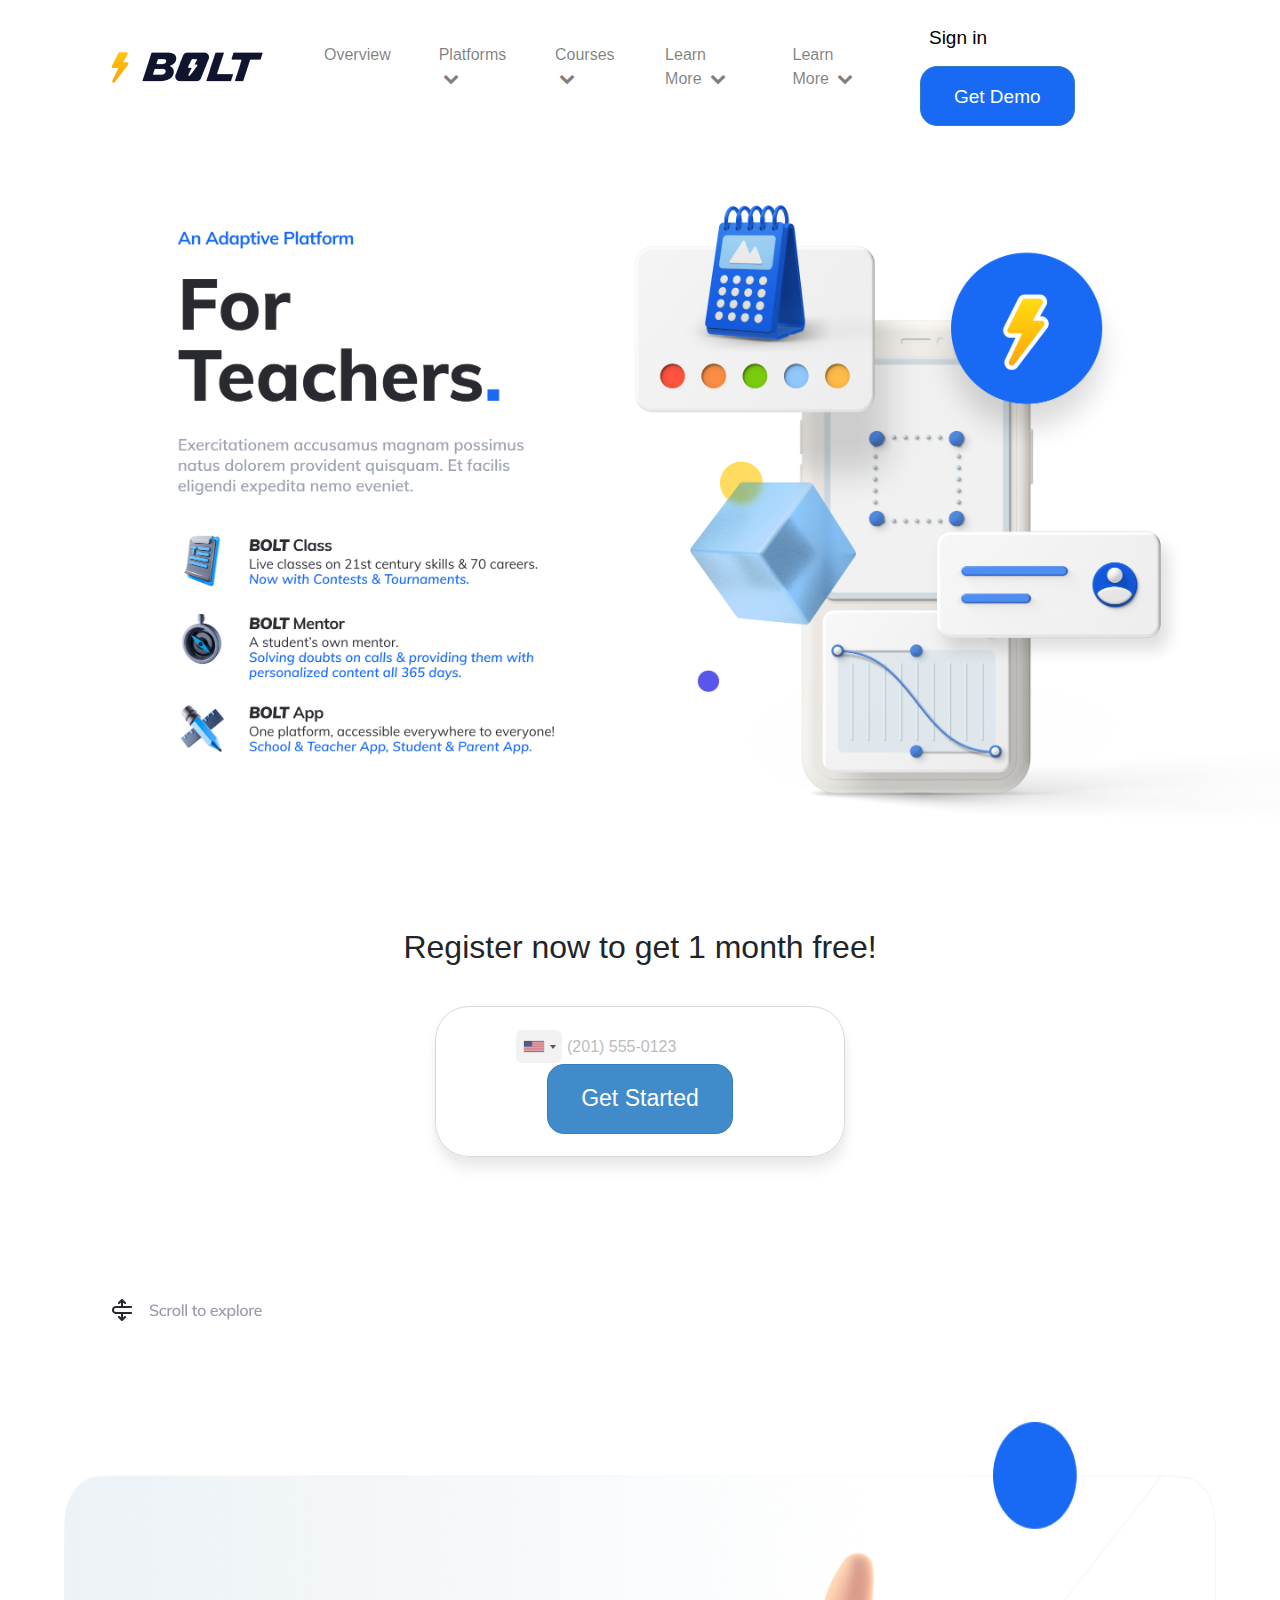
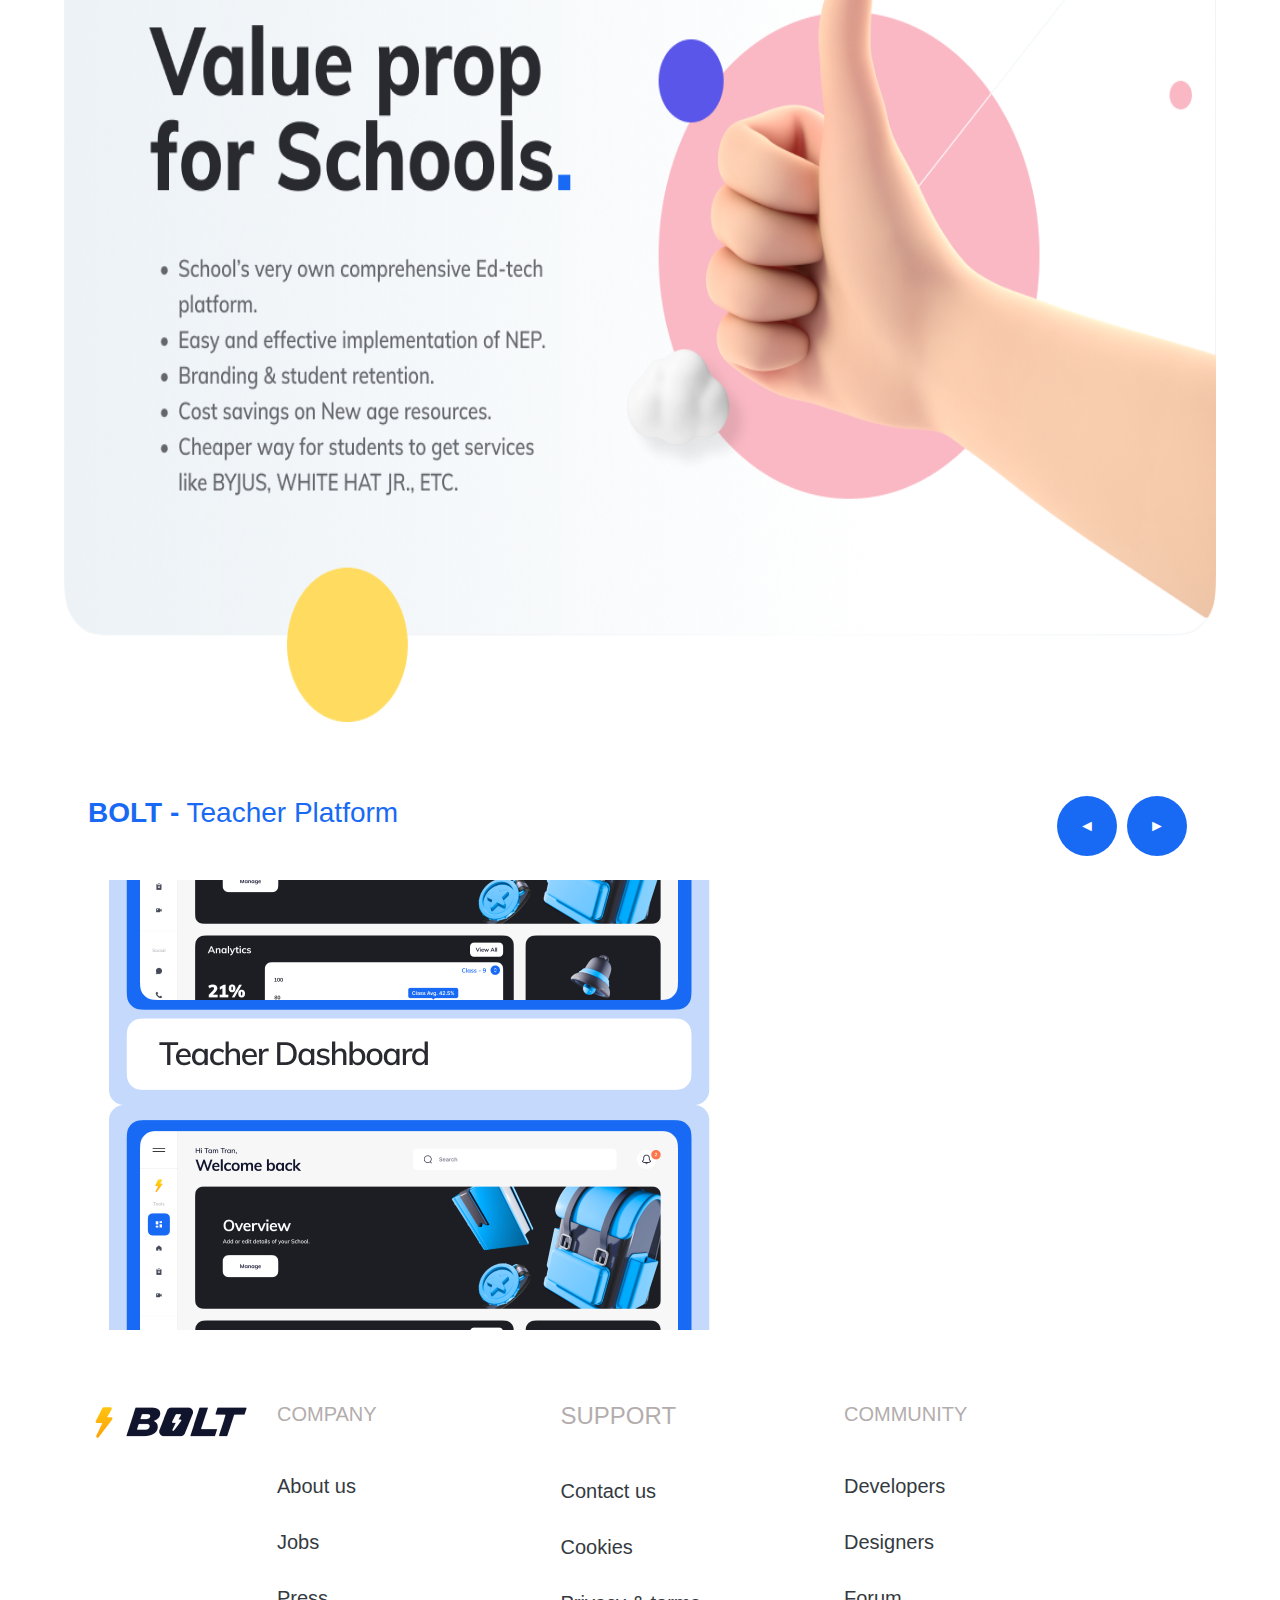
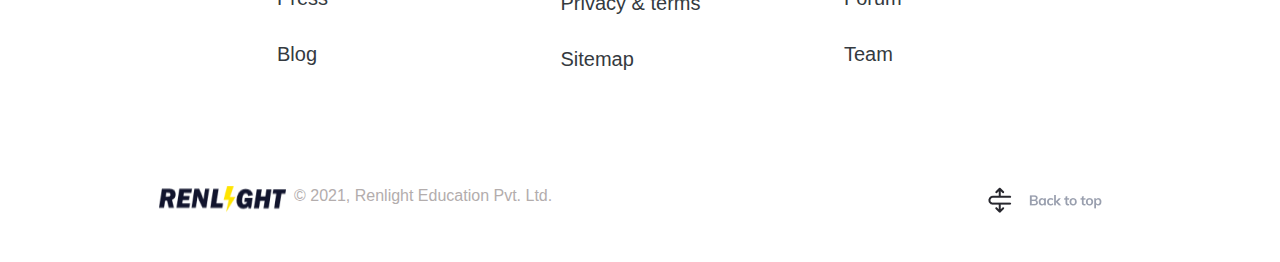
==== student.html @ 437db3bc "Intial commmit" ====
<!DOCTYPE html>
<html lang="en">
<head>
    <meta charset="UTF-8">
    <meta http-equiv="X-UA-Compatible" content="IE=edge">
    <meta name="viewport" content="width=device-width, initial-scale=1.0">
    <link rel="stylesheet" href="css/intlTelInput.css">
 
    <link rel="stylesheet" href="css/style.css">
    <link rel="stylesheet" href="css/style1.scss">
    <link rel="stylesheet" href="https://cdnjs.cloudflare.com/ajax/libs/font-awesome/4.7.0/css/font-awesome.min.css">

	<script src="js/custom.js"></script>
    <link rel="stylesheet" href="https://stackpath.bootstrapcdn.com/bootstrap/4.4.1/css/bootstrap.min.css" integrity="sha384-Vkoo8x4CGsO3+Hhxv8T/Q5PaXtkKtu6ug5TOeNV6gBiFeWPGFN9MuhOf23Q9Ifjh" crossorigin="anonymous">
    <title>Bolt</title>
</head>
<body>

    <div class="custom-container ">
    <nav class="navbar navbar-expand-lg mr-4 ml-4 navbar-light">
        <a class="navbar-brand" href="#"><img src="img/logo.png" alt=""></a>
        <div class="collapse navbar-collapse" id="navbarTogglerDemo01">
         
          <ul class="navbar-nav mx-auto mt-2 mt-lg-0">
            <li class="nav-item activde mr-3 m-3">
              <a class="nav-link" href="#">Overview <span class="sr-only">(current)</span></a>
            </li>
            
         
         
            <li class="nav-item dropdown mr-1 m-3 ">
              <a class="nav-link dropdown-togglse" href="#" id="navbarDropdownMenuLink" data-toggle="dropdown" aria-haspopup="true" aria-expanded="false">
                Platforms <i class="fa fa-chevron-down ml-1" aria-hidden="true"></i>
              </a>
              <div class="dropdown-menu" aria-labelledby="navbarDropdownMenuLink">
                <a class="dropdown-item" href="#">Action</a>
                <a class="dropdown-item" href="#">Anodion</a>
                <a class="dropdown-item" href="#">Sdre</a>
              </div>
            </li>
         
            <li class="nav-item dropdown mr-1 m-3">
              <a class="nav-link dropdown-togglse" href="#" id="navbarDropdownMenuLink" data-toggle="dropdown" aria-haspopup="true" aria-expanded="false">
                Courses <i class="fa fa-chevron-down ml-1" aria-hidden="true"></i>
              </a>
              <div class="dropdown-menu" aria-labelledby="navbarDropdownMenuLink">
                <a class="dropdown-item" href="#">Action</a>
                <a class="dropdown-item" href="#">Another action</a>
                <a class="dropdown-item" href="#">Sod here</a>
              </div>
            </li>
            <li class="nav-item dropdown mr-1 m-3">
              <a class="nav-link dropdown-togglse" href="#" id="navbarDropdownMenuLink" data-toggle="dropdown" aria-haspopup="true" aria-expanded="false">
                Learn More <i class="fa fa-chevron-down ml-1" aria-hidden="true"></i>
              </a>
              <div class="dropdown-menu" aria-labelledby="navbarDropdownMenuLink">
                <a class="dropdown-item" href="#">Action</a>
                <a class="dropdown-item" href="#">Anotherd</a>
                <a class="dropdown-item" href="#">Somdere</a>
              </div>
            </li>
            <li class="nav-item dropdown mr-1 m-3">
              <a class="nav-link dropdown-togglde" href="#" id="navbarDropdownMenuLink" data-toggle="dropdown" aria-haspopup="true" aria-expanded="false">
                Learn More <i class="fa fa-chevron-down ml-1" aria-hidden="true"></i>
              </a>
              <div class="dropdown-menu" aria-labelledby="navbarDropdownMenuLink">
                <a class="dropdown-item" href="#">Action</a>
                <a class="dropdown-item" href="#">d action</a>
                <a class="dropdown-item" href="#">d here</a>
              </div>
            </li>
          </ul>
          <form class="form-inline my-2 my-lg-0">
      
            <button class=" btn-sign s mr-4 my-sm-0" type="submit">Sign in</button>
            <button class=" btn-demo s my-2 ml-4 my-sm-0 " type="submit">Get Demo</button>
          </form>
        </div>
      </nav>


    </div>

<section>
    <img class="img-fluid" src="img/FEATURE LIST.png" alt="">
</section>
<section class="text-center">
       <h2>Register now to get 1 month free!</h3>

      

<div class="input-number">
  <input id="phone" type="tel">
  <span id="valid-msg" class="hide">Valid</span>
  <span id="error-msg" class="hide">Invalid number</span>
  <button class="started-btn">Get Started</button>
</div>

</section>
<section class="custom-container">
     

        <img class="ml-5" src="img/Scroll down button1.png" alt="">
</section>
<section class="custom-container ">
     

        <img class="image-container" src="img/PROTOTYPE.png" alt="">
</section>


<div class="custom-container">
<div class="slide-header d-flex justify-content-between p-4"> 
  <h3><span>BOLT -</span> Teacher Platform</h3>
  <div class="controls">
  <div class="control prev-slide">&#9668;</div>
  <div class="control next-slide">&#9658;</div>
</div></div>
<div class="carousel">
  <div class="slides">
    <div class="slider1 slide">

      <img src="img/Feature Card 1.png"  >
      <img src="img/Feature Card 1.png"  >
    </div>
    <div class="slider1 slide">

      <img src="img/Feature Card 1.png"  >
      <img src="img/Feature Card 1.png"  >
    </div>
    <div class="slider1 slide">

      <img src="img/Feature Card 1.png"  >
      <img src="img/Feature Card 1.png"  >
    </div>
 
  </div>

</div>
</div>

<footer class="  text-lg-start pt-5">
  <!-- Grid container -->
  <div class="custom-container p-4">
    <!--Grid row-->
    <div class="row">
      <!--Grid column-->
      <div class="col-lg-2 col-md-6 mb-4 mb-md-0">
      <img src="img/logo.png" alt="">

       
      </div>
      <!--Grid column-->

      <!--Grid column-->
      <div class="col-lg-3 col-md-6 mb-4 mb-md-0">
        <h5 class="text-uppercase mb-0 footer-headings">Company</h5>
      
        
        
        
        <ul class="list-unstyled mt-5">
          <li class="pb-4">
            <h5 href="#!" class="text-dark">  About us</h5>
          </li>
          <li class="pb-4">
            <h5 href="#!" class="text-dark">Jobs</h5>
          </li>
          <li class="pb-4">
            <h5 href="#!" class="text-dark">Press</h5>
          </li>
          <li class="pb-4">
            <h5 href="#!" class="text-dark">Blog</h5>
          </li>
        </ul>
      </div>
      <!--Grid column-->

      <!--Grid column-->
      <div class="col-lg-3 col-md-6 mb-4 mb-md-0">
        <h4 class="text-uppercase footer-headings">Support</h4>
        
        
       
        
        <ul class="list-unstyled mb-0 mt-5">
          <li class="pb-4">
            <h5 href="#!" class="text-dark">Contact us</h5>
          </li>
          <li class="pb-4" >
            <h5 href="#!" class="text-dark">Cookies</h5>
          </li>
          <li class="pb-4">
            <h5 href="#!" class="text-dark"> Privacy & terms</h5>
          </li>
          <li class="pb-4">
            <h5 href="#!" class="text-dark">Sitemap</h5>
          </li>
        </ul>
      </div>
      <!--Grid column-->

      <!--Grid column-->
      <div class="col-lg-3 col-md-6 mb-4 mb-md-0">
        <h5 class="text-uppercase mb-0 footer-headings">Community</h5>
        
        
        
        
        <ul class="list-unstyled mt-5">
          <li class="pb-4">
            <h5 href="#!" class="text-dark ">Developers</h5>
          </li>
          <li class="pb-4">
            <h5 href="#!" class="text-dark">Designers</h5>
          </li>
          <li class="pb-4">
            <h5 href="#!" class="text-dark">Forum</h5>
          </li>
          <li class="pb-4">
            <h5 href="#!" class="text-dark">Team</h5>
          </li>
        </ul>
      </div>
      <!--Grid column-->
    </div>
    <!--Grid row-->
  </div>
  <!-- Grid container -->

  <!-- Copyright -->
  <div class="d-flex justify-content-between  custom-container mr-4 ml-4 p-5 " >
<div class="col-6">
  <div class="footer-content d-flex ">
    <img  class="ml-4 pl-5 pr-2" src="img/renlight.png" alt=""> <h6 class="footer-headings">© 2021, Renlight Education Pvt. Ltd.</h6>
  </div>
</div>
<div class="col-6 d-flex flex-row-reverse">
  <img src="img/Scroll down button.png" alt="">
</div>
   
  
  </div>
  <!-- Copyright -->
</footer>

<script src="js/intlTelInput.js"></script>
<script>
  var input = document.querySelector("#phone");
  window.intlTelInput(input, {
    utilsScript: "js/utils.js",
  });


  const delay = 3000; //ms

const slides = document.querySelector(".slides");
const slidesCount = slides.childElementCount;
const maxLeft = (slidesCount - 1) * 100 * -1;

let current = 0;

function changeSlide(next = true) {
  if (next) {
    current += current > maxLeft ? -100 : current * -1;
  } else {
    current = current < 0 ? current + 100 : maxLeft;
  }

  slides.style.left = current + "%";
}

let autoChange = setInterval(changeSlide, delay);
const restart = function() {
  clearInterval(autoChange);
  autoChange = setInterval(changeSlide, delay);
};

// Controls
document.querySelector(".next-slide").addEventListener("click", function() {
  changeSlide();
  restart();
});

document.querySelector(".prev-slide").addEventListener("click", function() {
  changeSlide(false);
  restart();
});

</script>
    <script src="https://code.jquery.com/jquery-3.4.1.slim.min.js" integrity="sha384-J6qa4849blE2+poT4WnyKhv5vZF5SrPo0iEjwBvKU7imGFAV0wwj1yYfoRSJoZ+n" crossorigin="anonymous"></script>
<script src="https://cdn.jsdelivr.net/npm/popper.js@1.16.0/dist/umd/popper.min.js" integrity="sha384-Q6E9RHvbIyZFJoft+2mJbHaEWldlvI9IOYy5n3zV9zzTtmI3UksdQRVvoxMfooAo" crossorigin="anonymous"></script>
<script src="https://stackpath.bootstrapcdn.com/bootstrap/4.4.1/js/bootstrap.min.js" integrity="sha384-wfSDF2E50Y2D1uUdj0O3uMBJnjuUD4Ih7YwaYd1iqfktj0Uod8GCExl3Og8ifwB6" crossorigin="anonymous"></script>
</body>
</html>
---- css/intlTelInput.css ----
.iti {
  position: relative;
  display: inline-block; }
  .iti * {
    box-sizing: border-box;
    -moz-box-sizing: border-box; }
  .iti__hide {
    display: none; }
  .iti__v-hide {
    visibility: hidden; }
  .iti input, .iti input[type=text], .iti input[type=tel] {
    position: relative;
    z-index: 0;
    margin-top: 0 !important;
    margin-bottom: 0 !important;
    padding-right: 36px;
    margin-right: 0; }
  .iti__flag-container {
    position: absolute;
    top: 0;
    bottom: 0;
    right: 0;
    padding: 1px; }
  .iti__selected-flag {
    z-index: 1;
    position: relative;
    display: flex;
    align-items: center;
    height: 100%;
    padding: 0 6px 0 8px; }
  .iti__arrow {
    margin-left: 6px;
    width: 0;
    height: 0;
    border-left: 3px solid transparent;
    border-right: 3px solid transparent;
    border-top: 4px solid #555; }
    .iti__arrow--up {
      border-top: none;
      border-bottom: 4px solid #555; }
  .iti__country-list {
    position: absolute;
    z-index: 2;
    list-style: none;
    text-align: left;
    padding: 0;
    margin: 0 0 0 -1px;
    box-shadow: 1px 1px 4px rgba(0, 0, 0, 0.2);
    background-color: white;
    border: 1px solid #CCC;
    white-space: nowrap;
    max-height: 200px;
    overflow-y: scroll;
    -webkit-overflow-scrolling: touch; }
    .iti__country-list--dropup {
      bottom: 100%;
      margin-bottom: -1px; }
    @media (max-width: 500px) {
      .iti__country-list {
        white-space: normal; } }
  .iti__flag-box {
    display: inline-block;
    width: 20px; }
  .iti__divider {
    padding-bottom: 5px;
    margin-bottom: 5px;
    border-bottom: 1px solid #CCC; }
  .iti__country {
    padding: 5px 10px;
    outline: none; }
  .iti__dial-code {
    color: #999; }
  .iti__country.iti__highlight {
    background-color: rgba(0, 0, 0, 0.05); }
  .iti__flag-box, .iti__country-name, .iti__dial-code {
    vertical-align: middle; }
  .iti__flag-box, .iti__country-name {
    margin-right: 6px; }
  .iti--allow-dropdown input, .iti--allow-dropdown input[type=text], .iti--allow-dropdown input[type=tel], .iti--separate-dial-code input, .iti--separate-dial-code input[type=text], .iti--separate-dial-code input[type=tel] {
    padding-right: 6px;
    padding-left: 52px;
    margin-left: 0; }
  .iti--allow-dropdown .iti__flag-container, .iti--separate-dial-code .iti__flag-container {
    right: auto;
    left: 0; }
  .iti--allow-dropdown .iti__flag-container:hover {
    cursor: pointer; }
    .iti--allow-dropdown .iti__flag-container:hover .iti__selected-flag {
      background-color: rgba(0, 0, 0, 0.05); }
  .iti--allow-dropdown input[disabled] + .iti__flag-container:hover,
  .iti--allow-dropdown input[readonly] + .iti__flag-container:hover {
    cursor: default; }
    .iti--allow-dropdown input[disabled] + .iti__flag-container:hover .iti__selected-flag,
    .iti--allow-dropdown input[readonly] + .iti__flag-container:hover .iti__selected-flag {
      background-color: transparent; }
  .iti--separate-dial-code .iti__selected-flag {
    background-color: rgba(0, 0, 0, 0.05); }
  .iti--separate-dial-code .iti__selected-dial-code {
    margin-left: 6px; }
  .iti--container {
    position: absolute;
    top: -1000px;
    left: -1000px;
    z-index: 1060;
    padding: 1px; }
    .iti--container:hover {
      cursor: pointer; }

.iti-mobile .iti--container {
  top: 30px;
  bottom: 30px;
  left: 30px;
  right: 30px;
  position: fixed; }

.iti-mobile .iti__country-list {
  max-height: 100%;
  width: 100%; }

.iti-mobile .iti__country {
  padding: 10px 10px;
  line-height: 1.5em; }

.iti__flag {
  width: 20px; }
  .iti__flag.iti__be {
    width: 18px; }
  .iti__flag.iti__ch {
    width: 15px; }
  .iti__flag.iti__mc {
    width: 19px; }
  .iti__flag.iti__ne {
    width: 18px; }
  .iti__flag.iti__np {
    width: 13px; }
  .iti__flag.iti__va {
    width: 15px; }
  @media (-webkit-min-device-pixel-ratio: 2), (min-resolution: 192dpi) {
    .iti__flag {
      background-size: 5652px 15px; } }
  .iti__flag.iti__ac {
    height: 10px;
    background-position: 0px 0px; }
  .iti__flag.iti__ad {
    height: 14px;
    background-position: -22px 0px; }
  .iti__flag.iti__ae {
    height: 10px;
    background-position: -44px 0px; }
  .iti__flag.iti__af {
    height: 14px;
    background-position: -66px 0px; }
  .iti__flag.iti__ag {
    height: 14px;
    background-position: -88px 0px; }
  .iti__flag.iti__ai {
    height: 10px;
    background-position: -110px 0px; }
  .iti__flag.iti__al {
    height: 15px;
    background-position: -132px 0px; }
  .iti__flag.iti__am {
    height: 10px;
    background-position: -154px 0px; }
  .iti__flag.iti__ao {
    height: 14px;
    background-position: -176px 0px; }
  .iti__flag.iti__aq {
    height: 14px;
    background-position: -198px 0px; }
  .iti__flag.iti__ar {
    height: 13px;
    background-position: -220px 0px; }
  .iti__flag.iti__as {
    height: 10px;
    background-position: -242px 0px; }
  .iti__flag.iti__at {
    height: 14px;
    background-position: -264px 0px; }
  .iti__flag.iti__au {
    height: 10px;
    background-position: -286px 0px; }
  .iti__flag.iti__aw {
    height: 14px;
    background-position: -308px 0px; }
  .iti__flag.iti__ax {
    height: 13px;
    background-position: -330px 0px; }
  .iti__flag.iti__az {
    height: 10px;
    background-position: -352px 0px; }
  .iti__flag.iti__ba {
    height: 10px;
    background-position: -374px 0px; }
  .iti__flag.iti__bb {
    height: 14px;
    background-position: -396px 0px; }
  .iti__flag.iti__bd {
    height: 12px;
    background-position: -418px 0px; }
  .iti__flag.iti__be {
    height: 15px;
    background-position: -440px 0px; }
  .iti__flag.iti__bf {
    height: 14px;
    background-position: -460px 0px; }
  .iti__flag.iti__bg {
    height: 12px;
    background-position: -482px 0px; }
  .iti__flag.iti__bh {
    height: 12px;
    background-position: -504px 0px; }
  .iti__flag.iti__bi {
    height: 12px;
    background-position: -526px 0px; }
  .iti__flag.iti__bj {
    height: 14px;
    background-position: -548px 0px; }
  .iti__flag.iti__bl {
    height: 14px;
    background-position: -570px 0px; }
  .iti__flag.iti__bm {
    height: 10px;
    background-position: -592px 0px; }
  .iti__flag.iti__bn {
    height: 10px;
    background-position: -614px 0px; }
  .iti__flag.iti__bo {
    height: 14px;
    background-position: -636px 0px; }
  .iti__flag.iti__bq {
    height: 14px;
    background-position: -658px 0px; }
  .iti__flag.iti__br {
    height: 14px;
    background-position: -680px 0px; }
  .iti__flag.iti__bs {
    height: 10px;
    background-position: -702px 0px; }
  .iti__flag.iti__bt {
    height: 14px;
    background-position: -724px 0px; }
  .iti__flag.iti__bv {
    height: 15px;
    background-position: -746px 0px; }
  .iti__flag.iti__bw {
    height: 14px;
    background-position: -768px 0px; }
  .iti__flag.iti__by {
    height: 10px;
    background-position: -790px 0px; }
  .iti__flag.iti__bz {
    height: 14px;
    background-position: -812px 0px; }
  .iti__flag.iti__ca {
    height: 10px;
    background-position: -834px 0px; }
  .iti__flag.iti__cc {
    height: 10px;
    background-position: -856px 0px; }
  .iti__flag.iti__cd {
    height: 15px;
    background-position: -878px 0px; }
  .iti__flag.iti__cf {
    height: 14px;
    background-position: -900px 0px; }
  .iti__flag.iti__cg {
    height: 14px;
    background-position: -922px 0px; }
  .iti__flag.iti__ch {
    height: 15px;
    background-position: -944px 0px; }
  .iti__flag.iti__ci {
    height: 14px;
    background-position: -961px 0px; }
  .iti__flag.iti__ck {
    height: 10px;
    background-position: -983px 0px; }
  .iti__flag.iti__cl {
    height: 14px;
    background-position: -1005px 0px; }
  .iti__flag.iti__cm {
    height: 14px;
    background-position: -1027px 0px; }
  .iti__flag.iti__cn {
    height: 14px;
    background-position: -1049px 0px; }
  .iti__flag.iti__co {
    height: 14px;
    background-position: -1071px 0px; }
  .iti__flag.iti__cp {
    height: 14px;
    background-position: -1093px 0px; }
  .iti__flag.iti__cr {
    height: 12px;
    background-position: -1115px 0px; }
  .iti__flag.iti__cu {
    height: 10px;
    background-position: -1137px 0px; }
  .iti__flag.iti__cv {
    height: 12px;
    background-position: -1159px 0px; }
  .iti__flag.iti__cw {
    height: 14px;
    background-position: -1181px 0px; }
  .iti__flag.iti__cx {
    height: 10px;
    background-position: -1203px 0px; }
  .iti__flag.iti__cy {
    height: 14px;
    background-position: -1225px 0px; }
  .iti__flag.iti__cz {
    height: 14px;
    background-position: -1247px 0px; }
  .iti__flag.iti__de {
    height: 12px;
    background-position: -1269px 0px; }
  .iti__flag.iti__dg {
    height: 10px;
    background-position: -1291px 0px; }
  .iti__flag.iti__dj {
    height: 14px;
    background-position: -1313px 0px; }
  .iti__flag.iti__dk {
    height: 15px;
    background-position: -1335px 0px; }
  .iti__flag.iti__dm {
    height: 10px;
    background-position: -1357px 0px; }
  .iti__flag.iti__do {
    height: 14px;
    background-position: -1379px 0px; }
  .iti__flag.iti__dz {
    height: 14px;
    background-position: -1401px 0px; }
  .iti__flag.iti__ea {
    height: 14px;
    background-position: -1423px 0px; }
  .iti__flag.iti__ec {
    height: 14px;
    background-position: -1445px 0px; }
  .iti__flag.iti__ee {
    height: 13px;
    background-position: -1467px 0px; }
  .iti__flag.iti__eg {
    height: 14px;
    background-position: -1489px 0px; }
  .iti__flag.iti__eh {
    height: 10px;
    background-position: -1511px 0px; }
  .iti__flag.iti__er {
    height: 10px;
    background-position: -1533px 0px; }
  .iti__flag.iti__es {
    height: 14px;
    background-position: -1555px 0px; }
  .iti__flag.iti__et {
    height: 10px;
    background-position: -1577px 0px; }
  .iti__flag.iti__eu {
    height: 14px;
    background-position: -1599px 0px; }
  .iti__flag.iti__fi {
    height: 12px;
    background-position: -1621px 0px; }
  .iti__flag.iti__fj {
    height: 10px;
    background-position: -1643px 0px; }
  .iti__flag.iti__fk {
    height: 10px;
    background-position: -1665px 0px; }
  .iti__flag.iti__fm {
    height: 11px;
    background-position: -1687px 0px; }
  .iti__flag.iti__fo {
    height: 15px;
    background-position: -1709px 0px; }
  .iti__flag.iti__fr {
    height: 14px;
    background-position: -1731px 0px; }
  .iti__flag.iti__ga {
    height: 15px;
    background-position: -1753px 0px; }
  .iti__flag.iti__gb {
    height: 10px;
    background-position: -1775px 0px; }
  .iti__flag.iti__gd {
    height: 12px;
    background-position: -1797px 0px; }
  .iti__flag.iti__ge {
    height: 14px;
    background-position: -1819px 0px; }
  .iti__flag.iti__gf {
    height: 14px;
    background-position: -1841px 0px; }
  .iti__flag.iti__gg {
    height: 14px;
    background-position: -1863px 0px; }
  .iti__flag.iti__gh {
    height: 14px;
    background-position: -1885px 0px; }
  .iti__flag.iti__gi {
    height: 10px;
    background-position: -1907px 0px; }
  .iti__flag.iti__gl {
    height: 14px;
    background-position: -1929px 0px; }
  .iti__flag.iti__gm {
    height: 14px;
    background-position: -1951px 0px; }
  .iti__flag.iti__gn {
    height: 14px;
    background-position: -1973px 0px; }
  .iti__flag.iti__gp {
    height: 14px;
    background-position: -1995px 0px; }
  .iti__flag.iti__gq {
    height: 14px;
    background-position: -2017px 0px; }
  .iti__flag.iti__gr {
    height: 14px;
    background-position: -2039px 0px; }
  .iti__flag.iti__gs {
    height: 10px;
    background-position: -2061px 0px; }
  .iti__flag.iti__gt {
    height: 13px;
    background-position: -2083px 0px; }
  .iti__flag.iti__gu {
    height: 11px;
    background-position: -2105px 0px; }
  .iti__flag.iti__gw {
    height: 10px;
    background-position: -2127px 0px; }
  .iti__flag.iti__gy {
    height: 12px;
    background-position: -2149px 0px; }
  .iti__flag.iti__hk {
    height: 14px;
    background-position: -2171px 0px; }
  .iti__flag.iti__hm {
    height: 10px;
    background-position: -2193px 0px; }
  .iti__flag.iti__hn {
    height: 10px;
    background-position: -2215px 0px; }
  .iti__flag.iti__hr {
    height: 10px;
    background-position: -2237px 0px; }
  .iti__flag.iti__ht {
    height: 12px;
    background-position: -2259px 0px; }
  .iti__flag.iti__hu {
    height: 10px;
    background-position: -2281px 0px; }
  .iti__flag.iti__ic {
    height: 14px;
    background-position: -2303px 0px; }
  .iti__flag.iti__id {
    height: 14px;
    background-position: -2325px 0px; }
  .iti__flag.iti__ie {
    height: 10px;
    background-position: -2347px 0px; }
  .iti__flag.iti__il {
    height: 15px;
    background-position: -2369px 0px; }
  .iti__flag.iti__im {
    height: 10px;
    background-position: -2391px 0px; }
  .iti__flag.iti__in {
    height: 14px;
    background-position: -2413px 0px; }
  .iti__flag.iti__io {
    height: 10px;
    background-position: -2435px 0px; }
  .iti__flag.iti__iq {
    height: 14px;
    background-position: -2457px 0px; }
  .iti__flag.iti__ir {
    height: 12px;
    background-position: -2479px 0px; }
  .iti__flag.iti__is {
    height: 15px;
    background-position: -2501px 0px; }
  .iti__flag.iti__it {
    height: 14px;
    background-position: -2523px 0px; }
  .iti__flag.iti__je {
    height: 12px;
    background-position: -2545px 0px; }
  .iti__flag.iti__jm {
    height: 10px;
    background-position: -2567px 0px; }
  .iti__flag.iti__jo {
    height: 10px;
    background-position: -2589px 0px; }
  .iti__flag.iti__jp {
    height: 14px;
    background-position: -2611px 0px; }
  .iti__flag.iti__ke {
    height: 14px;
    background-position: -2633px 0px; }
  .iti__flag.iti__kg {
    height: 12px;
    background-position: -2655px 0px; }
  .iti__flag.iti__kh {
    height: 13px;
    background-position: -2677px 0px; }
  .iti__flag.iti__ki {
    height: 10px;
    background-position: -2699px 0px; }
  .iti__flag.iti__km {
    height: 12px;
    background-position: -2721px 0px; }
  .iti__flag.iti__kn {
    height: 14px;
    background-position: -2743px 0px; }
  .iti__flag.iti__kp {
    height: 10px;
    background-position: -2765px 0px; }
  .iti__flag.iti__kr {
    height: 14px;
    background-position: -2787px 0px; }
  .iti__flag.iti__kw {
    height: 10px;
    background-position: -2809px 0px; }
  .iti__flag.iti__ky {
    height: 10px;
    background-position: -2831px 0px; }
  .iti__flag.iti__kz {
    height: 10px;
    background-position: -2853px 0px; }
  .iti__flag.iti__la {
    height: 14px;
    background-position: -2875px 0px; }
  .iti__flag.iti__lb {
    height: 14px;
    background-position: -2897px 0px; }
  .iti__flag.iti__lc {
    height: 10px;
    background-position: -2919px 0px; }
  .iti__flag.iti__li {
    height: 12px;
    background-position: -2941px 0px; }
  .iti__flag.iti__lk {
    height: 10px;
    background-position: -2963px 0px; }
  .iti__flag.iti__lr {
    height: 11px;
    background-position: -2985px 0px; }
  .iti__flag.iti__ls {
    height: 14px;
    background-position: -3007px 0px; }
  .iti__flag.iti__lt {
    height: 12px;
    background-position: -3029px 0px; }
  .iti__flag.iti__lu {
    height: 12px;
    background-position: -3051px 0px; }
  .iti__flag.iti__lv {
    height: 10px;
    background-position: -3073px 0px; }
  .iti__flag.iti__ly {
    height: 10px;
    background-position: -3095px 0px; }
  .iti__flag.iti__ma {
    height: 14px;
    background-position: -3117px 0px; }
  .iti__flag.iti__mc {
    height: 15px;
    background-position: -3139px 0px; }
  .iti__flag.iti__md {
    height: 10px;
    background-position: -3160px 0px; }
  .iti__flag.iti__me {
    height: 10px;
    background-position: -3182px 0px; }
  .iti__flag.iti__mf {
    height: 14px;
    background-position: -3204px 0px; }
  .iti__flag.iti__mg {
    height: 14px;
    background-position: -3226px 0px; }
  .iti__flag.iti__mh {
    height: 11px;
    background-position: -3248px 0px; }
  .iti__flag.iti__mk {
    height: 10px;
    background-position: -3270px 0px; }
  .iti__flag.iti__ml {
    height: 14px;
    background-position: -3292px 0px; }
  .iti__flag.iti__mm {
    height: 14px;
    background-position: -3314px 0px; }
  .iti__flag.iti__mn {
    height: 10px;
    background-position: -3336px 0px; }
  .iti__flag.iti__mo {
    height: 14px;
    background-position: -3358px 0px; }
  .iti__flag.iti__mp {
    height: 10px;
    background-position: -3380px 0px; }
  .iti__flag.iti__mq {
    height: 14px;
    background-position: -3402px 0px; }
  .iti__flag.iti__mr {
    height: 14px;
    background-position: -3424px 0px; }
  .iti__flag.iti__ms {
    height: 10px;
    background-position: -3446px 0px; }
  .iti__flag.iti__mt {
    height: 14px;
    background-position: -3468px 0px; }
  .iti__flag.iti__mu {
    height: 14px;
    background-position: -3490px 0px; }
  .iti__flag.iti__mv {
    height: 14px;
    background-position: -3512px 0px; }
  .iti__flag.iti__mw {
    height: 14px;
    background-position: -3534px 0px; }
  .iti__flag.iti__mx {
    height: 12px;
    background-position: -3556px 0px; }
  .iti__flag.iti__my {
    height: 10px;
    background-position: -3578px 0px; }
  .iti__flag.iti__mz {
    height: 14px;
    background-position: -3600px 0px; }
  .iti__flag.iti__na {
    height: 14px;
    background-position: -3622px 0px; }
  .iti__flag.iti__nc {
    height: 10px;
    background-position: -3644px 0px; }
  .iti__flag.iti__ne {
    height: 15px;
    background-position: -3666px 0px; }
  .iti__flag.iti__nf {
    height: 10px;
    background-position: -3686px 0px; }
  .iti__flag.iti__ng {
    height: 10px;
    background-position: -3708px 0px; }
  .iti__flag.iti__ni {
    height: 12px;
    background-position: -3730px 0px; }
  .iti__flag.iti__nl {
    height: 14px;
    background-position: -3752px 0px; }
  .iti__flag.iti__no {
    height: 15px;
    background-position: -3774px 0px; }
  .iti__flag.iti__np {
    height: 15px;
    background-position: -3796px 0px; }
  .iti__flag.iti__nr {
    height: 10px;
    background-position: -3811px 0px; }
  .iti__flag.iti__nu {
    height: 10px;
    background-position: -3833px 0px; }
  .iti__flag.iti__nz {
    height: 10px;
    background-position: -3855px 0px; }
  .iti__flag.iti__om {
    height: 10px;
    background-position: -3877px 0px; }
  .iti__flag.iti__pa {
    height: 14px;
    background-position: -3899px 0px; }
  .iti__flag.iti__pe {
    height: 14px;
    background-position: -3921px 0px; }
  .iti__flag.iti__pf {
    height: 14px;
    background-position: -3943px 0px; }
  .iti__flag.iti__pg {
    height: 15px;
    background-position: -3965px 0px; }
  .iti__flag.iti__ph {
    height: 10px;
    background-position: -3987px 0px; }
  .iti__flag.iti__pk {
    height: 14px;
    background-position: -4009px 0px; }
  .iti__flag.iti__pl {
    height: 13px;
    background-position: -4031px 0px; }
  .iti__flag.iti__pm {
    height: 14px;
    background-position: -4053px 0px; }
  .iti__flag.iti__pn {
    height: 10px;
    background-position: -4075px 0px; }
  .iti__flag.iti__pr {
    height: 14px;
    background-position: -4097px 0px; }
  .iti__flag.iti__ps {
    height: 10px;
    background-position: -4119px 0px; }
  .iti__flag.iti__pt {
    height: 14px;
    background-position: -4141px 0px; }
  .iti__flag.iti__pw {
    height: 13px;
    background-position: -4163px 0px; }
  .iti__flag.iti__py {
    height: 11px;
    background-position: -4185px 0px; }
  .iti__flag.iti__qa {
    height: 8px;
    background-position: -4207px 0px; }
  .iti__flag.iti__re {
    height: 14px;
    background-position: -4229px 0px; }
  .iti__flag.iti__ro {
    height: 14px;
    background-position: -4251px 0px; }
  .iti__flag.iti__rs {
    height: 14px;
    background-position: -4273px 0px; }
  .iti__flag.iti__ru {
    height: 14px;
    background-position: -4295px 0px; }
  .iti__flag.iti__rw {
    height: 14px;
    background-position: -4317px 0px; }
  .iti__flag.iti__sa {
    height: 14px;
    background-position: -4339px 0px; }
  .iti__flag.iti__sb {
    height: 10px;
    background-position: -4361px 0px; }
  .iti__flag.iti__sc {
    height: 10px;
    background-position: -4383px 0px; }
  .iti__flag.iti__sd {
    height: 10px;
    background-position: -4405px 0px; }
  .iti__flag.iti__se {
    height: 13px;
    background-position: -4427px 0px; }
  .iti__flag.iti__sg {
    height: 14px;
    background-position: -4449px 0px; }
  .iti__flag.iti__sh {
    height: 10px;
    background-position: -4471px 0px; }
  .iti__flag.iti__si {
    height: 10px;
    background-position: -4493px 0px; }
  .iti__flag.iti__sj {
    height: 15px;
    background-position: -4515px 0px; }
  .iti__flag.iti__sk {
    height: 14px;
    background-position: -4537px 0px; }
  .iti__flag.iti__sl {
    height: 14px;
    background-position: -4559px 0px; }
  .iti__flag.iti__sm {
    height: 15px;
    background-position: -4581px 0px; }
  .iti__flag.iti__sn {
    height: 14px;
    background-position: -4603px 0px; }
  .iti__flag.iti__so {
    height: 14px;
    background-position: -4625px 0px; }
  .iti__flag.iti__sr {
    height: 14px;
    background-position: -4647px 0px; }
  .iti__flag.iti__ss {
    height: 10px;
    background-position: -4669px 0px; }
  .iti__flag.iti__st {
    height: 10px;
    background-position: -4691px 0px; }
  .iti__flag.iti__sv {
    height: 12px;
    background-position: -4713px 0px; }
  .iti__flag.iti__sx {
    height: 14px;
    background-position: -4735px 0px; }
  .iti__flag.iti__sy {
    height: 14px;
    background-position: -4757px 0px; }
  .iti__flag.iti__sz {
    height: 14px;
    background-position: -4779px 0px; }
  .iti__flag.iti__ta {
    height: 10px;
    background-position: -4801px 0px; }
  .iti__flag.iti__tc {
    height: 10px;
    background-position: -4823px 0px; }
  .iti__flag.iti__td {
    height: 14px;
    background-position: -4845px 0px; }
  .iti__flag.iti__tf {
    height: 14px;
    background-position: -4867px 0px; }
  .iti__flag.iti__tg {
    height: 13px;
    background-position: -4889px 0px; }
  .iti__flag.iti__th {
    height: 14px;
    background-position: -4911px 0px; }
  .iti__flag.iti__tj {
    height: 10px;
    background-position: -4933px 0px; }
  .iti__flag.iti__tk {
    height: 10px;
    background-position: -4955px 0px; }
  .iti__flag.iti__tl {
    height: 10px;
    background-position: -4977px 0px; }
  .iti__flag.iti__tm {
    height: 14px;
    background-position: -4999px 0px; }
  .iti__flag.iti__tn {
    height: 14px;
    background-position: -5021px 0px; }
  .iti__flag.iti__to {
    height: 10px;
    background-position: -5043px 0px; }
  .iti__flag.iti__tr {
    height: 14px;
    background-position: -5065px 0px; }
  .iti__flag.iti__tt {
    height: 12px;
    background-position: -5087px 0px; }
  .iti__flag.iti__tv {
    height: 10px;
    background-position: -5109px 0px; }
  .iti__flag.iti__tw {
    height: 14px;
    background-position: -5131px 0px; }
  .iti__flag.iti__tz {
    height: 14px;
    background-position: -5153px 0px; }
  .iti__flag.iti__ua {
    height: 14px;
    background-position: -5175px 0px; }
  .iti__flag.iti__ug {
    height: 14px;
    background-position: -5197px 0px; }
  .iti__flag.iti__um {
    height: 11px;
    background-position: -5219px 0px; }
  .iti__flag.iti__un {
    height: 14px;
    background-position: -5241px 0px; }
  .iti__flag.iti__us {
    height: 11px;
    background-position: -5263px 0px; }
  .iti__flag.iti__uy {
    height: 14px;
    background-position: -5285px 0px; }
  .iti__flag.iti__uz {
    height: 10px;
    background-position: -5307px 0px; }
  .iti__flag.iti__va {
    height: 15px;
    background-position: -5329px 0px; }
  .iti__flag.iti__vc {
    height: 14px;
    background-position: -5346px 0px; }
  .iti__flag.iti__ve {
    height: 14px;
    background-position: -5368px 0px; }
  .iti__flag.iti__vg {
    height: 10px;
    background-position: -5390px 0px; }
  .iti__flag.iti__vi {
    height: 14px;
    background-position: -5412px 0px; }
  .iti__flag.iti__vn {
    height: 14px;
    background-position: -5434px 0px; }
  .iti__flag.iti__vu {
    height: 12px;
    background-position: -5456px 0px; }
  .iti__flag.iti__wf {
    height: 14px;
    background-position: -5478px 0px; }
  .iti__flag.iti__ws {
    height: 10px;
    background-position: -5500px 0px; }
  .iti__flag.iti__xk {
    height: 15px;
    background-position: -5522px 0px; }
  .iti__flag.iti__ye {
    height: 14px;
    background-position: -5544px 0px; }
  .iti__flag.iti__yt {
    height: 14px;
    background-position: -5566px 0px; }
  .iti__flag.iti__za {
    height: 14px;
    background-position: -5588px 0px; }
  .iti__flag.iti__zm {
    height: 14px;
    background-position: -5610px 0px; }
  .iti__flag.iti__zw {
    height: 10px;
    background-position: -5632px 0px; }

.iti__flag {
  height: 15px;
  box-shadow: 0px 0px 1px 0px #888;
  background-image: url("../img/flags.png");
  background-repeat: no-repeat;
  background-color: #DBDBDB;
  background-position: 20px 0; }
  @media (-webkit-min-device-pixel-ratio: 2), (min-resolution: 192dpi) {
    .iti__flag {
      background-image: url("../img/flags@2x.png"); } }

.iti__flag.iti__np {
  background-color: transparent; }
---- css/style.css ----
.custom-container{

    width: 90%;
   margin-left: auto;
   margin-right: auto;
  }
  section {
      
 
      padding-top:50px;
      padding-bottom:50px;
  }

  .footer-headings {
    color: rgb(179, 173, 173);
  }
  .parallax-bg-1 {
      background: no-repeat top center fixed;
      color:#fff;
      background-size:cover;
  }
 .custom-container{
    padding-right: 0;
    padding-left: 0;
    width: 100%,
  }
  .container {
    padding-right: 15px;
    padding-left: 15px;
    margin-right: auto;
    margin-left: auto;
  }
.image-container {
  width: 100%;
  height: 900px;
}



.input-number {
  border: 1px solid rgb(221, 217, 217);
  border-radius: 34px;
  display: block;
  width: 32%;
  margin:  40px auto;
  padding: 22px;
  box-shadow: 0 3px 6px rgba(197, 197, 197, 0.16), 1px 13px 12px rgba(184, 182, 182, 0.23);
  
}



.iti--allow-dropdown .iti__flag-container .iti__selected-flag {
    background-color: rgba(0, 0, 0, 0.05);
    border-radius: 6px;
  
    margin-right: 12px;
}


.started-btn {
  padding: 3px 33px;
  border-radius: 17px;
  padding-top: 16px;
  padding-bottom: 52px;
  font-size: 23px;
  font-weight: 500;
}

.btn-demo {
  padding: 3px 33px;
  border-radius: 17px;
  padding-top: 16px;
  padding-bottom: 42px;
  font-size: 19px;
  font-weight: 500;
  background-color: #186af4;
}
.btn-sign  {
  padding: 3px 33px;
  border-radius: 17px;
  padding-top: 16px;
  padding-bottom: 42px;
  border: none;
  font-size: 19px;
  color: black;
  font-weight: 500;
  background-color: #ffffff;
}
.btn-sign:hover  {
  padding: 3px 33px;
  border-radius: 17px;
  padding-top: 16px;
  padding-bottom: 42px;
  border: none;
  font-size: 19px;
  color: black;
  font-weight: 500;
  background-color: #ffffff;
}

.navbar-light .navbar-nav .active>.nav-link, .navbar-light .navbar-nav .nav-link.active, .navbar-light .navbar-nav .nav-link.show, .navbar-light .navbar-nav .show>.nav-link {
  color: rgba(255, 255, 255, 0.9) !important;
 
  border-radius: 12px;
  padding-top: 7px;
  padding-bottom: 12px;
  font-size: 19px;
  font-weight: 500;
  color: white !important;
  background-color: #186af4; }




.carousel {
  width: 100%;
  height: 450px;
  border-radius: 3px;
  overflow: hidden;
  position: relative;

}
.tatam-content  {
  width: 70%;
margin: auto;
margin-bottom: -154px;
}
.tatam-content h2 {

text-align: center;
}
.tatam-content h2 {
font-size: 110px;
color: #186af4;;
}
.tatam-content p {
font-size: 30px;
color: #4d4f52;;
}
.totam-section {
  background-image: url("../img/bg12.png"); /* The image used */
 
  height: 1200px; /* You must set a specified height */
  background-position: center; /* Center the image */
  background-repeat: no-repeat; /* Do not repeat the image */
  background-size: cover; /* Resize the background image to cover the entire container */
}
.carousel .controls {

  display: flex;
  position: absolute;
  top: 50%;
  left: 0;
  justify-content: space-between;
  width: 100%;
  z-index: 99999;
  transition: all ease 0.5s;
}
 .controls  {
display: flex;
margin-left: auto;

 }

 .slide-header h3 span {
   font-weight: bolder;
   color: #186af4;
 }

 .slide-header h3  {
   
   color: #186af4;
 }
 .controls .control {
  margin: 0 5px;
  display: flex;
  align-items: center;
  justify-content: center;
  height: 60px;
  width: 60px;
  border-radius: 50%;
  background-color: #186af4;
  color: white;

  transition: ease 0.3s;
  cursor: pointer;
}
 .controls .control:hover {

  background-color: #a0a2a7;
  
}

.carousel .slides {
  position: absolute;
  top: 50%;
  left: 0;
  transform: translateY(-50%);
  display: flex;
  width: 100%;
  transition: 1s ease-in-out all;
}
.carousel .slides .slide img {
 margin-left: 33px;
 margin-right: 33px;
}
.carousel .slides .slide {
  min-width: 100%;
  min-height: 250px;
  height: auto;
  margin-left: 1%;
  margin-right: 1%;
}

.btn-video .fa-caret-right {
font-size: 22px;
}

.btn-video {
  cursor: pointer;
  border: 1px solid rgb(221, 217, 217);
  border-radius: 14px;
  display: block;
  font-weight: 500;
  color: #186af4;
  width: fit-content;
  margin: 40px auto;
  padding: 18px 33px;
  box-shadow: 0 13px 16px rgb(197 197 197 / 36%), 1px 23px 22px rgb(184 182 182 / 33%);
}

.tatam-content .btn-video:hover {
  font-weight: 800;
  font-size: 18px;
  border: 1px solid rgb(22, 84, 255);
}


  @media (min-width: 1600px) {
      .container {
          max-width: 1600px;
      }
  }
  @media (min-width: 1900px) {
      .container {
          max-width: 1900px;
      }
  }
  @media (min-width: 768px) {
    .container {
      width: 750px;
    }
  }
  @media (min-width: 992px) {
    .container {
      width: 970px;
    }
  }
  @media (min-width: 1200px) {
    .container {
      width: 1180px;
    }
  }
  .container-fluid {
    padding-right: 15px;
    padding-left: 15px;
    width: 100%;
    margin-right: auto;
    margin-left: auto;
  }












  
.intl-tel-input {
  position: relative;
  display: inline-block;
}

.intl-tel-input * {
  box-sizing: border-box;
  -moz-box-sizing: border-box;
}

.intl-tel-input .hide {
  display: none;
}

.intl-tel-input .v-hide {
  visibility: hidden;
}

.intl-tel-input input,
.intl-tel-input input[type=text],
.intl-tel-input input[type=tel] {
  position: relative;
  z-index: 0;
  margin-top: 0 !important;
  margin-bottom: 0 !important;
  padding-right: 36px;
  margin-right: 0;
}

.intl-tel-input .flag-container {
  position: absolute;
  top: 0;
  bottom: 0;
  right: 0;
  padding: 1px;
}

.intl-tel-input .selected-flag {
  z-index: 1;
  position: relative;
  width: 36px;
  height: 100%;
  padding: 0 0 0 8px;
}

.intl-tel-input .selected-flag .iti-flag {
  position: absolute;
  top: 0;
  bottom: 0;
  margin: auto;
}

.intl-tel-input .selected-flag .iti-arrow {
  position: absolute;
  top: 50%;
  margin-top: -2px;
  right: 6px;
  width: 0;
  height: 0;
  border-left: 3px solid transparent;
  border-right: 3px solid transparent;
  border-top: 4px solid #555;
}

.intl-tel-input .selected-flag .iti-arrow.up {
  border-top: none;
  border-bottom: 4px solid #555;
}

.intl-tel-input .country-list {
  position: absolute;
  z-index: 2;
  list-style: none;
  text-align: left;
  padding: 0;
  margin: 0 0 0 -1px;
  box-shadow: 1px 1px 4px rgba(0, 0, 0, 0.2);
  background-color: white;
  border: 1px solid #CCC;
  white-space: nowrap;
  max-height: 200px;
  overflow-y: scroll;
}

.intl-tel-input .country-list.dropup {
  bottom: 100%;
  margin-bottom: -1px;
}

.intl-tel-input .country-list .flag-box {
  display: inline-block;
  width: 20px;
}

@media (max-width: 500px) {
  .intl-tel-input .country-list {
    white-space: normal;
  }
}

.intl-tel-input .country-list .divider {
  padding-bottom: 5px;
  margin-bottom: 5px;
  border-bottom: 1px solid #CCC;
}

.intl-tel-input .country-list .country {
  padding: 5px 10px;
}

.intl-tel-input .country-list .country .dial-code {
  color: #999;
}

.intl-tel-input .country-list .country.highlight {
  background-color: rgba(0, 0, 0, 0.05);
}

.intl-tel-input .country-list .flag-box,
.intl-tel-input .country-list .country-name,
.intl-tel-input .country-list .dial-code {
  vertical-align: middle;
}

.intl-tel-input .country-list .flag-box,
.intl-tel-input .country-list .country-name {
  margin-right: 6px;
}

.intl-tel-input.allow-dropdown input,
.intl-tel-input.allow-dropdown input[type=text],
.intl-tel-input.allow-dropdown input[type=tel],
.intl-tel-input.separate-dial-code input,
.intl-tel-input.separate-dial-code input[type=text],
.intl-tel-input.separate-dial-code input[type=tel] {
  padding-right: 6px;
  padding-left: 52px;
  margin-left: 0;
}

.intl-tel-input.allow-dropdown .flag-container,
.intl-tel-input.separate-dial-code .flag-container {
  right: auto;
  left: 0;
}

.intl-tel-input.allow-dropdown .selected-flag,
.intl-tel-input.separate-dial-code .selected-flag {
  width: 46px;
}

.intl-tel-input.allow-dropdown .flag-container:hover {
  cursor: pointer;
}

.intl-tel-input.allow-dropdown .flag-container:hover .selected-flag {
  background-color: rgba(0, 0, 0, 0.05);
}

.intl-tel-input.allow-dropdown input[disabled] + .flag-container:hover,
.intl-tel-input.allow-dropdown input[readonly] + .flag-container:hover {
  cursor: default;
}

.intl-tel-input.allow-dropdown input[disabled] + .flag-container:hover .selected-flag,
.intl-tel-input.allow-dropdown input[readonly] + .flag-container:hover .selected-flag {
  background-color: transparent;
}

.intl-tel-input.separate-dial-code .selected-flag {
  background-color: rgba(0, 0, 0, 0.05);
  display: table;
}

.intl-tel-input.separate-dial-code .selected-dial-code {
  display: table-cell;
  vertical-align: middle;
  padding-left: 28px;
}

.intl-tel-input.separate-dial-code.iti-sdc-2 input,
.intl-tel-input.separate-dial-code.iti-sdc-2 input[type=text],
.intl-tel-input.separate-dial-code.iti-sdc-2 input[type=tel] {
  padding-left: 66px;
}

.intl-tel-input.separate-dial-code.iti-sdc-2 .selected-flag {
  width: 60px;
}

.intl-tel-input.separate-dial-code.allow-dropdown.iti-sdc-2 input,
.intl-tel-input.separate-dial-code.allow-dropdown.iti-sdc-2 input[type=text],
.intl-tel-input.separate-dial-code.allow-dropdown.iti-sdc-2 input[type=tel] {
  padding-left: 76px;
}

.intl-tel-input.separate-dial-code.allow-dropdown.iti-sdc-2 .selected-flag {
  width: 70px;
}

.intl-tel-input.separate-dial-code.iti-sdc-3 input,
.intl-tel-input.separate-dial-code.iti-sdc-3 input[type=text],
.intl-tel-input.separate-dial-code.iti-sdc-3 input[type=tel] {
  padding-left: 74px;
}

.intl-tel-input.separate-dial-code.iti-sdc-3 .selected-flag {
  width: 68px;
}

.intl-tel-input.separate-dial-code.allow-dropdown.iti-sdc-3 input,
.intl-tel-input.separate-dial-code.allow-dropdown.iti-sdc-3 input[type=text],
.intl-tel-input.separate-dial-code.allow-dropdown.iti-sdc-3 input[type=tel] {
  padding-left: 84px;
}

.intl-tel-input.separate-dial-code.allow-dropdown.iti-sdc-3 .selected-flag {
  width: 78px;
}

.intl-tel-input.separate-dial-code.iti-sdc-4 input,
.intl-tel-input.separate-dial-code.iti-sdc-4 input[type=text],
.intl-tel-input.separate-dial-code.iti-sdc-4 input[type=tel] {
  padding-left: 82px;
}

.intl-tel-input.separate-dial-code.iti-sdc-4 .selected-flag {
  width: 76px;
}

.intl-tel-input.separate-dial-code.allow-dropdown.iti-sdc-4 input,
.intl-tel-input.separate-dial-code.allow-dropdown.iti-sdc-4 input[type=text],
.intl-tel-input.separate-dial-code.allow-dropdown.iti-sdc-4 input[type=tel] {
  padding-left: 92px;
}

.intl-tel-input.separate-dial-code.allow-dropdown.iti-sdc-4 .selected-flag {
  width: 86px;
}

.intl-tel-input.separate-dial-code.iti-sdc-5 input,
.intl-tel-input.separate-dial-code.iti-sdc-5 input[type=text],
.intl-tel-input.separate-dial-code.iti-sdc-5 input[type=tel] {
  padding-left: 90px;
}

.intl-tel-input.separate-dial-code.iti-sdc-5 .selected-flag {
  width: 84px;
}

.intl-tel-input.separate-dial-code.allow-dropdown.iti-sdc-5 input,
.intl-tel-input.separate-dial-code.allow-dropdown.iti-sdc-5 input[type=text],
.intl-tel-input.separate-dial-code.allow-dropdown.iti-sdc-5 input[type=tel] {
  padding-left: 100px;
}

.intl-tel-input.separate-dial-code.allow-dropdown.iti-sdc-5 .selected-flag {
  width: 94px;
}

.intl-tel-input.iti-container {
  position: absolute;
  top: -1000px;
  left: -1000px;
  z-index: 1060;
  padding: 1px;
}

.intl-tel-input.iti-container:hover {
  cursor: pointer;
}

.iti-mobile .intl-tel-input.iti-container {
  top: 30px;
  bottom: 30px;
  left: 30px;
  right: 30px;
  position: fixed;
}

.iti-mobile .intl-tel-input .country-list {
  max-height: 100%;
  width: 100%;
}

.iti-mobile .intl-tel-input .country-list .country {
  padding: 10px 10px;
  line-height: 1.5em;
}

.iti-flag {
  width: 20px;
}

.iti-flag.be {
  width: 18px;
}

.iti-flag.ch {
  width: 15px;
}

.iti-flag.mc {
  width: 19px;
}

.iti-flag.ne {
  width: 18px;
}

.iti-flag.np {
  width: 13px;
}

.iti-flag.va {
  width: 15px;
}

@media only screen and (-webkit-min-device-pixel-ratio: 2),
only screen and (min--moz-device-pixel-ratio: 2),
only screen and (-o-min-device-pixel-ratio: 2 / 1),
only screen and (min-device-pixel-ratio: 2),
only screen and (min-resolution: 192dpi),
only screen and (min-resolution: 2dppx) {
  .iti-flag {
    background-size: 5630px 15px;
  }
}

.iti-flag.ac {
  height: 10px;
  background-position: 0px 0px;
}

.iti-flag.ad {
  height: 14px;
  background-position: -22px 0px;
}

.iti-flag.ae {
  height: 10px;
  background-position: -44px 0px;
}

.iti-flag.af {
  height: 14px;
  background-position: -66px 0px;
}

.iti-flag.ag {
  height: 14px;
  background-position: -88px 0px;
}

.iti-flag.ai {
  height: 10px;
  background-position: -110px 0px;
}

.iti-flag.al {
  height: 15px;
  background-position: -132px 0px;
}

.iti-flag.am {
  height: 10px;
  background-position: -154px 0px;
}

.iti-flag.ao {
  height: 14px;
  background-position: -176px 0px;
}

.iti-flag.aq {
  height: 14px;
  background-position: -198px 0px;
}

.iti-flag.ar {
  height: 13px;
  background-position: -220px 0px;
}

.iti-flag.as {
  height: 10px;
  background-position: -242px 0px;
}

.iti-flag.at {
  height: 14px;
  background-position: -264px 0px;
}

.iti-flag.au {
  height: 10px;
  background-position: -286px 0px;
}

.iti-flag.aw {
  height: 14px;
  background-position: -308px 0px;
}

.iti-flag.ax {
  height: 13px;
  background-position: -330px 0px;
}

.iti-flag.az {
  height: 10px;
  background-position: -352px 0px;
}

.iti-flag.ba {
  height: 10px;
  background-position: -374px 0px;
}

.iti-flag.bb {
  height: 14px;
  background-position: -396px 0px;
}

.iti-flag.bd {
  height: 12px;
  background-position: -418px 0px;
}

.iti-flag.be {
  height: 15px;
  background-position: -440px 0px;
}

.iti-flag.bf {
  height: 14px;
  background-position: -460px 0px;
}

.iti-flag.bg {
  height: 12px;
  background-position: -482px 0px;
}

.iti-flag.bh {
  height: 12px;
  background-position: -504px 0px;
}

.iti-flag.bi {
  height: 12px;
  background-position: -526px 0px;
}

.iti-flag.bj {
  height: 14px;
  background-position: -548px 0px;
}

.iti-flag.bl {
  height: 14px;
  background-position: -570px 0px;
}

.iti-flag.bm {
  height: 10px;
  background-position: -592px 0px;
}

.iti-flag.bn {
  height: 10px;
  background-position: -614px 0px;
}

.iti-flag.bo {
  height: 14px;
  background-position: -636px 0px;
}

.iti-flag.bq {
  height: 14px;
  background-position: -658px 0px;
}

.iti-flag.br {
  height: 14px;
  background-position: -680px 0px;
}

.iti-flag.bs {
  height: 10px;
  background-position: -702px 0px;
}

.iti-flag.bt {
  height: 14px;
  background-position: -724px 0px;
}

.iti-flag.bv {
  height: 15px;
  background-position: -746px 0px;
}

.iti-flag.bw {
  height: 14px;
  background-position: -768px 0px;
}

.iti-flag.by {
  height: 10px;
  background-position: -790px 0px;
}

.iti-flag.bz {
  height: 14px;
  background-position: -812px 0px;
}

.iti-flag.ca {
  height: 10px;
  background-position: -834px 0px;
}

.iti-flag.cc {
  height: 10px;
  background-position: -856px 0px;
}

.iti-flag.cd {
  height: 15px;
  background-position: -878px 0px;
}

.iti-flag.cf {
  height: 14px;
  background-position: -900px 0px;
}

.iti-flag.cg {
  height: 14px;
  background-position: -922px 0px;
}

.iti-flag.ch {
  height: 15px;
  background-position: -944px 0px;
}

.iti-flag.ci {
  height: 14px;
  background-position: -961px 0px;
}

.iti-flag.ck {
  height: 10px;
  background-position: -983px 0px;
}

.iti-flag.cl {
  height: 14px;
  background-position: -1005px 0px;
}

.iti-flag.cm {
  height: 14px;
  background-position: -1027px 0px;
}

.iti-flag.cn {
  height: 14px;
  background-position: -1049px 0px;
}

.iti-flag.co {
  height: 14px;
  background-position: -1071px 0px;
}

.iti-flag.cp {
  height: 14px;
  background-position: -1093px 0px;
}

.iti-flag.cr {
  height: 12px;
  background-position: -1115px 0px;
}

.iti-flag.cu {
  height: 10px;
  background-position: -1137px 0px;
}

.iti-flag.cv {
  height: 12px;
  background-position: -1159px 0px;
}

.iti-flag.cw {
  height: 14px;
  background-position: -1181px 0px;
}

.iti-flag.cx {
  height: 10px;
  background-position: -1203px 0px;
}

.iti-flag.cy {
  height: 13px;
  background-position: -1225px 0px;
}

.iti-flag.cz {
  height: 14px;
  background-position: -1247px 0px;
}

.iti-flag.de {
  height: 12px;
  background-position: -1269px 0px;
}

.iti-flag.dg {
  height: 10px;
  background-position: -1291px 0px;
}

.iti-flag.dj {
  height: 14px;
  background-position: -1313px 0px;
}

.iti-flag.dk {
  height: 15px;
  background-position: -1335px 0px;
}

.iti-flag.dm {
  height: 10px;
  background-position: -1357px 0px;
}

.iti-flag.do {
  height: 13px;
  background-position: -1379px 0px;
}

.iti-flag.dz {
  height: 14px;
  background-position: -1401px 0px;
}

.iti-flag.ea {
  height: 14px;
  background-position: -1423px 0px;
}

.iti-flag.ec {
  height: 14px;
  background-position: -1445px 0px;
}

.iti-flag.ee {
  height: 13px;
  background-position: -1467px 0px;
}

.iti-flag.eg {
  height: 14px;
  background-position: -1489px 0px;
}

.iti-flag.eh {
  height: 10px;
  background-position: -1511px 0px;
}

.iti-flag.er {
  height: 10px;
  background-position: -1533px 0px;
}

.iti-flag.es {
  height: 14px;
  background-position: -1555px 0px;
}

.iti-flag.et {
  height: 10px;
  background-position: -1577px 0px;
}

.iti-flag.eu {
  height: 14px;
  background-position: -1599px 0px;
}

.iti-flag.fi {
  height: 12px;
  background-position: -1621px 0px;
}

.iti-flag.fj {
  height: 10px;
  background-position: -1643px 0px;
}

.iti-flag.fk {
  height: 10px;
  background-position: -1665px 0px;
}

.iti-flag.fm {
  height: 11px;
  background-position: -1687px 0px;
}

.iti-flag.fo {
  height: 15px;
  background-position: -1709px 0px;
}

.iti-flag.fr {
  height: 14px;
  background-position: -1731px 0px;
}

.iti-flag.ga {
  height: 15px;
  background-position: -1753px 0px;
}

.iti-flag.gb {
  height: 10px;
  background-position: -1775px 0px;
}

.iti-flag.gd {
  height: 12px;
  background-position: -1797px 0px;
}

.iti-flag.ge {
  height: 14px;
  background-position: -1819px 0px;
}

.iti-flag.gf {
  height: 14px;
  background-position: -1841px 0px;
}

.iti-flag.gg {
  height: 14px;
  background-position: -1863px 0px;
}

.iti-flag.gh {
  height: 14px;
  background-position: -1885px 0px;
}

.iti-flag.gi {
  height: 10px;
  background-position: -1907px 0px;
}

.iti-flag.gl {
  height: 14px;
  background-position: -1929px 0px;
}

.iti-flag.gm {
  height: 14px;
  background-position: -1951px 0px;
}

.iti-flag.gn {
  height: 14px;
  background-position: -1973px 0px;
}

.iti-flag.gp {
  height: 14px;
  background-position: -1995px 0px;
}

.iti-flag.gq {
  height: 14px;
  background-position: -2017px 0px;
}

.iti-flag.gr {
  height: 14px;
  background-position: -2039px 0px;
}

.iti-flag.gs {
  height: 10px;
  background-position: -2061px 0px;
}

.iti-flag.gt {
  height: 13px;
  background-position: -2083px 0px;
}

.iti-flag.gu {
  height: 11px;
  background-position: -2105px 0px;
}

.iti-flag.gw {
  height: 10px;
  background-position: -2127px 0px;
}

.iti-flag.gy {
  height: 12px;
  background-position: -2149px 0px;
}

.iti-flag.hk {
  height: 14px;
  background-position: -2171px 0px;
}

.iti-flag.hm {
  height: 10px;
  background-position: -2193px 0px;
}

.iti-flag.hn {
  height: 10px;
  background-position: -2215px 0px;
}

.iti-flag.hr {
  height: 10px;
  background-position: -2237px 0px;
}

.iti-flag.ht {
  height: 12px;
  background-position: -2259px 0px;
}

.iti-flag.hu {
  height: 10px;
  background-position: -2281px 0px;
}

.iti-flag.ic {
  height: 14px;
  background-position: -2303px 0px;
}

.iti-flag.id {
  height: 14px;
  background-position: -2325px 0px;
}

.iti-flag.ie {
  height: 10px;
  background-position: -2347px 0px;
}

.iti-flag.il {
  height: 15px;
  background-position: -2369px 0px;
}

.iti-flag.im {
  height: 10px;
  background-position: -2391px 0px;
}

.iti-flag.in {
  height: 14px;
  background-position: -2413px 0px;
}

.iti-flag.io {
  height: 10px;
  background-position: -2435px 0px;
}

.iti-flag.iq {
  height: 14px;
  background-position: -2457px 0px;
}

.iti-flag.ir {
  height: 12px;
  background-position: -2479px 0px;
}

.iti-flag.is {
  height: 15px;
  background-position: -2501px 0px;
}

.iti-flag.it {
  height: 14px;
  background-position: -2523px 0px;
}

.iti-flag.je {
  height: 12px;
  background-position: -2545px 0px;
}

.iti-flag.jm {
  height: 10px;
  background-position: -2567px 0px;
}

.iti-flag.jo {
  height: 10px;
  background-position: -2589px 0px;
}

.iti-flag.jp {
  height: 14px;
  background-position: -2611px 0px;
}

.iti-flag.ke {
  height: 14px;
  background-position: -2633px 0px;
}

.iti-flag.kg {
  height: 12px;
  background-position: -2655px 0px;
}

.iti-flag.kh {
  height: 13px;
  background-position: -2677px 0px;
}

.iti-flag.ki {
  height: 10px;
  background-position: -2699px 0px;
}

.iti-flag.km {
  height: 12px;
  background-position: -2721px 0px;
}

.iti-flag.kn {
  height: 14px;
  background-position: -2743px 0px;
}

.iti-flag.kp {
  height: 10px;
  background-position: -2765px 0px;
}

.iti-flag.kr {
  height: 14px;
  background-position: -2787px 0px;
}

.iti-flag.kw {
  height: 10px;
  background-position: -2809px 0px;
}

.iti-flag.ky {
  height: 10px;
  background-position: -2831px 0px;
}

.iti-flag.kz {
  height: 10px;
  background-position: -2853px 0px;
}

.iti-flag.la {
  height: 14px;
  background-position: -2875px 0px;
}

.iti-flag.lb {
  height: 14px;
  background-position: -2897px 0px;
}

.iti-flag.lc {
  height: 10px;
  background-position: -2919px 0px;
}

.iti-flag.li {
  height: 12px;
  background-position: -2941px 0px;
}

.iti-flag.lk {
  height: 10px;
  background-position: -2963px 0px;
}

.iti-flag.lr {
  height: 11px;
  background-position: -2985px 0px;
}

.iti-flag.ls {
  height: 14px;
  background-position: -3007px 0px;
}

.iti-flag.lt {
  height: 12px;
  background-position: -3029px 0px;
}

.iti-flag.lu {
  height: 12px;
  background-position: -3051px 0px;
}

.iti-flag.lv {
  height: 10px;
  background-position: -3073px 0px;
}

.iti-flag.ly {
  height: 10px;
  background-position: -3095px 0px;
}

.iti-flag.ma {
  height: 14px;
  background-position: -3117px 0px;
}

.iti-flag.mc {
  height: 15px;
  background-position: -3139px 0px;
}

.iti-flag.md {
  height: 10px;
  background-position: -3160px 0px;
}

.iti-flag.me {
  height: 10px;
  background-position: -3182px 0px;
}

.iti-flag.mf {
  height: 14px;
  background-position: -3204px 0px;
}

.iti-flag.mg {
  height: 14px;
  background-position: -3226px 0px;
}

.iti-flag.mh {
  height: 11px;
  background-position: -3248px 0px;
}

.iti-flag.mk {
  height: 10px;
  background-position: -3270px 0px;
}

.iti-flag.ml {
  height: 14px;
  background-position: -3292px 0px;
}

.iti-flag.mm {
  height: 14px;
  background-position: -3314px 0px;
}

.iti-flag.mn {
  height: 10px;
  background-position: -3336px 0px;
}

.iti-flag.mo {
  height: 14px;
  background-position: -3358px 0px;
}

.iti-flag.mp {
  height: 10px;
  background-position: -3380px 0px;
}

.iti-flag.mq {
  height: 14px;
  background-position: -3402px 0px;
}

.iti-flag.mr {
  height: 14px;
  background-position: -3424px 0px;
}

.iti-flag.ms {
  height: 10px;
  background-position: -3446px 0px;
}

.iti-flag.mt {
  height: 14px;
  background-position: -3468px 0px;
}

.iti-flag.mu {
  height: 14px;
  background-position: -3490px 0px;
}

.iti-flag.mv {
  height: 14px;
  background-position: -3512px 0px;
}

.iti-flag.mw {
  height: 14px;
  background-position: -3534px 0px;
}

.iti-flag.mx {
  height: 12px;
  background-position: -3556px 0px;
}

.iti-flag.my {
  height: 10px;
  background-position: -3578px 0px;
}

.iti-flag.mz {
  height: 14px;
  background-position: -3600px 0px;
}

.iti-flag.na {
  height: 14px;
  background-position: -3622px 0px;
}

.iti-flag.nc {
  height: 10px;
  background-position: -3644px 0px;
}

.iti-flag.ne {
  height: 15px;
  background-position: -3666px 0px;
}

.iti-flag.nf {
  height: 10px;
  background-position: -3686px 0px;
}

.iti-flag.ng {
  height: 10px;
  background-position: -3708px 0px;
}

.iti-flag.ni {
  height: 12px;
  background-position: -3730px 0px;
}

.iti-flag.nl {
  height: 14px;
  background-position: -3752px 0px;
}

.iti-flag.no {
  height: 15px;
  background-position: -3774px 0px;
}

.iti-flag.np {
  height: 15px;
  background-position: -3796px 0px;
}

.iti-flag.nr {
  height: 10px;
  background-position: -3811px 0px;
}

.iti-flag.nu {
  height: 10px;
  background-position: -3833px 0px;
}

.iti-flag.nz {
  height: 10px;
  background-position: -3855px 0px;
}

.iti-flag.om {
  height: 10px;
  background-position: -3877px 0px;
}

.iti-flag.pa {
  height: 14px;
  background-position: -3899px 0px;
}

.iti-flag.pe {
  height: 14px;
  background-position: -3921px 0px;
}

.iti-flag.pf {
  height: 14px;
  background-position: -3943px 0px;
}

.iti-flag.pg {
  height: 15px;
  background-position: -3965px 0px;
}

.iti-flag.ph {
  height: 10px;
  background-position: -3987px 0px;
}

.iti-flag.pk {
  height: 14px;
  background-position: -4009px 0px;
}

.iti-flag.pl {
  height: 13px;
  background-position: -4031px 0px;
}

.iti-flag.pm {
  height: 14px;
  background-position: -4053px 0px;
}

.iti-flag.pn {
  height: 10px;
  background-position: -4075px 0px;
}

.iti-flag.pr {
  height: 14px;
  background-position: -4097px 0px;
}

.iti-flag.ps {
  height: 10px;
  background-position: -4119px 0px;
}

.iti-flag.pt {
  height: 14px;
  background-position: -4141px 0px;
}

.iti-flag.pw {
  height: 13px;
  background-position: -4163px 0px;
}

.iti-flag.py {
  height: 11px;
  background-position: -4185px 0px;
}

.iti-flag.qa {
  height: 8px;
  background-position: -4207px 0px;
}

.iti-flag.re {
  height: 14px;
  background-position: -4229px 0px;
}

.iti-flag.ro {
  height: 14px;
  background-position: -4251px 0px;
}

.iti-flag.rs {
  height: 14px;
  background-position: -4273px 0px;
}

.iti-flag.ru {
  height: 14px;
  background-position: -4295px 0px;
}

.iti-flag.rw {
  height: 14px;
  background-position: -4317px 0px;
}

.iti-flag.sa {
  height: 14px;
  background-position: -4339px 0px;
}

.iti-flag.sb {
  height: 10px;
  background-position: -4361px 0px;
}

.iti-flag.sc {
  height: 10px;
  background-position: -4383px 0px;
}

.iti-flag.sd {
  height: 10px;
  background-position: -4405px 0px;
}

.iti-flag.se {
  height: 13px;
  background-position: -4427px 0px;
}

.iti-flag.sg {
  height: 14px;
  background-position: -4449px 0px;
}

.iti-flag.sh {
  height: 10px;
  background-position: -4471px 0px;
}

.iti-flag.si {
  height: 10px;
  background-position: -4493px 0px;
}

.iti-flag.sj {
  height: 15px;
  background-position: -4515px 0px;
}

.iti-flag.sk {
  height: 14px;
  background-position: -4537px 0px;
}

.iti-flag.sl {
  height: 14px;
  background-position: -4559px 0px;
}

.iti-flag.sm {
  height: 15px;
  background-position: -4581px 0px;
}

.iti-flag.sn {
  height: 14px;
  background-position: -4603px 0px;
}

.iti-flag.so {
  height: 14px;
  background-position: -4625px 0px;
}

.iti-flag.sr {
  height: 14px;
  background-position: -4647px 0px;
}

.iti-flag.ss {
  height: 10px;
  background-position: -4669px 0px;
}

.iti-flag.st {
  height: 10px;
  background-position: -4691px 0px;
}

.iti-flag.sv {
  height: 12px;
  background-position: -4713px 0px;
}

.iti-flag.sx {
  height: 14px;
  background-position: -4735px 0px;
}

.iti-flag.sy {
  height: 14px;
  background-position: -4757px 0px;
}

.iti-flag.sz {
  height: 14px;
  background-position: -4779px 0px;
}

.iti-flag.ta {
  height: 10px;
  background-position: -4801px 0px;
}

.iti-flag.tc {
  height: 10px;
  background-position: -4823px 0px;
}

.iti-flag.td {
  height: 14px;
  background-position: -4845px 0px;
}

.iti-flag.tf {
  height: 14px;
  background-position: -4867px 0px;
}

.iti-flag.tg {
  height: 13px;
  background-position: -4889px 0px;
}

.iti-flag.th {
  height: 14px;
  background-position: -4911px 0px;
}

.iti-flag.tj {
  height: 10px;
  background-position: -4933px 0px;
}

.iti-flag.tk {
  height: 10px;
  background-position: -4955px 0px;
}

.iti-flag.tl {
  height: 10px;
  background-position: -4977px 0px;
}

.iti-flag.tm {
  height: 14px;
  background-position: -4999px 0px;
}

.iti-flag.tn {
  height: 14px;
  background-position: -5021px 0px;
}

.iti-flag.to {
  height: 10px;
  background-position: -5043px 0px;
}

.iti-flag.tr {
  height: 14px;
  background-position: -5065px 0px;
}

.iti-flag.tt {
  height: 12px;
  background-position: -5087px 0px;
}

.iti-flag.tv {
  height: 10px;
  background-position: -5109px 0px;
}

.iti-flag.tw {
  height: 14px;
  background-position: -5131px 0px;
}

.iti-flag.tz {
  height: 14px;
  background-position: -5153px 0px;
}

.iti-flag.ua {
  height: 14px;
  background-position: -5175px 0px;
}

.iti-flag.ug {
  height: 14px;
  background-position: -5197px 0px;
}

.iti-flag.um {
  height: 11px;
  background-position: -5219px 0px;
}

.iti-flag.us {
  height: 11px;
  background-position: -5241px 0px;
}

.iti-flag.uy {
  height: 14px;
  background-position: -5263px 0px;
}

.iti-flag.uz {
  height: 10px;
  background-position: -5285px 0px;
}

.iti-flag.va {
  height: 15px;
  background-position: -5307px 0px;
}

.iti-flag.vc {
  height: 14px;
  background-position: -5324px 0px;
}

.iti-flag.ve {
  height: 14px;
  background-position: -5346px 0px;
}

.iti-flag.vg {
  height: 10px;
  background-position: -5368px 0px;
}

.iti-flag.vi {
  height: 14px;
  background-position: -5390px 0px;
}

.iti-flag.vn {
  height: 14px;
  background-position: -5412px 0px;
}

.iti-flag.vu {
  height: 12px;
  background-position: -5434px 0px;
}

.iti-flag.wf {
  height: 14px;
  background-position: -5456px 0px;
}

.iti-flag.ws {
  height: 10px;
  background-position: -5478px 0px;
}

.iti-flag.xk {
  height: 15px;
  background-position: -5500px 0px;
}

.iti-flag.ye {
  height: 14px;
  background-position: -5522px 0px;
}

.iti-flag.yt {
  height: 14px;
  background-position: -5544px 0px;
}

.iti-flag.za {
  height: 14px;
  background-position: -5566px 0px;
}

.iti-flag.zm {
  height: 14px;
  background-position: -5588px 0px;
}

.iti-flag.zw {
  height: 10px;
  background-position: -5610px 0px;
}

.iti-flag {
  width: 20px;
  height: 15px;
  box-shadow: 0px 0px 1px 0px #888;
  background-image: url("https://cdnjs.cloudflare.com/ajax/libs/intl-tel-input/11.0.9/img/flags.png");
  background-repeat: no-repeat;
  background-color: #DBDBDB;
  background-position: 20px 0;
}

@media only screen and (-webkit-min-device-pixel-ratio: 2),
only screen and (min--moz-device-pixel-ratio: 2),
only screen and (-o-min-device-pixel-ratio: 2 / 1),
only screen and (min-device-pixel-ratio: 2),
only screen and (min-resolution: 192dpi),
only screen and (min-resolution: 2dppx) {
  .iti-flag {
    background-image: url("https://cdnjs.cloudflare.com/ajax/libs/intl-tel-input/11.0.9/img/flags@2x.png");
  }
}

.iti-flag.np {
  background-color: transparent;
}

* {
  box-sizing: border-box;
  -moz-box-sizing: border-box;
}

body {
  margin: 20px;
  font-size: 14px;
  font-family: "Helvetica Neue", Helvetica, Arial, sans-serif;
  color: #555;
}

.hide {
  display: none;
}

pre {
  margin: 0 !important;
  display: inline-block;
}

.token.operator,
.token.entity,
.token.url,
.language-css .token.string,
.style .token.string,
.token.variable {
  background: none;
}

input,
button {
  height: 35px;
  margin: 0;
  padding: 6px 12px;
  border-radius: 2px;
  font-family: inherit;
  font-size: 100%;
  color: inherit;
}

input[disabled],
button[disabled] {
  background-color: #eee;
}

input,
select {
  border: none;
  width: 250px;
}

::-webkit-input-placeholder {
  color: #BBB;
}

::-moz-placeholder {
  /* Firefox 19+ */
  color: #BBB;
  opacity: 1;
}

:-ms-input-placeholder {
  color: #BBB;
}

button {
  color: #FFF;
  background-color: #428BCA;
  border: 1px solid #357EBD;
}

button:hover {
  background-color: #3276B1;
  border-color: #285E8E;
  cursor: pointer;
}

#result {
  margin-bottom: 100px;
}
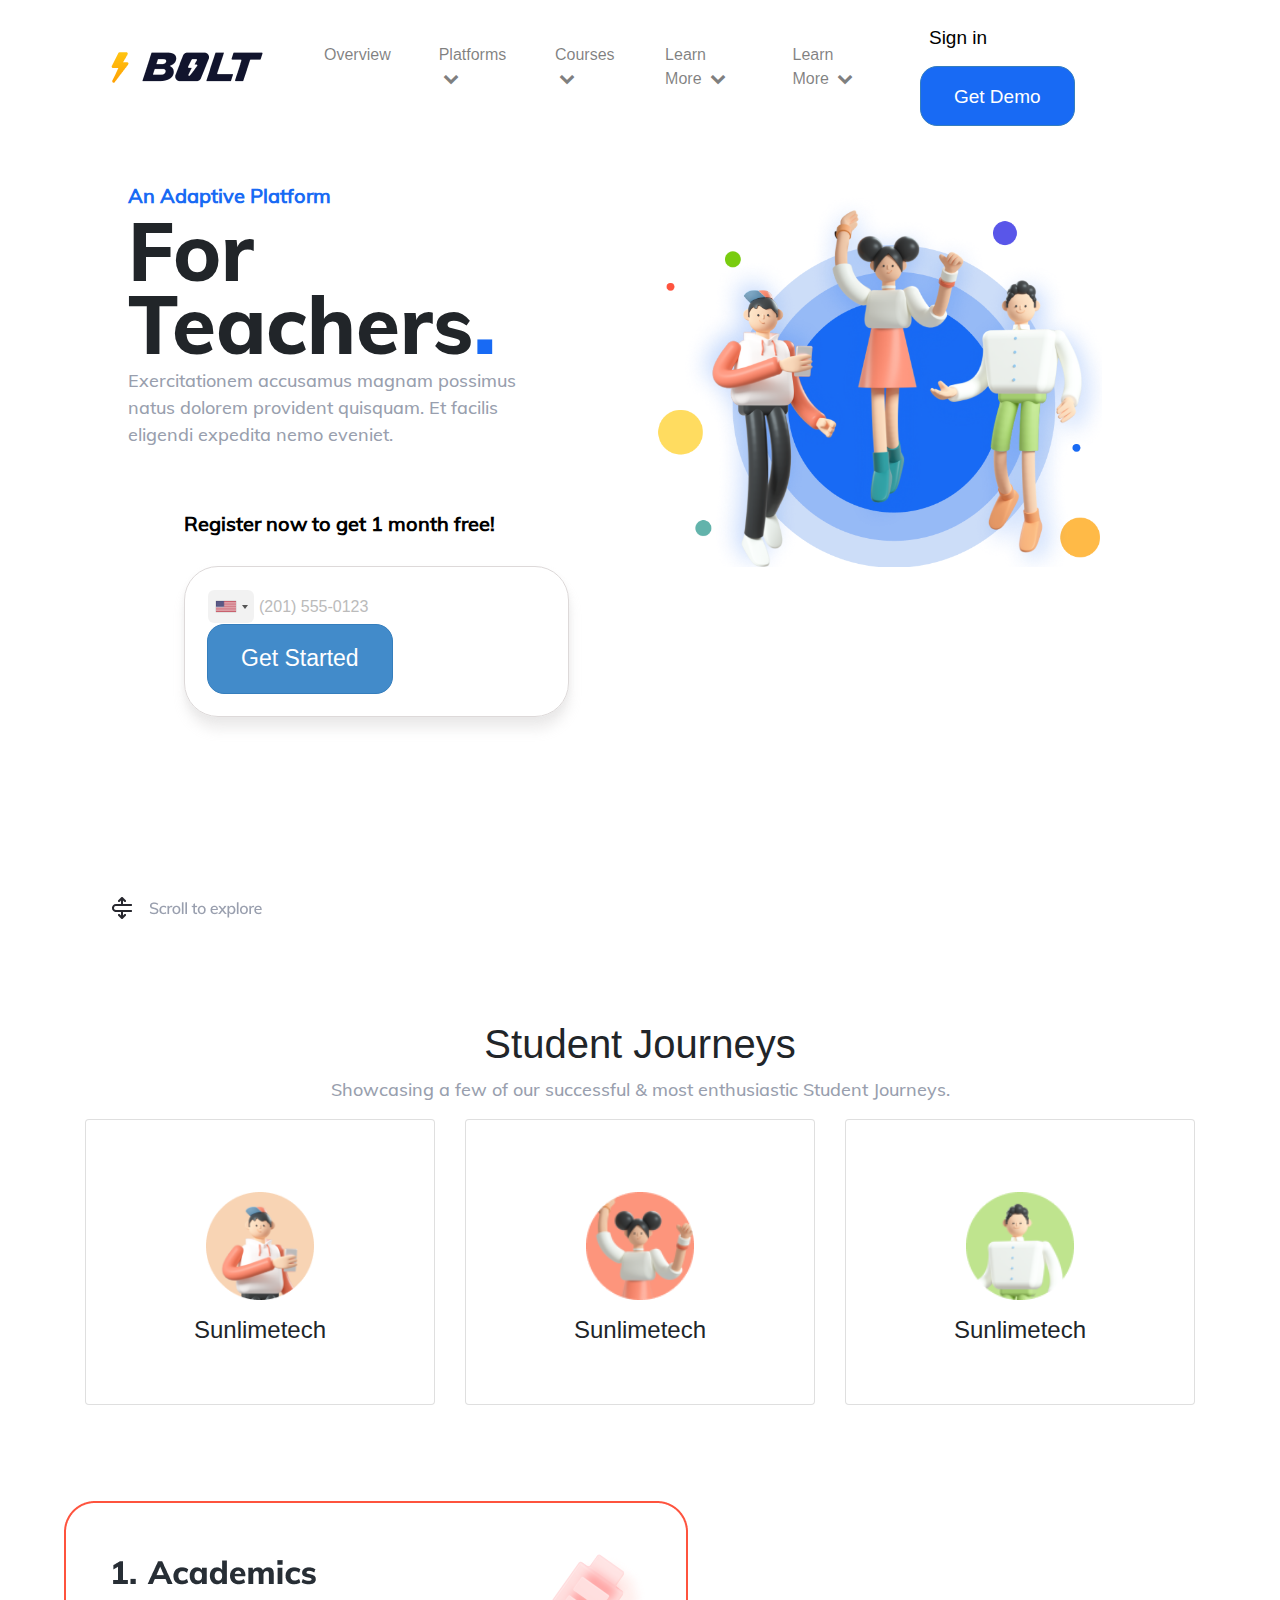
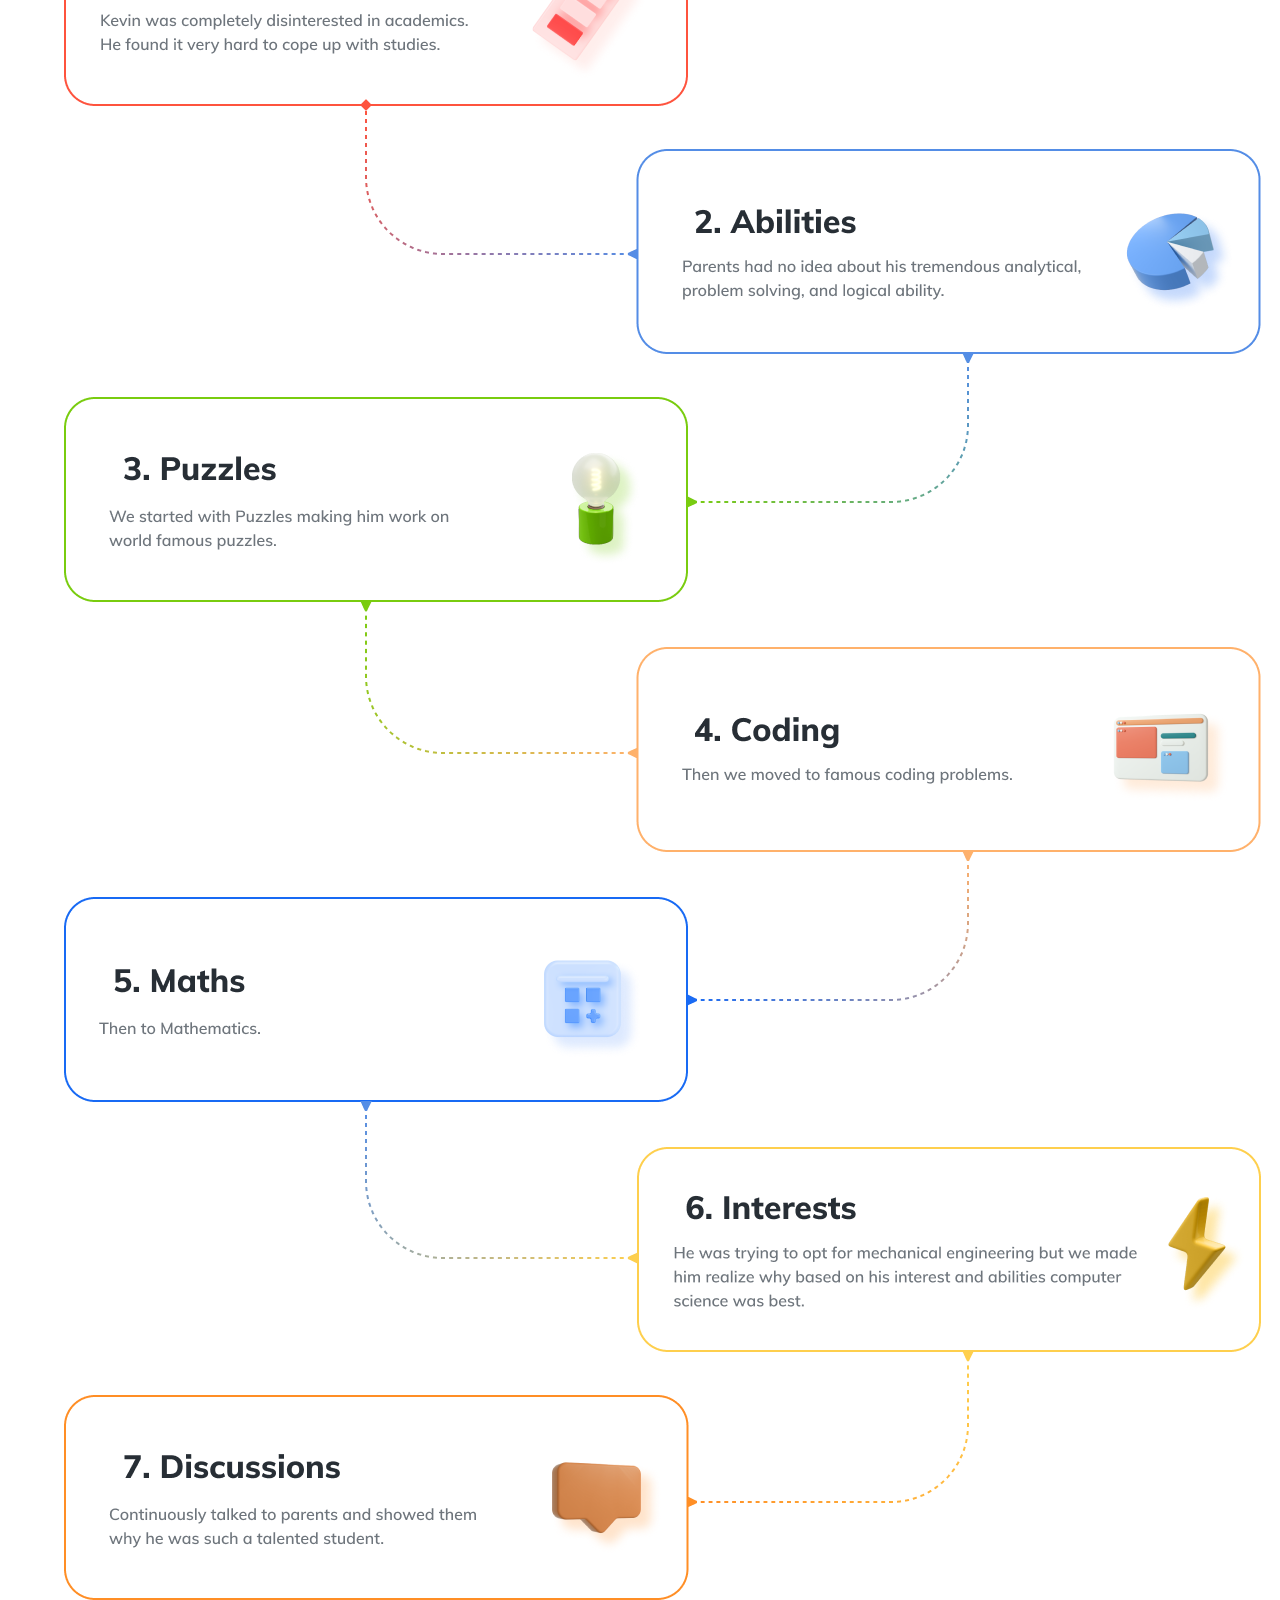
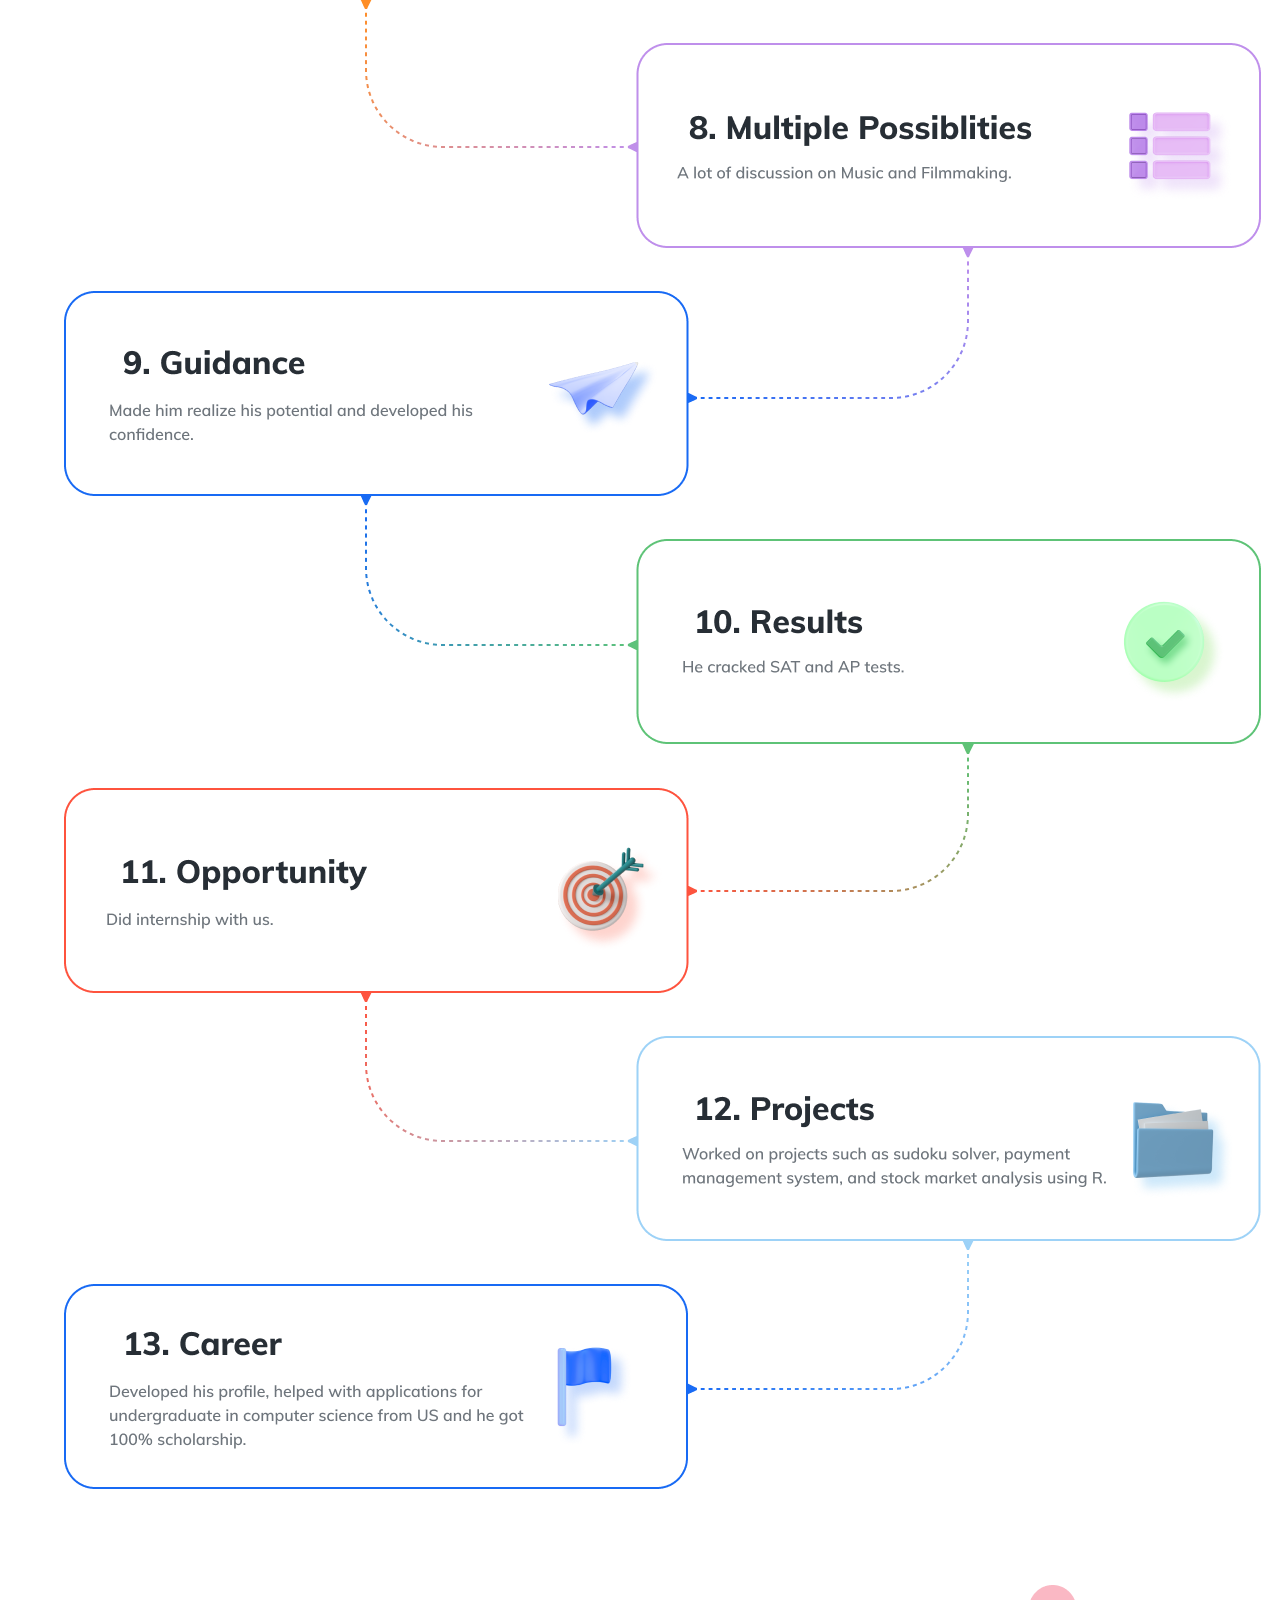
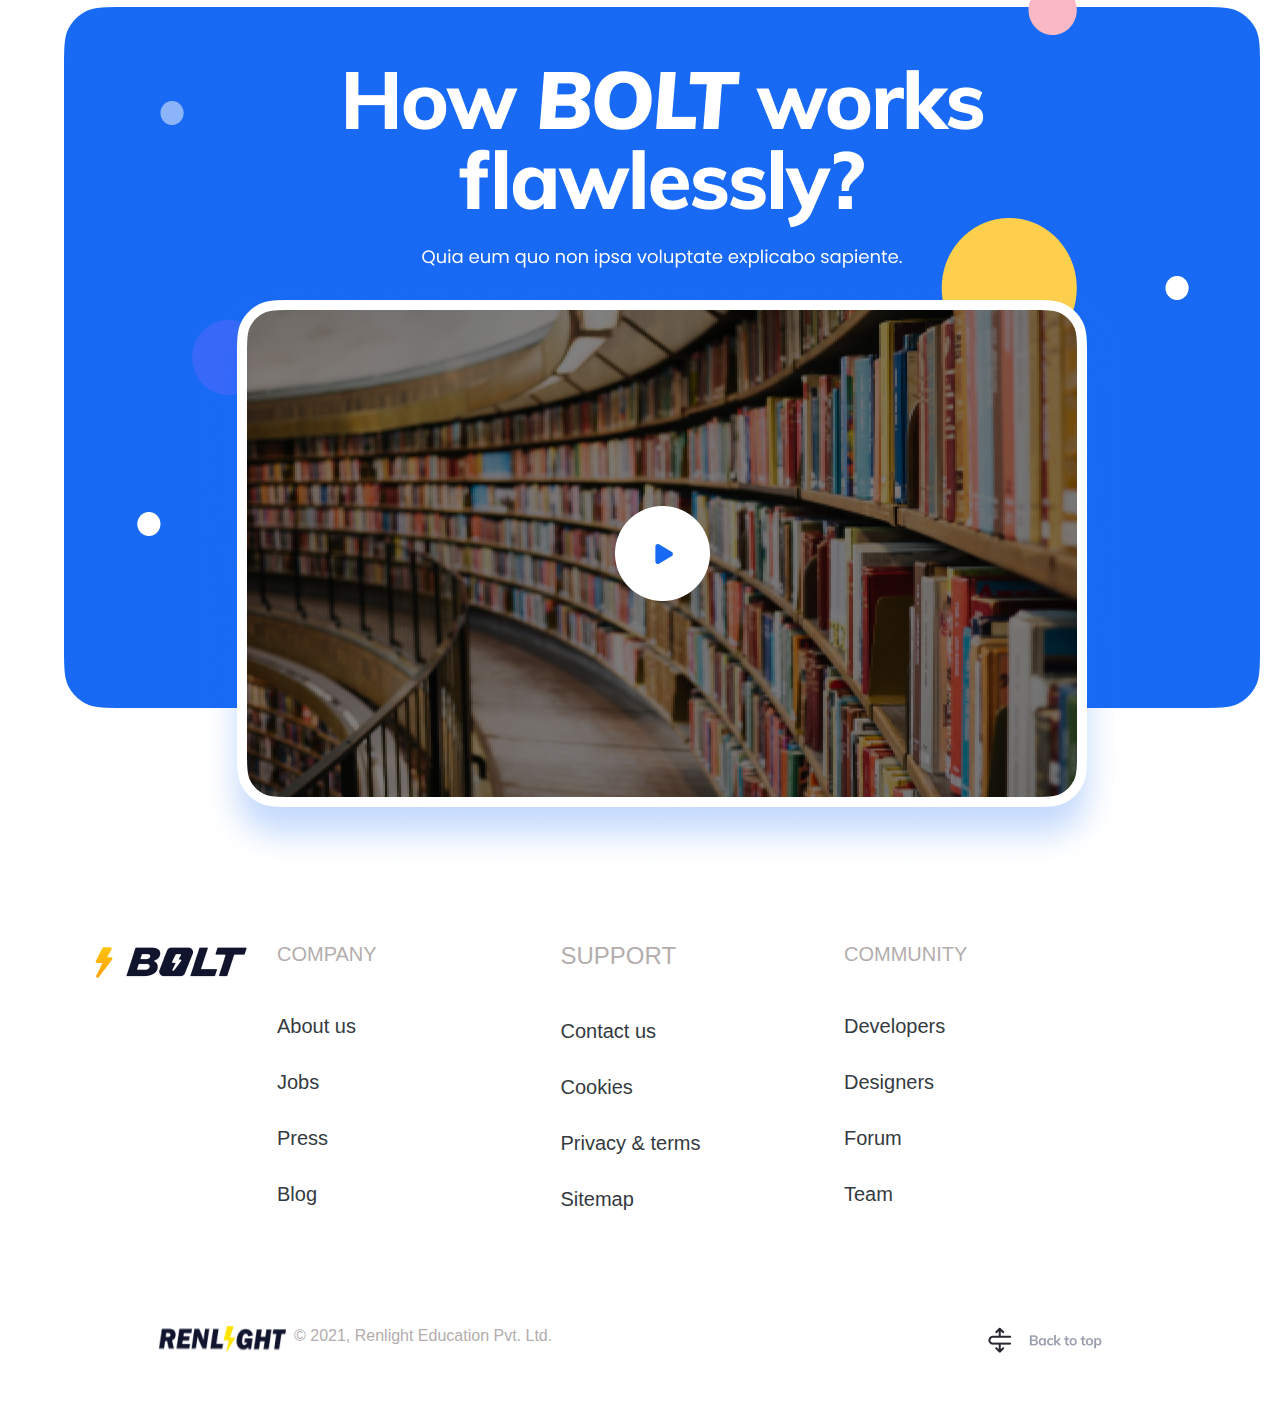
==== commit d793fe57: "Student page commit" ====
--- a/student.html
+++ b/student.html
@@ -9,14 +9,13 @@
     <link rel="stylesheet" href="css/style.css">
     <link rel="stylesheet" href="css/style1.scss">
     <link rel="stylesheet" href="https://cdnjs.cloudflare.com/ajax/libs/font-awesome/4.7.0/css/font-awesome.min.css">
-
+    <link rel="icon" href="img/logo-tab.png" type="image/gif" sizes="16x16">
 	<script src="js/custom.js"></script>
     <link rel="stylesheet" href="https://stackpath.bootstrapcdn.com/bootstrap/4.4.1/css/bootstrap.min.css" integrity="sha384-Vkoo8x4CGsO3+Hhxv8T/Q5PaXtkKtu6ug5TOeNV6gBiFeWPGFN9MuhOf23Q9Ifjh" crossorigin="anonymous">
     <title>Bolt</title>
 </head>
 <body>
-
-    <div class="custom-container ">
+  <div class="custom-container ">
     <nav class="navbar navbar-expand-lg mr-4 ml-4 navbar-light">
         <a class="navbar-brand" href="#"><img src="img/logo.png" alt=""></a>
         <div class="collapse navbar-collapse" id="navbarTogglerDemo01">
@@ -81,62 +80,128 @@
 
     </div>
 
-<section>
-    <img class="img-fluid" src="img/FEATURE LIST.png" alt="">
-</section>
-<section class="text-center">
-       <h2>Register now to get 1 month free!</h3>
-
-      
-
-<div class="input-number">
-  <input id="phone" type="tel">
-  <span id="valid-msg" class="hide">Valid</span>
-  <span id="error-msg" class="hide">Invalid number</span>
-  <button class="started-btn">Get Started</button>
-</div>
-
+<section class="banner-container">
+  
+
+    <div class="row ">
+      <div class="col-md-6">
+
+<div class="banner-text">
+  <h2>An Adaptive Platform</h2>
+  <h1>For<br>
+    Teachers<span>.</span></h1>
+    <p class="inner-text">Exercitationem accusamus magnam possimus natus dolorem provident quisquam. Et facilis eligendi expedita nemo eveniet.</p>
+   <div class="banner-input p-5">
+
+    <h2 class="ml-2">Register now to get 1 month free!</h3>
+
+      
+
+      <div class="banner-input-number">
+        <input id="phone" type="tel">
+        <span id="valid-msg" class="hide">Valid</span>
+        <span id="error-msg" class="hide">Invalid number</span>
+        <button class="started-btn">Get Started</button>
+      </div>
+
+
+   </div>
+
+  </div>
+
+      </div>
+      <div class="col-md-6">
+        <img class="img-fluid banner-right" src="img/studentbanner.png" alt="">
+      </div>
+    </div>
 </section>
 <section class="custom-container">
      
 
-        <img class="ml-5" src="img/Scroll down button1.png" alt="">
+  <img class="ml-5" src="img/Scroll down button1.png" alt="">
 </section>
-<section class="custom-container ">
-     
-
-        <img class="image-container" src="img/PROTOTYPE.png" alt="">
+<!-- Team -->
+<section id="team" class="pb-5 mb-5">
+  <div class="container student-headings text-center">
+    <h1>Student Journeys</h1>
+      <p>Showcasing a few of our successful & most enthusiastic Student Journeys.</p>
+      <div class="row">
+          <!-- Team member -->
+          <div class="col-xs-12 col-sm-6 col-md-4">
+              <div class="image-flip" ontouchstart="this.classList.toggle('hover');">
+                  <div class="mainflip">
+                      <div class="frontside">
+                          <div class="card pt-5">
+                              <div class="card-body text-center pt-4 pb-5">
+                                  <p>
+                                    <img class="img-fluid"  width="35%" src="img/Ellipse1.png" alt=""> </p>
+                                  <h4 class="card-title">Sunlimetech</h4>
+                             </div>
+                          </div>
+                      </div>
+                      
+                  </div>
+              </div>
+          </div>
+          <!-- ./Team member -->
+          <!-- Team member -->
+          <div class="col-xs-12 col-sm-6 col-md-4">
+              <div class="image-flip" ontouchstart="this.classList.toggle('hover');">
+                  <div class="mainflip">
+                      <div class="frontside">
+                          <div class="card pt-5">
+                              <div class="card-body text-center pt-4 pb-5">
+   <p>
+                                    <img class="img-fluid" width="35%" src="img/Ellipse2.png" alt="">
+                                  </p>
+                                  <h4 class="card-title">Sunlimetech</h4>
+                            </div>
+                          </div>
+                      </div>
+                     
+                  </div>
+              </div>
+          </div>
+          <!-- ./Team member -->
+          <!-- Team member -->
+          <div class="col-xs-12 col-sm-6 col-md-4">
+              <div class="image-flip" ontouchstart="this.classList.toggle('hover');">
+                  <div class="mainflip">
+                      <div class="frontside">
+                          <div class="card pt-5">
+                              <div class="card-body text-center pt-4 pb-5">
+                                  <p>
+                                    <img class="img-fluid"  width="35%" src="img/Ellipse3.png" alt="">
+                                  
+                                  </p>
+                                  <h4 class="card-title">Sunlimetech</h4>
+                             </div>
+                          </div>
+                      </div>
+                    
+                  </div>
+              </div>
+          </div>
+          <!-- ./Team member -->
+      
+       
+      
+
+      </div>
+  </div>
 </section>
 
 
-<div class="custom-container">
-<div class="slide-header d-flex justify-content-between p-4"> 
-  <h3><span>BOLT -</span> Teacher Platform</h3>
-  <div class="controls">
-  <div class="control prev-slide">&#9668;</div>
-  <div class="control next-slide">&#9658;</div>
-</div></div>
-<div class="carousel">
-  <div class="slides">
-    <div class="slider1 slide">
-
-      <img src="img/Feature Card 1.png"  >
-      <img src="img/Feature Card 1.png"  >
-    </div>
-    <div class="slider1 slide">
-
-      <img src="img/Feature Card 1.png"  >
-      <img src="img/Feature Card 1.png"  >
-    </div>
-    <div class="slider1 slide">
-
-      <img src="img/Feature Card 1.png"  >
-      <img src="img/Feature Card 1.png"  >
-    </div>
- 
-  </div>
-
+
+
+
+
+<div class="custom-container text-center mt-5 mb-5">
+<img src="img/bgcards.png" alt="">
 </div>
+
+<div class="custom-container mt-5 pt-5 text-center">
+<img src="img/video.png" alt="">
 </div>
 
 <footer class="  text-lg-start pt-5">
@@ -227,7 +292,7 @@
     <!--Grid row-->
   </div>
   <!-- Grid container -->
-
+  
   <!-- Copyright -->
   <div class="d-flex justify-content-between  custom-container mr-4 ml-4 p-5 " >
 <div class="col-6">
@@ -235,7 +300,7 @@
     <img  class="ml-4 pl-5 pr-2" src="img/renlight.png" alt=""> <h6 class="footer-headings">© 2021, Renlight Education Pvt. Ltd.</h6>
   </div>
 </div>
-<div class="col-6 d-flex flex-row-reverse">
+<div onclick="topFunction()" class="col-6 d-flex  back-top flex-row-reverse">
   <img src="img/Scroll down button.png" alt="">
 </div>
    
@@ -286,7 +351,25 @@
   changeSlide(false);
   restart();
 });
-
+//Get the button
+var mybutton = document.getElementById("myBtn");
+
+// When the user scrolls down 20px from the top of the document, show the button
+window.onscroll = function() {scrollFunction()};
+
+function scrollFunction() {
+  if (document.body.scrollTop > 20 || document.documentElement.scrollTop > 20) {
+    mybutton.style.display = "block";
+  } else {
+    mybutton.style.display = "none";
+  }
+}
+
+// When the user clicks on the button, scroll to the top of the document
+function topFunction() {
+  document.body.scrollTop = 0;
+  document.documentElement.scrollTop = 0;
+}
 </script>
     <script src="https://code.jquery.com/jquery-3.4.1.slim.min.js" integrity="sha384-J6qa4849blE2+poT4WnyKhv5vZF5SrPo0iEjwBvKU7imGFAV0wwj1yYfoRSJoZ+n" crossorigin="anonymous"></script>
 <script src="https://cdn.jsdelivr.net/npm/popper.js@1.16.0/dist/umd/popper.min.js" integrity="sha384-Q6E9RHvbIyZFJoft+2mJbHaEWldlvI9IOYy5n3zV9zzTtmI3UksdQRVvoxMfooAo" crossorigin="anonymous"></script>
--- a/css/style.css
+++ b/css/style.css
@@ -1,3 +1,76 @@
+@font-face {
+  font-family: Mulish-Medium;
+  src: url(fonts/Mulish-Medium.ttf);
+}
+@font-face {
+  font-family: Mulish-ExtraBold;
+  src: url(fonts/Mulish-ExtraBold.ttf);
+}
+@font-face {
+  font-family: Mulish-Regular;
+  src: url(fonts/Mulish-Regular.ttf);
+}
+@font-face {
+  font-family: Mulish-ExtraLight;
+  src: url(fonts/Mulish-ExtraLight.ttf);
+}
+@font-face {
+  font-family: Mulish-Italic;
+  src: url(fonts/Mulish-Italic.ttf);
+}
+
+.object-img {
+width: 75px;
+padding: 10px;
+}
+
+.media-body p {
+width: 410px;
+}
+.media-body p {
+  font-family: Mulish-Italic;
+  font-size: 14px;
+  font-weight: 400;
+  color: #565657;
+}
+
+.media-body h5 span {
+  font-family: Mulish-Italic;
+  font-size: 20px;
+  font-weight: 800;
+  color: #000000;
+}
+.banner-text h2 {
+  font-family: Mulish-Medium;
+  font-weight: 700;
+  font-size: 20px;
+  color: #186AF4;
+}
+.banner-text h1 span {
+  font-size: 90px;
+  color: #186AF4;
+}
+.banner-text h1 {
+  font-family: Mulish-ExtraBold;
+  font-weight: 800;
+  font-size: 80px;
+  line-height: 70px;
+}
+.banner-text .inner-text {
+  font-family: Mulish-Medium;
+  font-weight: 500;
+  font-size: 18px;
+  color: #999FAE;
+  width: 408px;
+}
+
+
+.banner-container{
+
+    width: 80%;
+   margin-left: auto;
+   margin-right: auto;
+  }
 .custom-container{
 
     width: 90%;
@@ -202,8 +275,15 @@
   transition: 1s ease-in-out all;
 }
 .carousel .slides .slide img {
- margin-left: 33px;
- margin-right: 33px;
+  margin-left: 13px;
+  width: 40%;
+  margin-right: 13px;
+}
+.back-top :hover {
+  
+  width: 140px;
+  border-radius: 10%;
+  padding: 3px;
 }
 .carousel .slides .slide {
   min-width: 100%;
@@ -235,8 +315,33 @@
   font-size: 18px;
   border: 1px solid rgb(22, 84, 255);
 }
-
-
+.banner-right {
+  width: 90%;
+}
+.banner-input h2 {
+ color: #000000;
+ font-weight: 800;
+ font-family: Mulish-Medium;
+ 
+}
+.student-headings  p {
+ color: #999FAE;
+ font-size: 18px;
+ font-weight: 400;
+ font-family: Mulish-Medium;
+ 
+}
+.banner-input-number {
+  border: 1px solid rgb(221, 217, 217);
+  border-radius: 34px;
+width: fit-content;
+  margin: 30px 8px;
+  padding: 22px;
+  box-shadow: 0 3px 6px rgb(197 197 197 / 16%), 1px 13px 12px rgb(184 182 182 / 23%);
+}
+.student-headings h2 {
+  color: #000000;
+}
   @media (min-width: 1600px) {
       .container {
           max-width: 1600px;
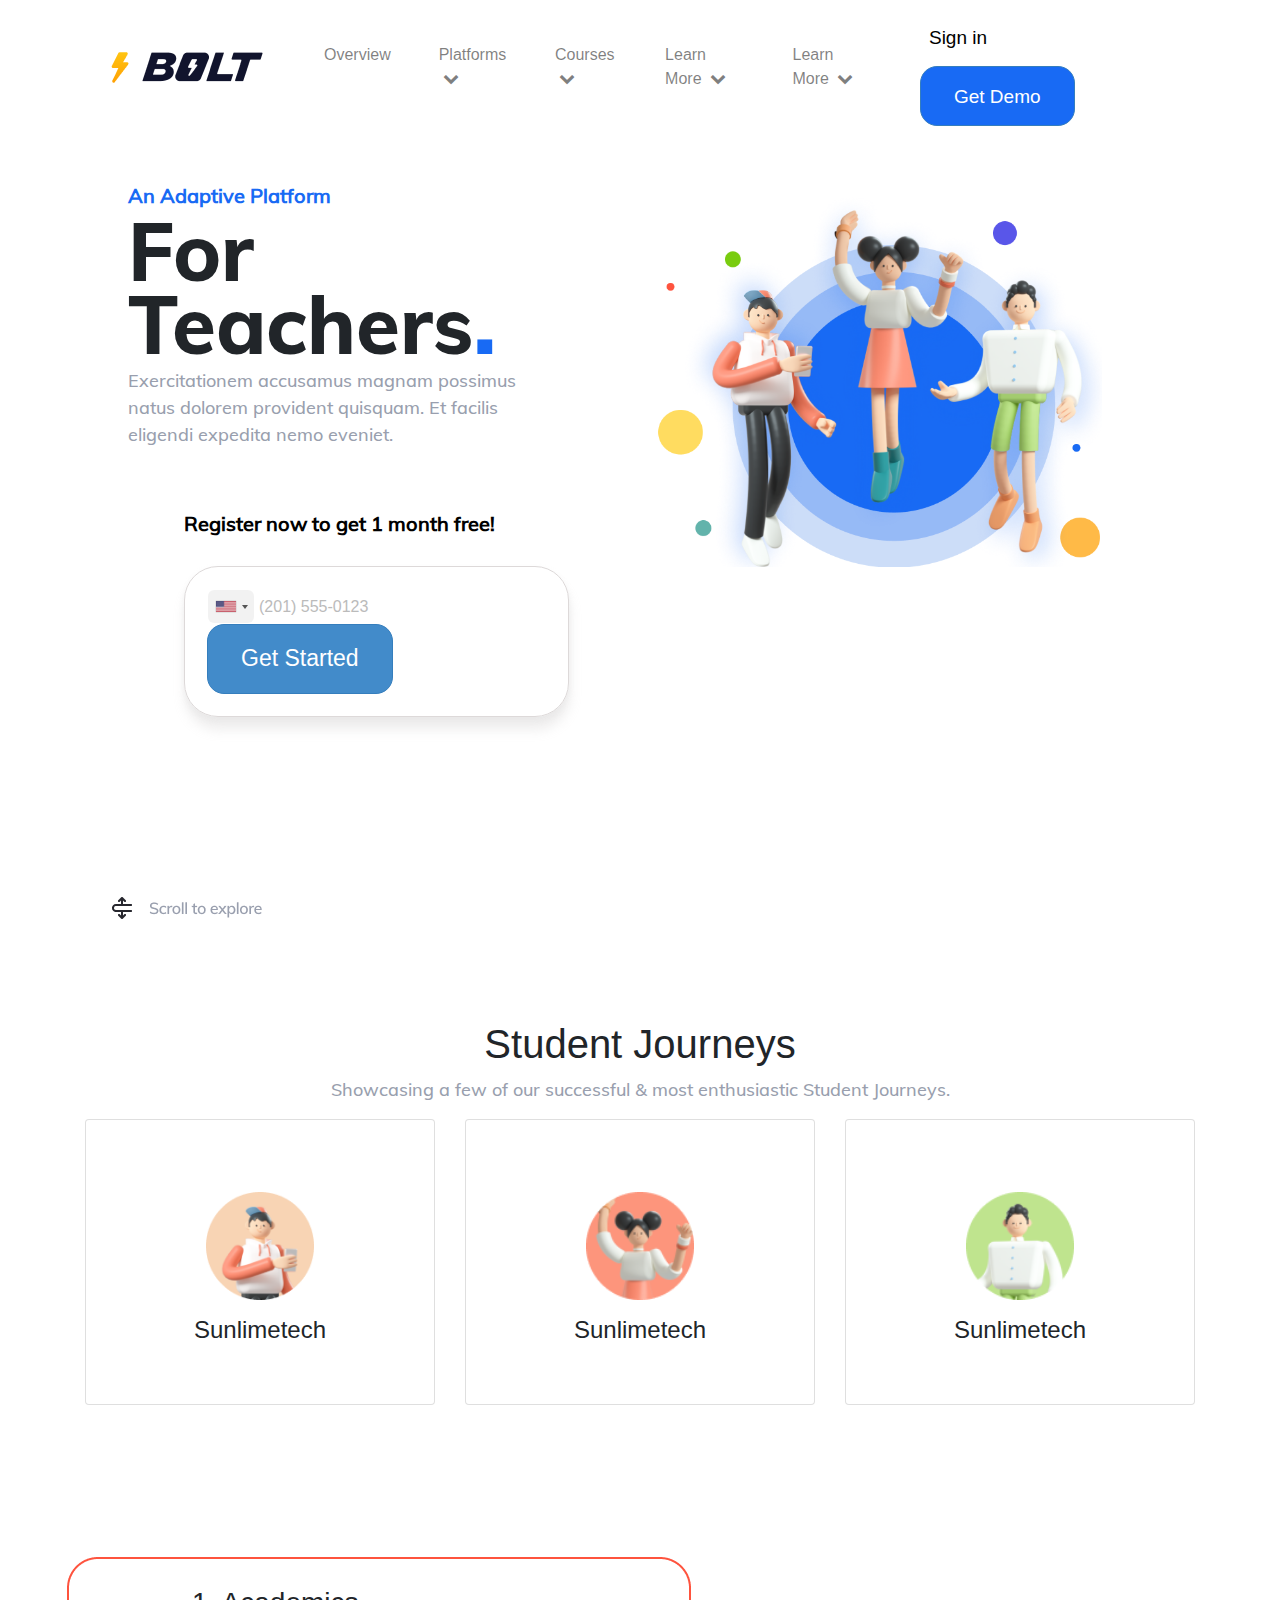
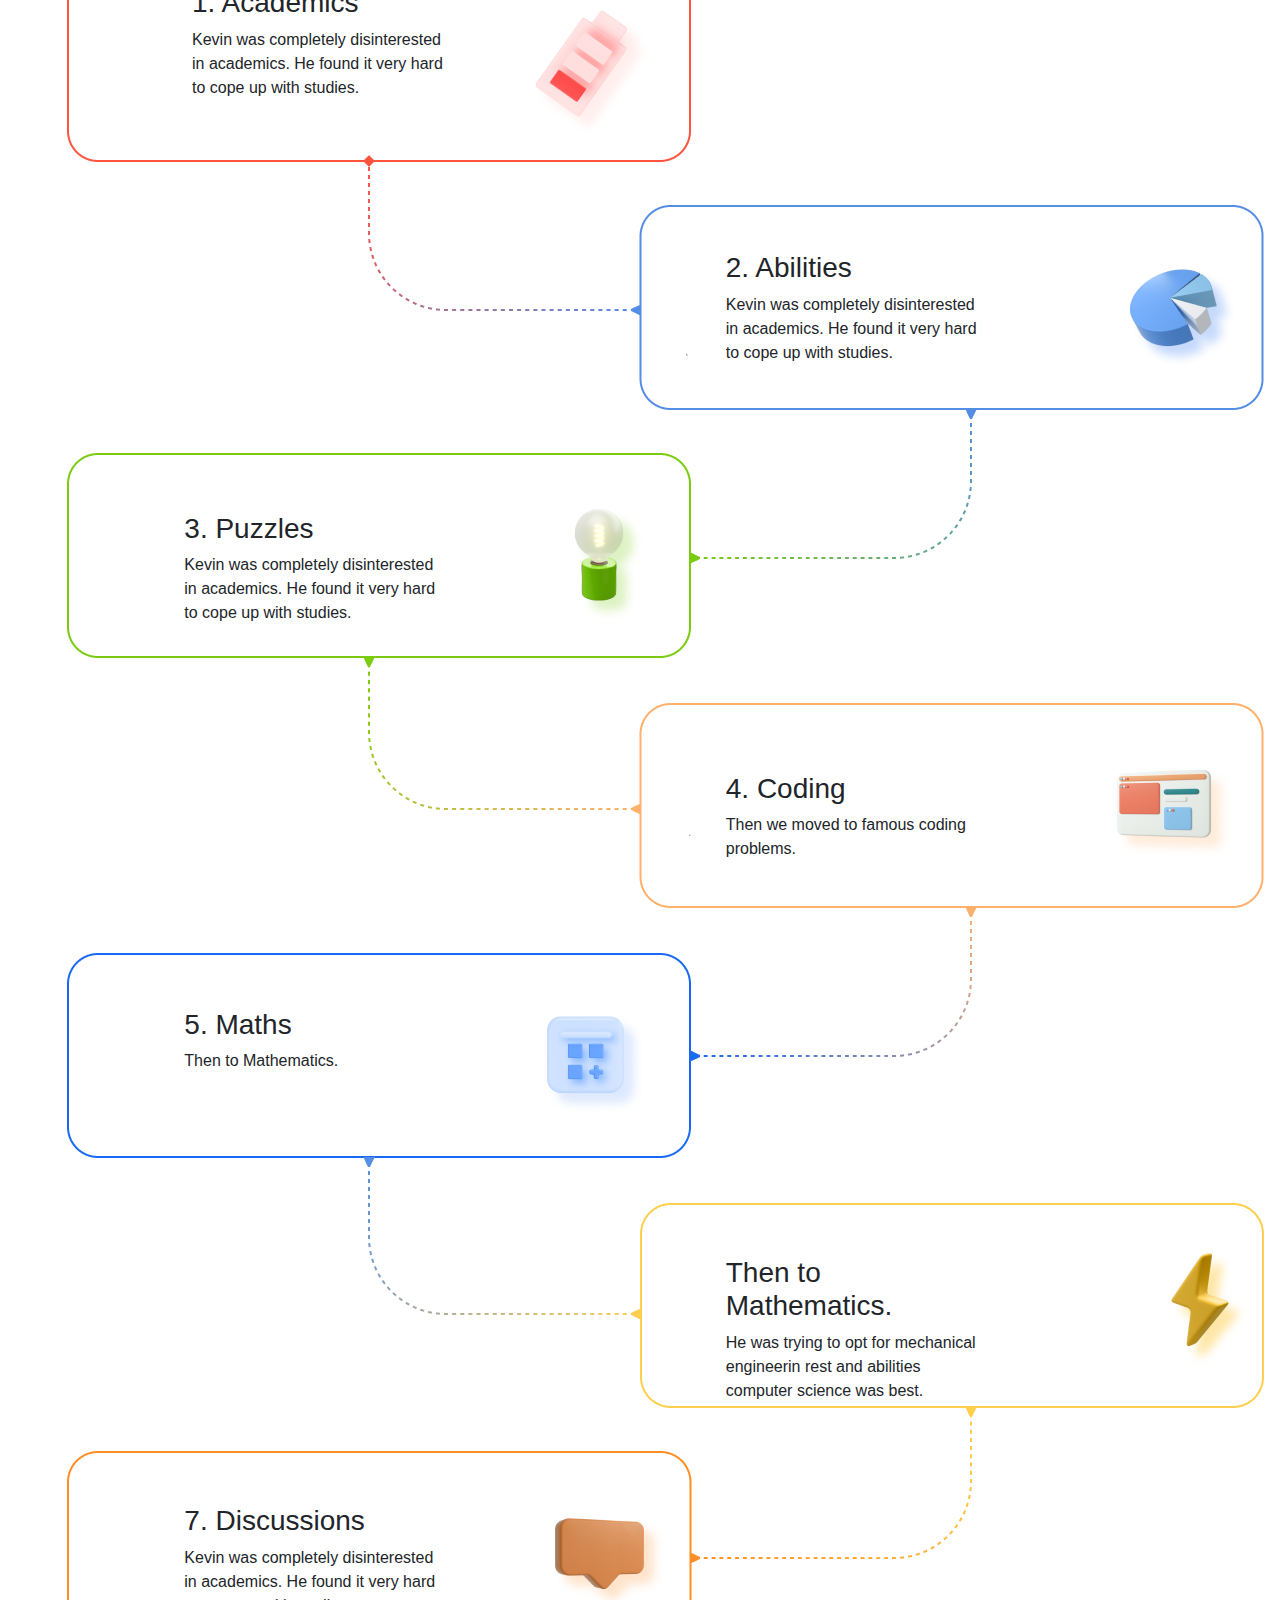
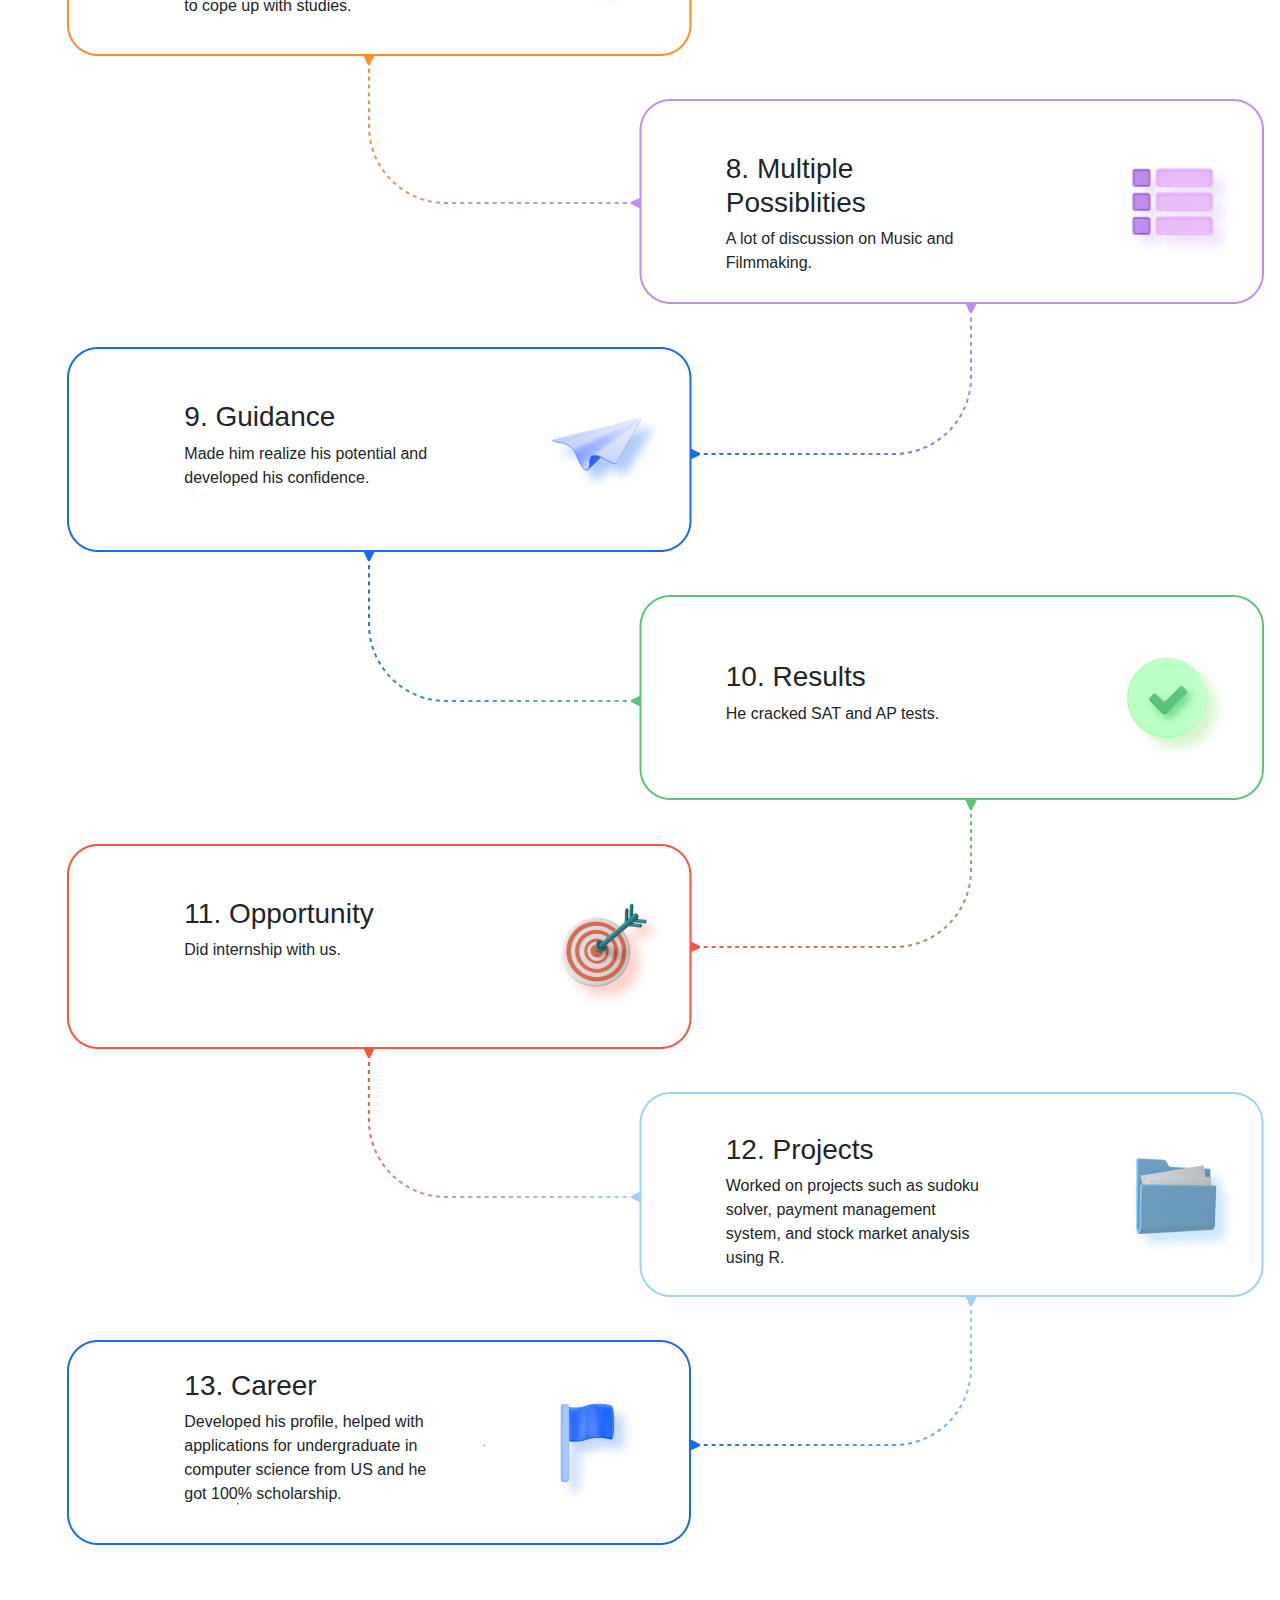
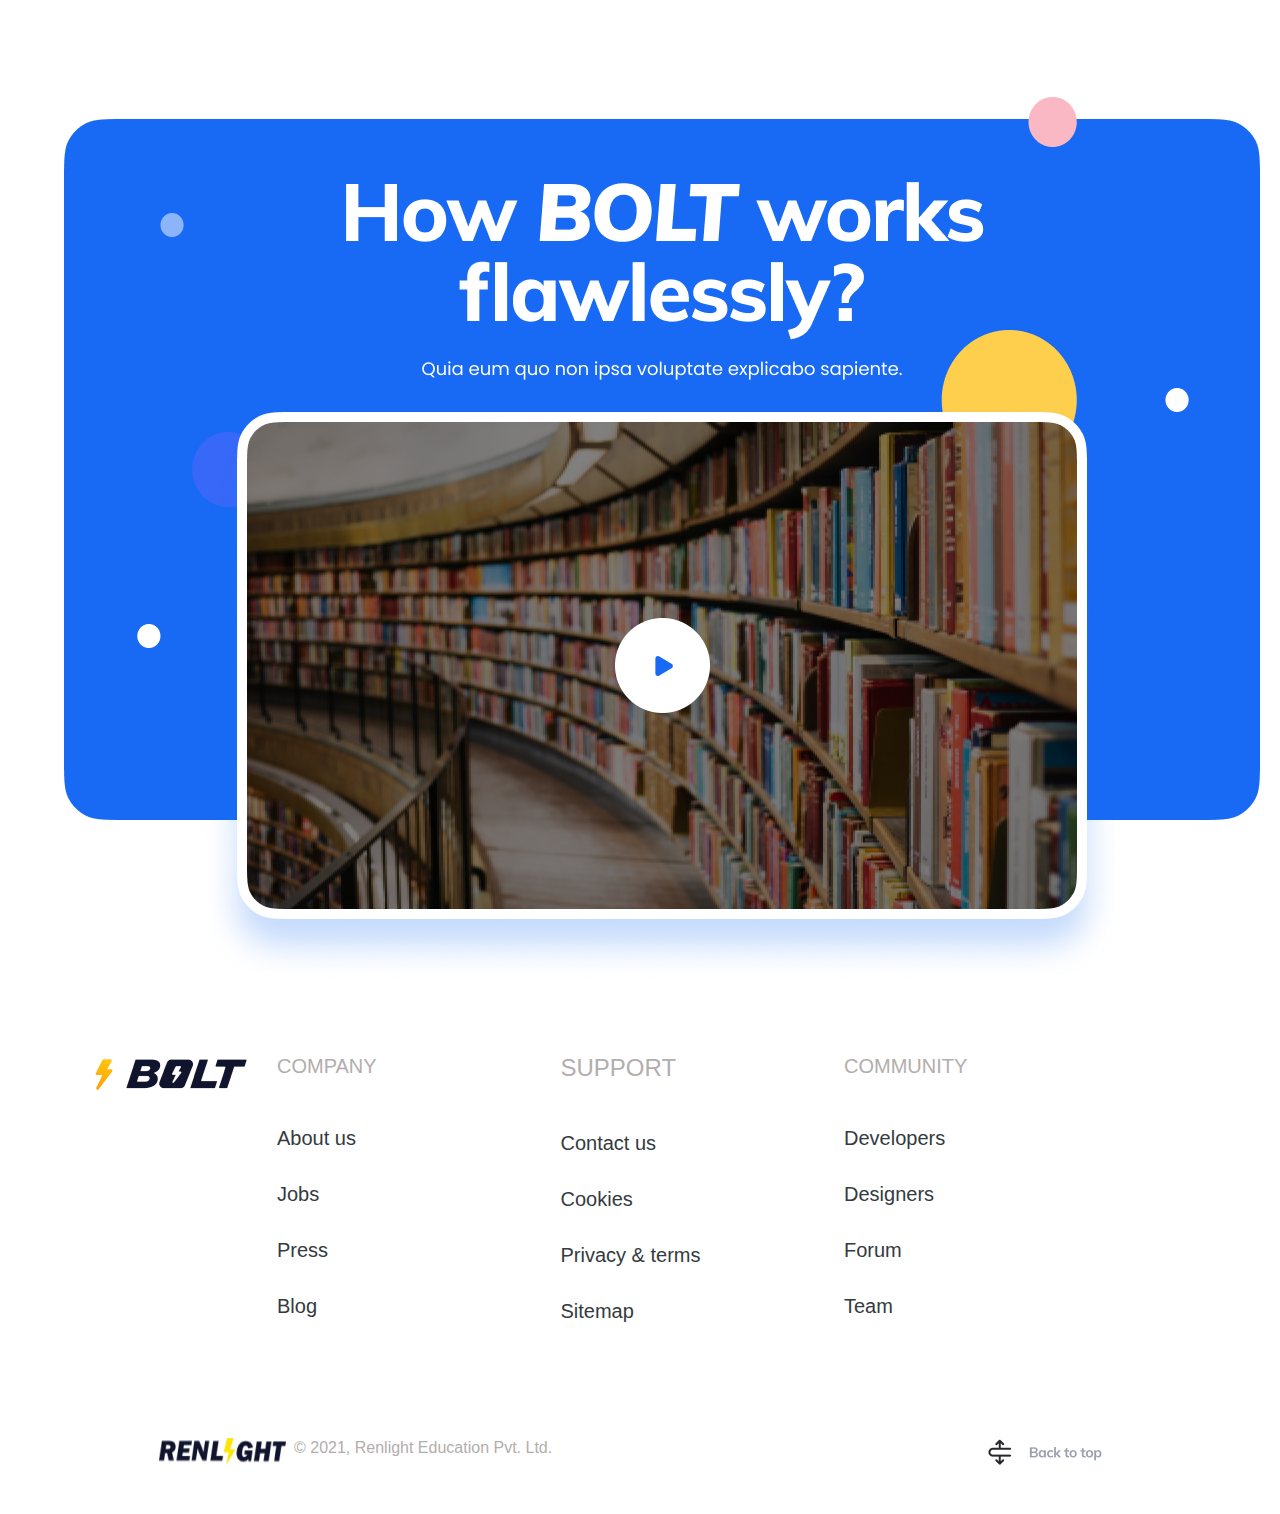
==== commit 6116ca39: "card background Issues" ====
--- a/student.html
+++ b/student.html
@@ -196,8 +196,120 @@
 
 
 
-<div class="custom-container text-center mt-5 mb-5">
-<img src="img/bgcards.png" alt="">
+<div class="custom-container text-center mt-5 mb-5 text-center">
+<!-- <img src="img/bg-cards/bgcards.png" alt=""> -->
+<div class="card-bg">
+
+    <div class="card-one-wrapper">
+    <div class="card-one">
+      <h3>1. Academics</h3>
+      <p>Kevin was completely disinterested in academics. He found it very hard to cope up with studies.</p>
+    </div>
+    </div>
+    
+    <div class="card-two-wrapper">
+    <div class="card-two">
+      <h3>2. Abilities</h3>
+      <p>Kevin was completely disinterested in academics. He found it very hard to cope up with studies.</p>
+    </div>
+    </div>
+  
+
+    <div class="card-three-wrapper">
+    <div class="card-three">
+      <h3>3. Puzzles</h3>
+      <p>Kevin was completely disinterested in academics. He found it very hard to cope up with studies.</p>
+    </div>
+    </div>
+    <div class="card-four-wrapper">
+    <div class="card-four">
+      <h3>4. Coding</h3>
+      <p>Then we moved to famous coding problems.</p>
+    </div>
+    </div>
+  
+    <div class="card-five-wrapper">
+    <div class="card-five">
+      <h3>5. Maths</h3>
+      <p>Then to Mathematics.</p>
+    </div>
+    </div>
+    <div class="card-six-wrapper">
+    <div class="card-six">
+      <h3>Then to Mathematics.</h3>
+      <p>He was trying to opt for mechanical engineerin rest and abilities computer science was best.</p>
+    </div>
+    </div>
+    <div class="card-seven-wrapper">
+    <div class="card-seven">
+      <h3>7. Discussions</h3>
+      <p>Kevin was completely disinterested in academics. He found it very hard to cope up with studies.</p>
+    </div>
+    </div>
+    <div class="card-eat-wrapper">
+    <div class="card-eat">
+      <h3>8. Multiple Possiblities</h3>
+      <p>A lot of discussion on Music and Filmmaking.</p>
+    </div>
+    </div>
+    <div class="card-nine-wrapper">
+    <div class="card-nine">
+      <h3>9. Guidance</h3>
+      <p>Made him realize his potential and developed his confidence.</p>
+    </div>
+    </div>
+  
+    <div class="card-ten-wrapper">
+    <div class="card-ten">
+      <h3>10. Results</h3>
+      <p>He cracked SAT and AP tests.</p>
+    </div>
+    </div>
+    <div class="card-eleven-wrapper">
+    <div class="card-eleven">
+      <h3>11. Opportunity</h3>
+      <p>Did internship with us.</p>
+    </div>
+    </div>
+  
+    <div class="card-twenty-wrapper">
+    <div class="card-twenty">
+      <h3>12. Projects</h3>
+      <p>Worked on projects such as sudoku solver, payment management system, and stock market analysis using R.</p>
+    </div>
+    </div>
+  
+    <div class="card-thirteen-wrapper">
+    <div class="card-thirteen">
+      <h3>13. Career</h3>
+      <p>Developed his profile, helped with applications for undergraduate in computer science from US and he got 100% scholarship.</p>
+    </div>
+    </div>
+<!--   
+    <div class="card-thirteen-wrapper">
+    <div class="card-thirteen">
+      <h3>Academics</h3>
+      <p>Kevin was completely disinterested in academics. He found it very hard to cope up with studies.</p>
+    </div>
+    </div>
+  
+    <div class="card-fourteen-wrapper">
+    <div class="card-fourteen">
+      <h3>Academics</h3>
+      <p>Kevin was completely disinterested in academics. He found it very hard to cope up with studies.</p>
+    </div>
+    </div>
+  
+    <div class="card-fifteen-wrapper">
+    <div class="card-fifteen">
+      <h3>Academics</h3>
+      <p>Kevin was completely disinterested in academics. He found it very hard to cope up with studies.</p>
+    </div>
+    </div> -->
+  
+
+</div>
+
 </div>
 
 <div class="custom-container mt-5 pt-5 text-center">
--- a/css/style.css
+++ b/css/style.css
@@ -323,6 +323,15 @@
  font-weight: 800;
  font-family: Mulish-Medium;
  
+}
+.card-bg {
+ 
+
+  background-image: url("../img/bg-cards/bgcards.png");
+  background-repeat: no-repeat;
+  height: 3300px; /* You must set a specified height */
+  background-position: center; 
+  background-position: auto auto;
 }
 .student-headings  p {
  color: #999FAE;
@@ -377,15 +386,301 @@
 
 
 
-
-
-
-
-
-
-
-
-
+.card-one-wrapper {
+  position:relative;
+  height: 300px;
+/* border: 2px solid red; */
+}
+
+
+
+.card-one-wrapper .card-one {
+  /* height: 100px; */
+  /* border: 2px solid red; */
+  /* text-align: left;
+  width: 30%;
+  position:absolute;
+
+left:10%; 
+transform: translate(0%, 110%); */
+margin: 0;
+  position: absolute;
+  top: 50%;
+  left: 20vw;
+  width: 20vw;;
+  text-align: left;
+  -ms-transform: translate(-50%, -50%);
+  transform: translate(-50%, -50%);
+}
+.card-two-wrapper {
+  position:relative;
+  height: 200px;
+/* border: 2px solid red; */
+}
+
+
+
+.card-two-wrapper .card-two {
+  height: 100px;
+  /* border: 2px solid red; */
+  text-align: left;
+  width:20vw;
+  position:absolute;
+top:0px;
+left:55%;
+transform: translate(0%, 50%);
+
+}
+.card-three-wrapper {
+  position:relative;
+  margin-top: 5%;
+  height: 200px;
+/* border: 2px solid red; */
+}
+
+
+
+.card-three-wrapper .card-three {
+  height: 100px;
+  /* border: 2px solid red; */
+  text-align: left;
+  width: 20vw;
+  position:absolute;
+top:0px;
+left:10%;
+transform: translate(0%, 50%);
+
+}
+.card-four-wrapper {
+  position:relative;
+  margin-top: 5%;
+  height: 200px;
+/* border: 2px solid red; */
+}
+
+
+
+.card-four-wrapper .card-four {
+  height: 100px;
+  /* border: 2px solid red; */
+  text-align: left;
+  width: 20vw;
+  position:absolute;
+  top: 0px;
+  left: 55%;
+  transform: translate(0%, 50%);
+
+}
+.card-five-wrapper {
+  position:relative;
+  margin-top:3%;
+  height: 200px;
+/* border: 2px solid red; */
+}
+
+
+
+.card-five-wrapper .card-five {
+  height: 100px;
+  /* border: 2px solid red; */
+  text-align: left;
+  width: 20vw;
+  position:absolute;
+top:0px;
+left:10%;
+transform: translate(0%, 50%);
+
+}
+.card-six-wrapper {
+  position:relative;
+  margin-top: 4%;
+  height: 200px;
+/* border: 2px solid red; */
+}
+
+
+
+.card-six-wrapper .card-six {
+  height: 100px;
+  /* border: 2px solid red; */
+  text-align: left;
+  width: 20vw;
+  position:absolute;
+  top: 0px;
+  left: 55%;
+  transform: translate(0%, 50%);
+
+}
+.card-seven-wrapper {
+  position:relative;
+  margin-top: 4%;
+  height: 200px;
+/* border: 2px solid red; */
+}
+
+
+
+.card-seven-wrapper .card-seven {
+  height: 100px;
+  /* border: 2px solid red; */
+  text-align: left;
+  width: 20vw;
+  position:absolute;
+top:0px;
+left:10%;
+transform: translate(0%, 50%);
+
+}
+
+
+
+
+.card-eat-wrapper {
+  position:relative;
+  margin-top: 4%;
+  height: 200px;
+/* border: 2px solid red; */
+}
+
+
+
+.card-eat-wrapper .card-eat {
+  height: 100px;
+  /* border: 2px solid red; */
+  text-align: left;
+  width: 20vw;
+  position:absolute;
+  top: 0px;
+  left: 55%;
+  transform: translate(0%, 50%);
+
+}
+
+
+
+.card-nine-wrapper {
+  position:relative;
+  margin-top: 4%;
+  height: 200px;
+/* border: 2px solid red; */
+}
+
+
+
+.card-nine-wrapper .card-nine {
+  height: 100px;
+  /* border: 2px solid red; */
+  text-align: left;
+  width: 20vw;
+  position:absolute;
+top:0px;
+left:10%;
+transform: translate(0%, 50%);
+
+}
+
+.card-ten-wrapper {
+  position:relative;
+  margin-top: 5%;
+  height: 200px;
+/* border: 2px solid red; */
+}
+
+
+
+.card-ten-wrapper .card-ten {
+  height: 100px;
+  /* border: 2px solid red; */
+  text-align: left;
+  width: 20vw;
+  position:absolute;
+  top: 0px;
+  left: 55%;
+  transform: translate(0%, 50%);
+
+}
+
+.card-eleven-wrapper {
+  position:relative;
+  margin-top: 3%;
+  height: 200px;
+/* border: 2px solid red; */
+}
+
+
+
+.card-eleven-wrapper .card-eleven {
+  height: 100px;
+  /* border: 2px solid red; */
+  text-align: left;
+  width: 20vw;
+  position:absolute;
+top:0px;
+left:10%;
+transform: translate(0%, 50%);
+
+}
+
+.card-twenty-wrapper {
+  position:relative;
+  margin-top: 3%;
+  height: 200px;
+/* border: 2px solid red; */
+}
+
+
+
+.card-twenty-wrapper .card-twenty {
+  height: 100px;
+  /* border: 2px solid red; */
+  text-align: left;
+  width:20vw;
+  position:absolute;
+  top: 0px;
+  left: 55%;
+  transform: translate(0%, 50%);
+
+}
+
+ .card-thirteen-wrapper {
+  position:relative;
+  margin-top: 3%;
+  height: 200px;
+/* border: 2px solid red; */
+}
+
+
+
+.card-thirteen-wrapper .card-thirteen {
+  height: 100px;
+  /* border: 2px solid red; */
+  text-align: left;
+  width: 20vw;
+  position:absolute;
+  vertical-align: middle;
+top:0%;
+left:10%;
+transform: translate(0%, 50%);
+
+}
+
+@media (min-width: 1000px) and (max-width: 1400px) {
+  .card-one-wrapper {
+    position:relative;
+    height: 300px;
+  /* border: 2px solid red; */
+  }
+
+  .card-bg {
+ 
+    width: 94vw;
+    background-image: url("../img/bg-cards/bgcards.png");
+    background-repeat: no-repeat;
+    height: 3300px; /* You must set a specified height */
+    background-position: center; 
+    background-position: auto auto;
+  }
+ }
   
 .intl-tel-input {
   position: relative;
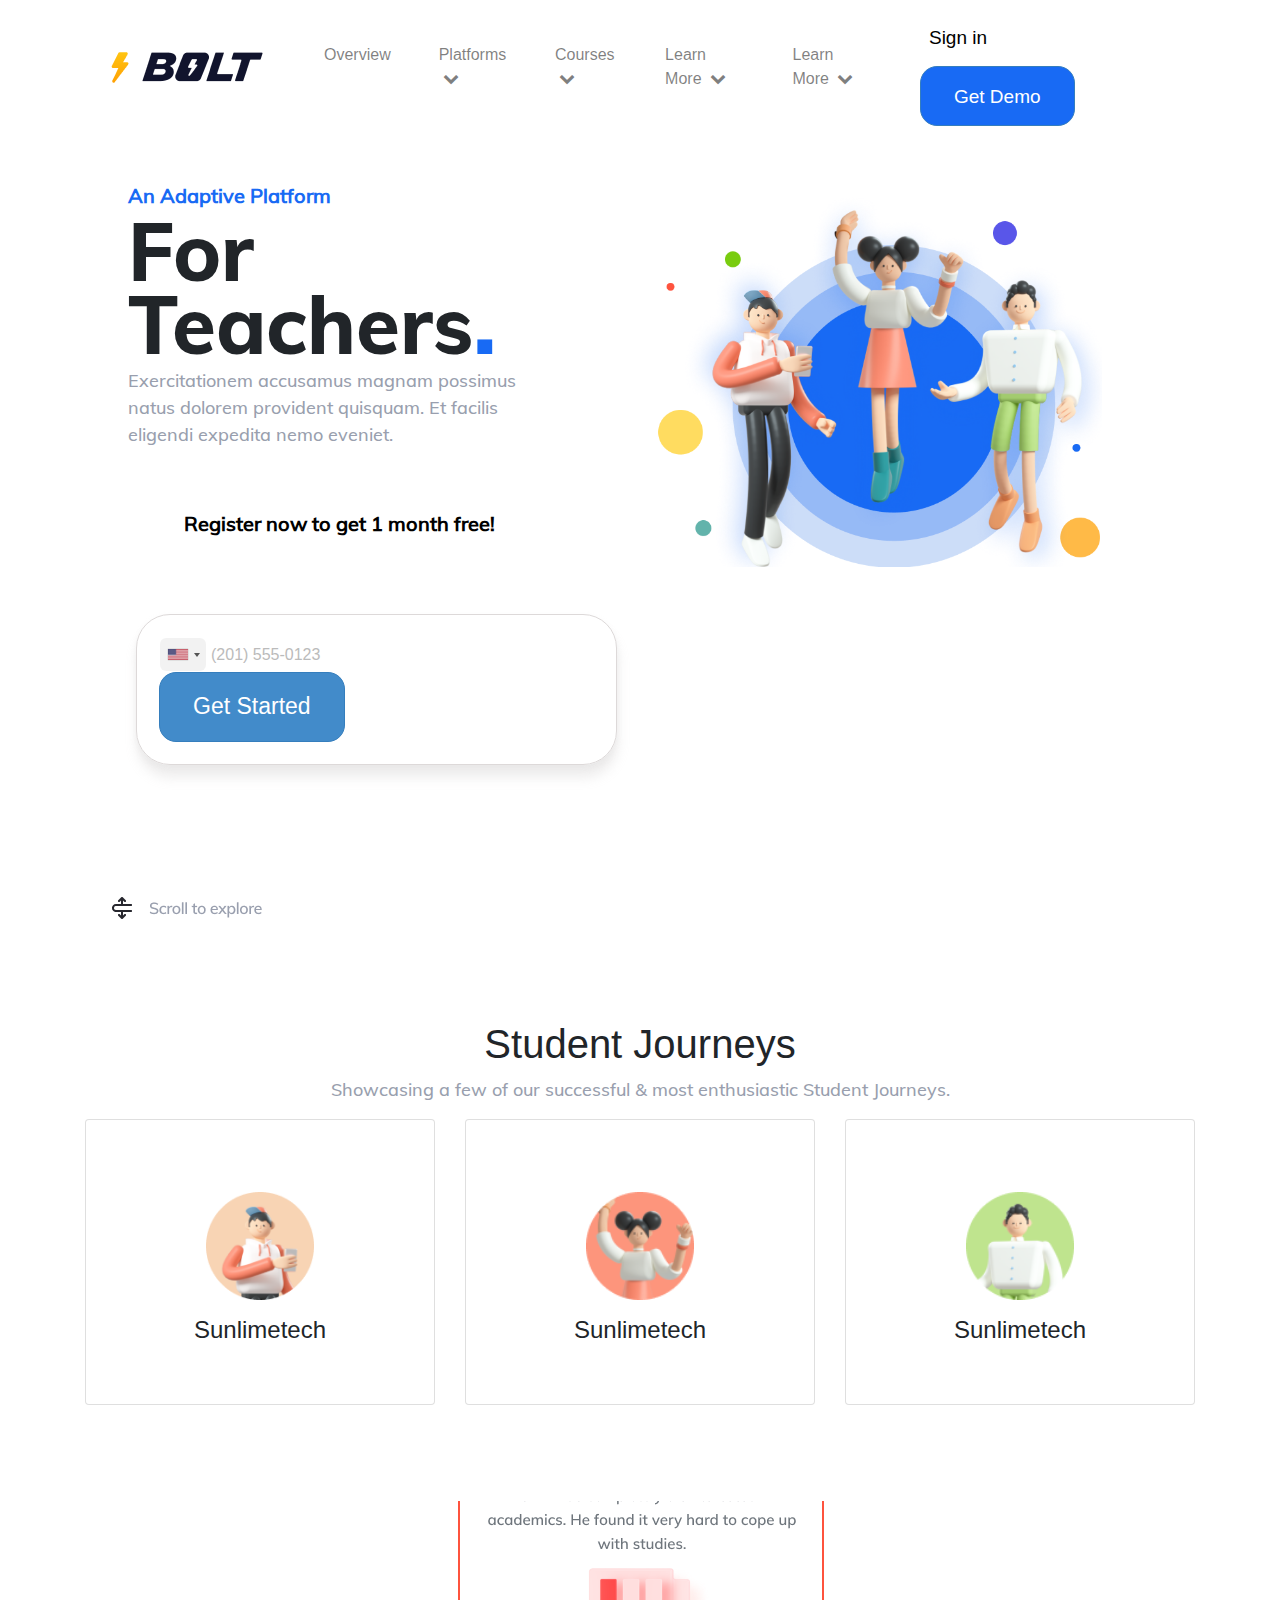
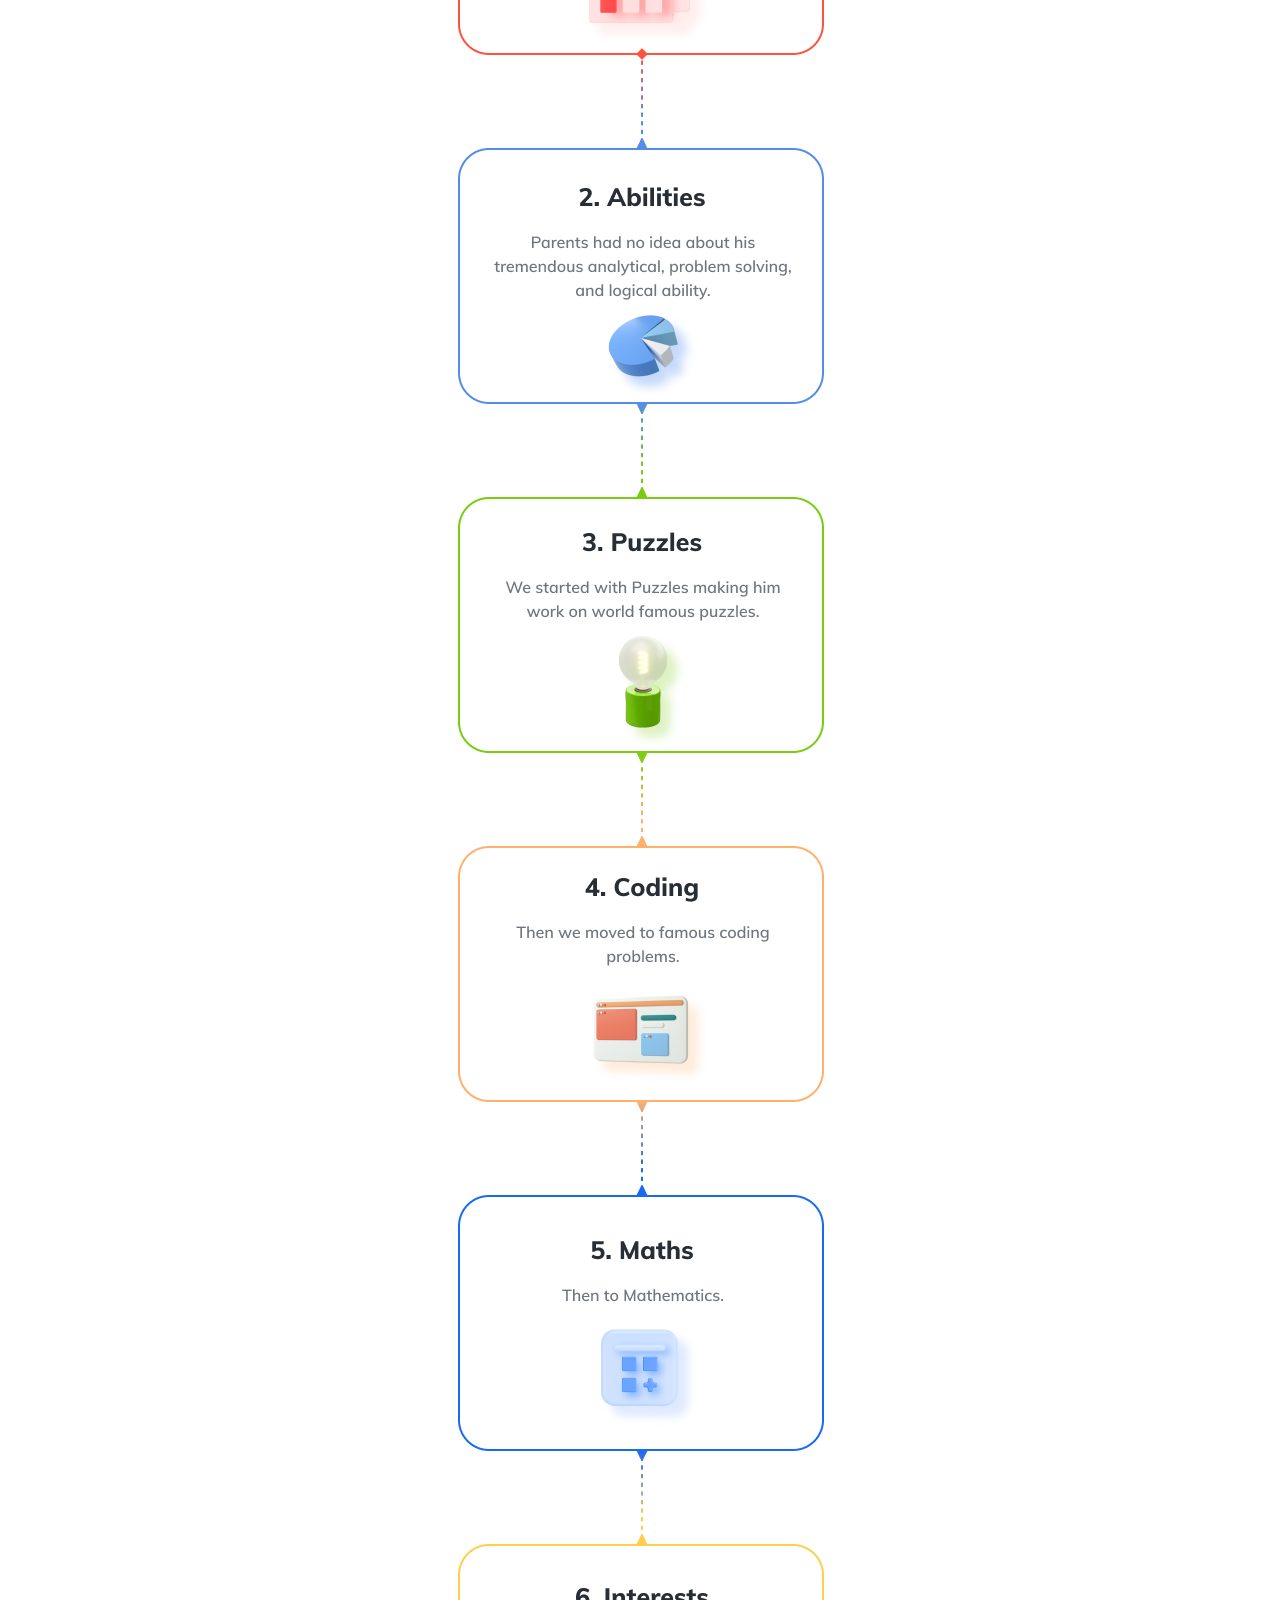
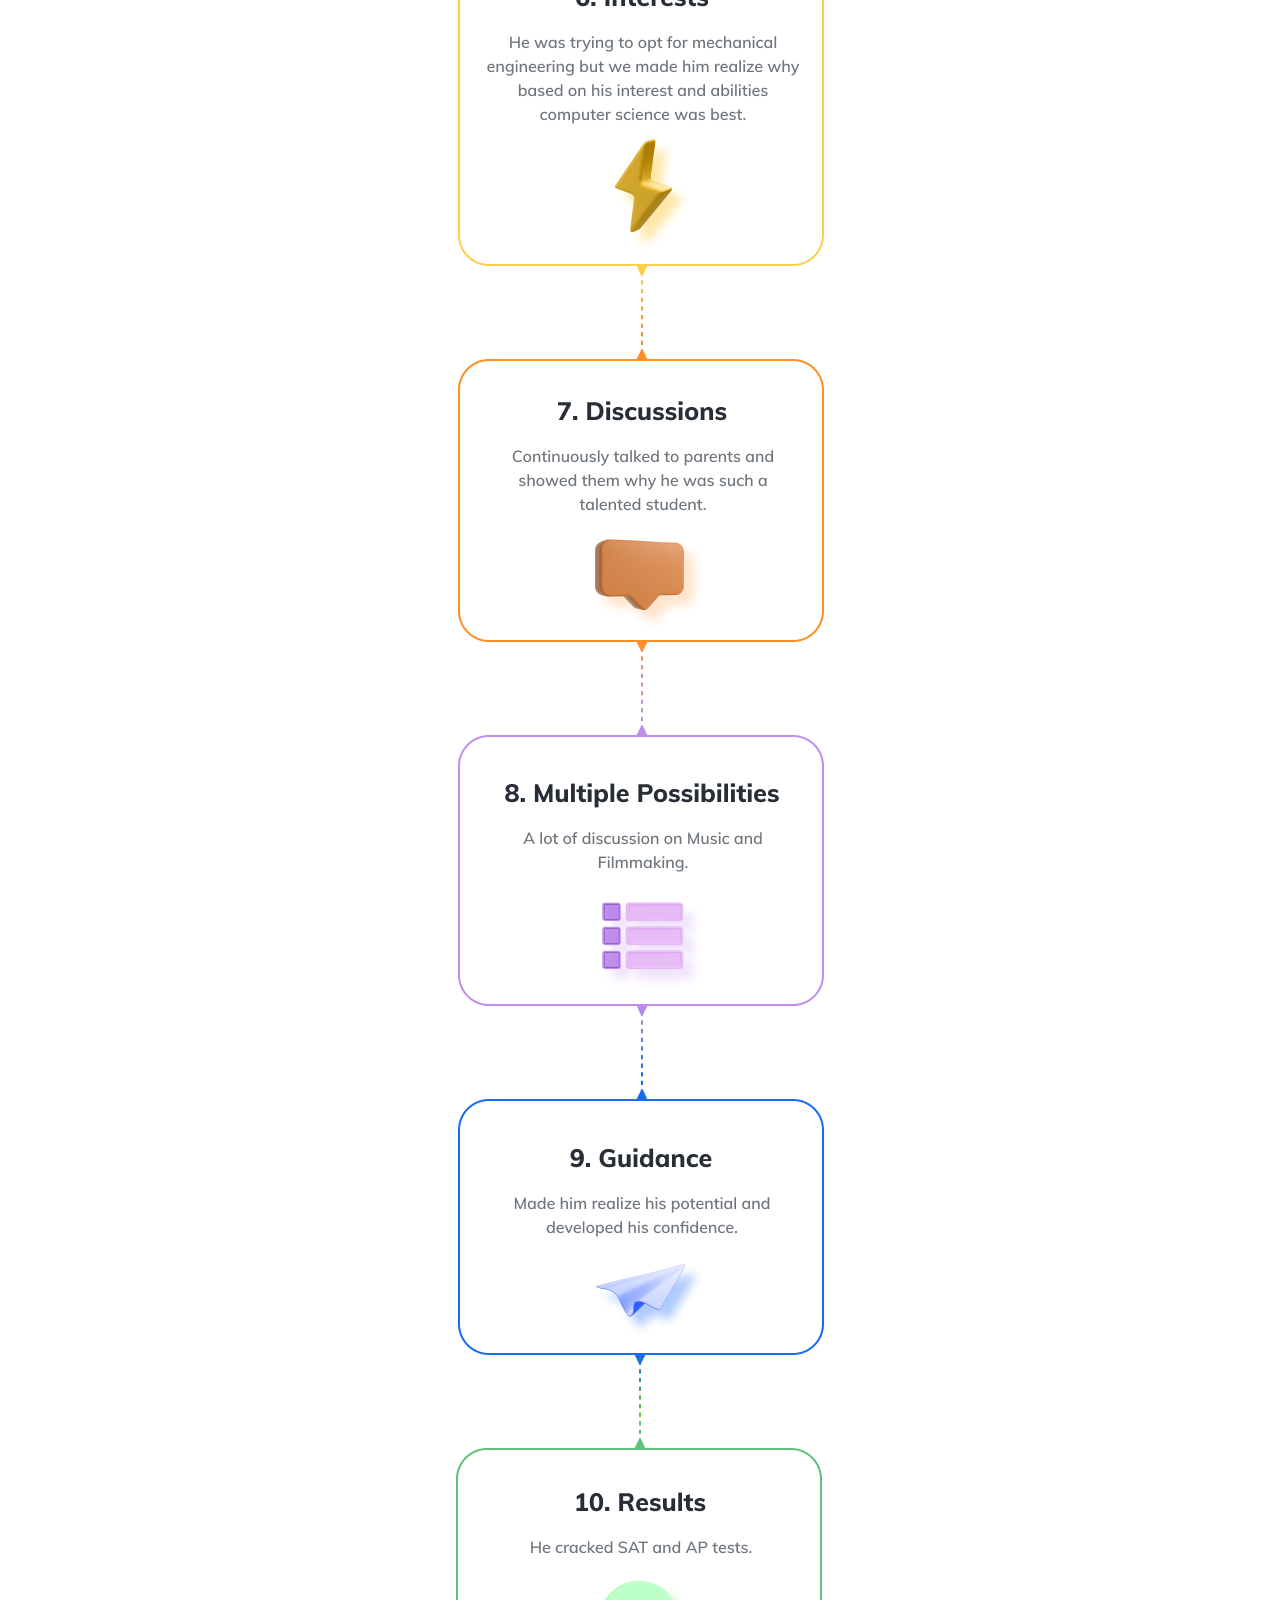
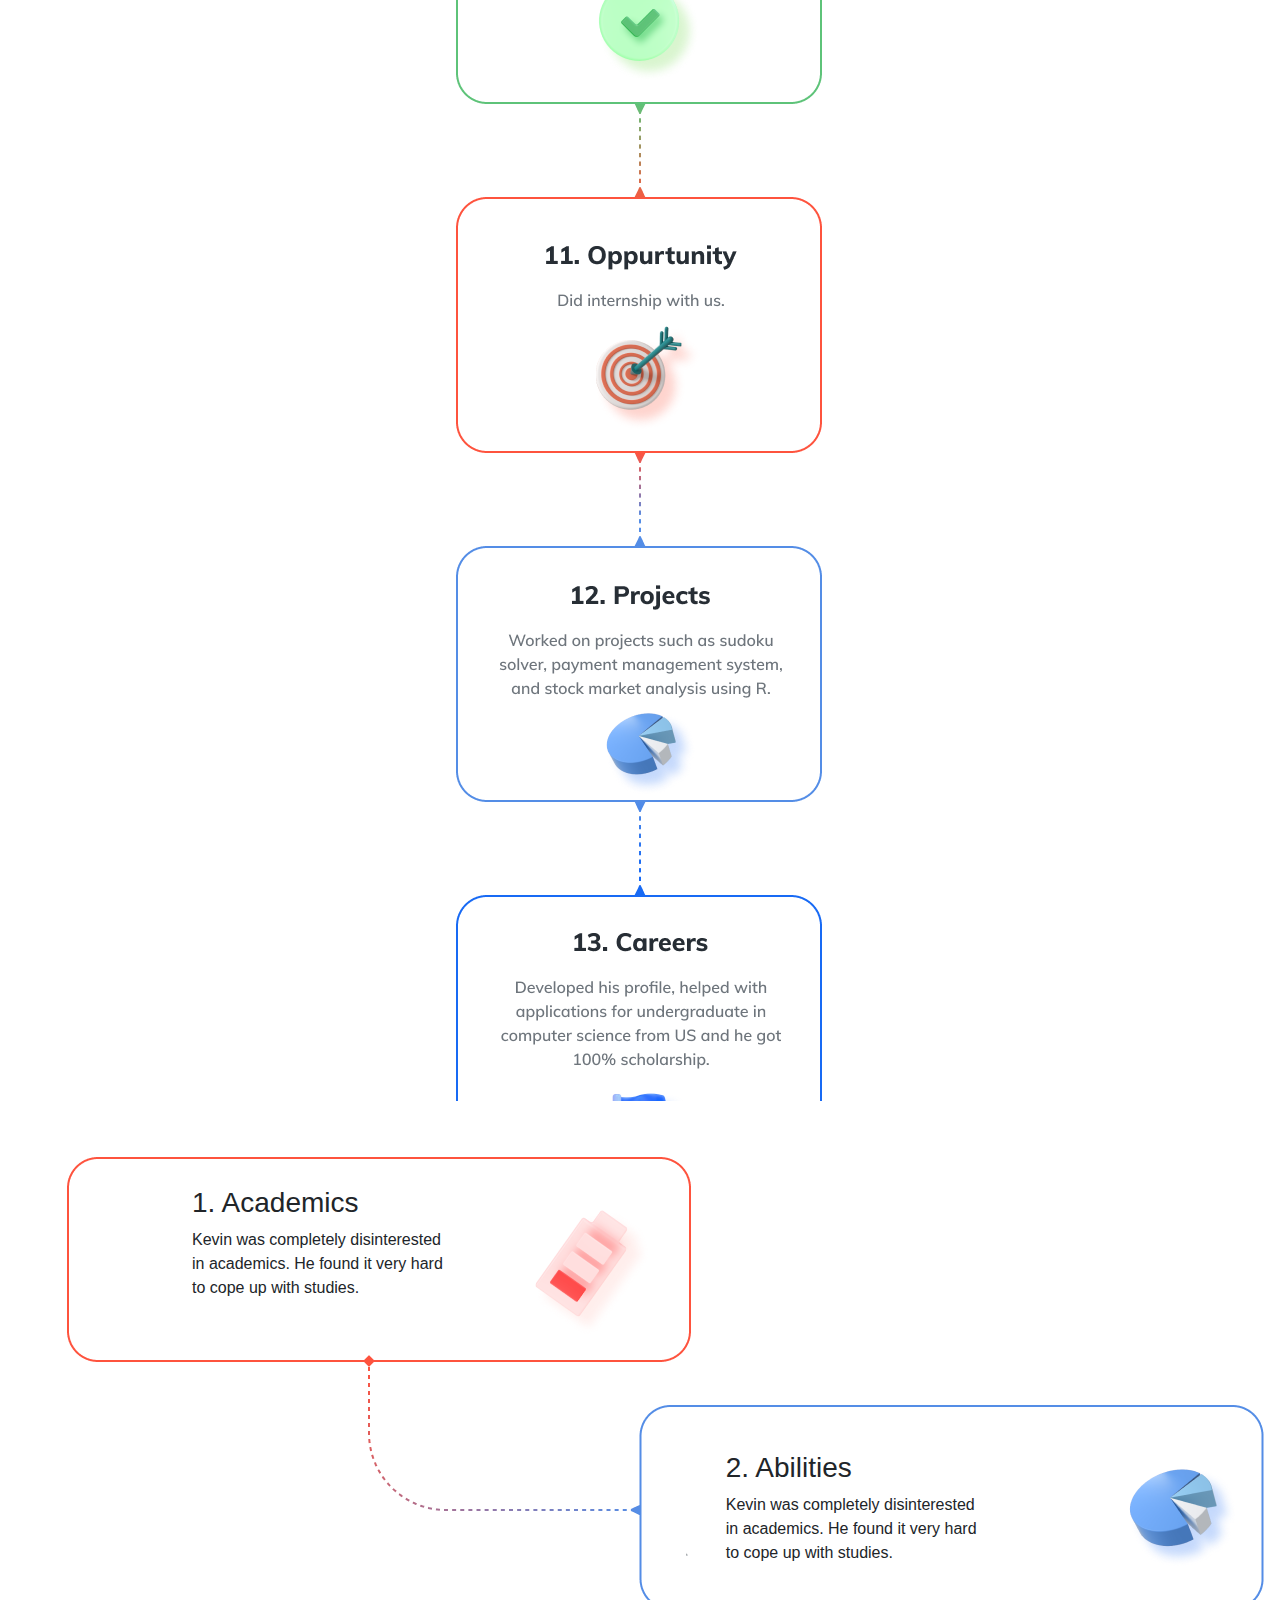
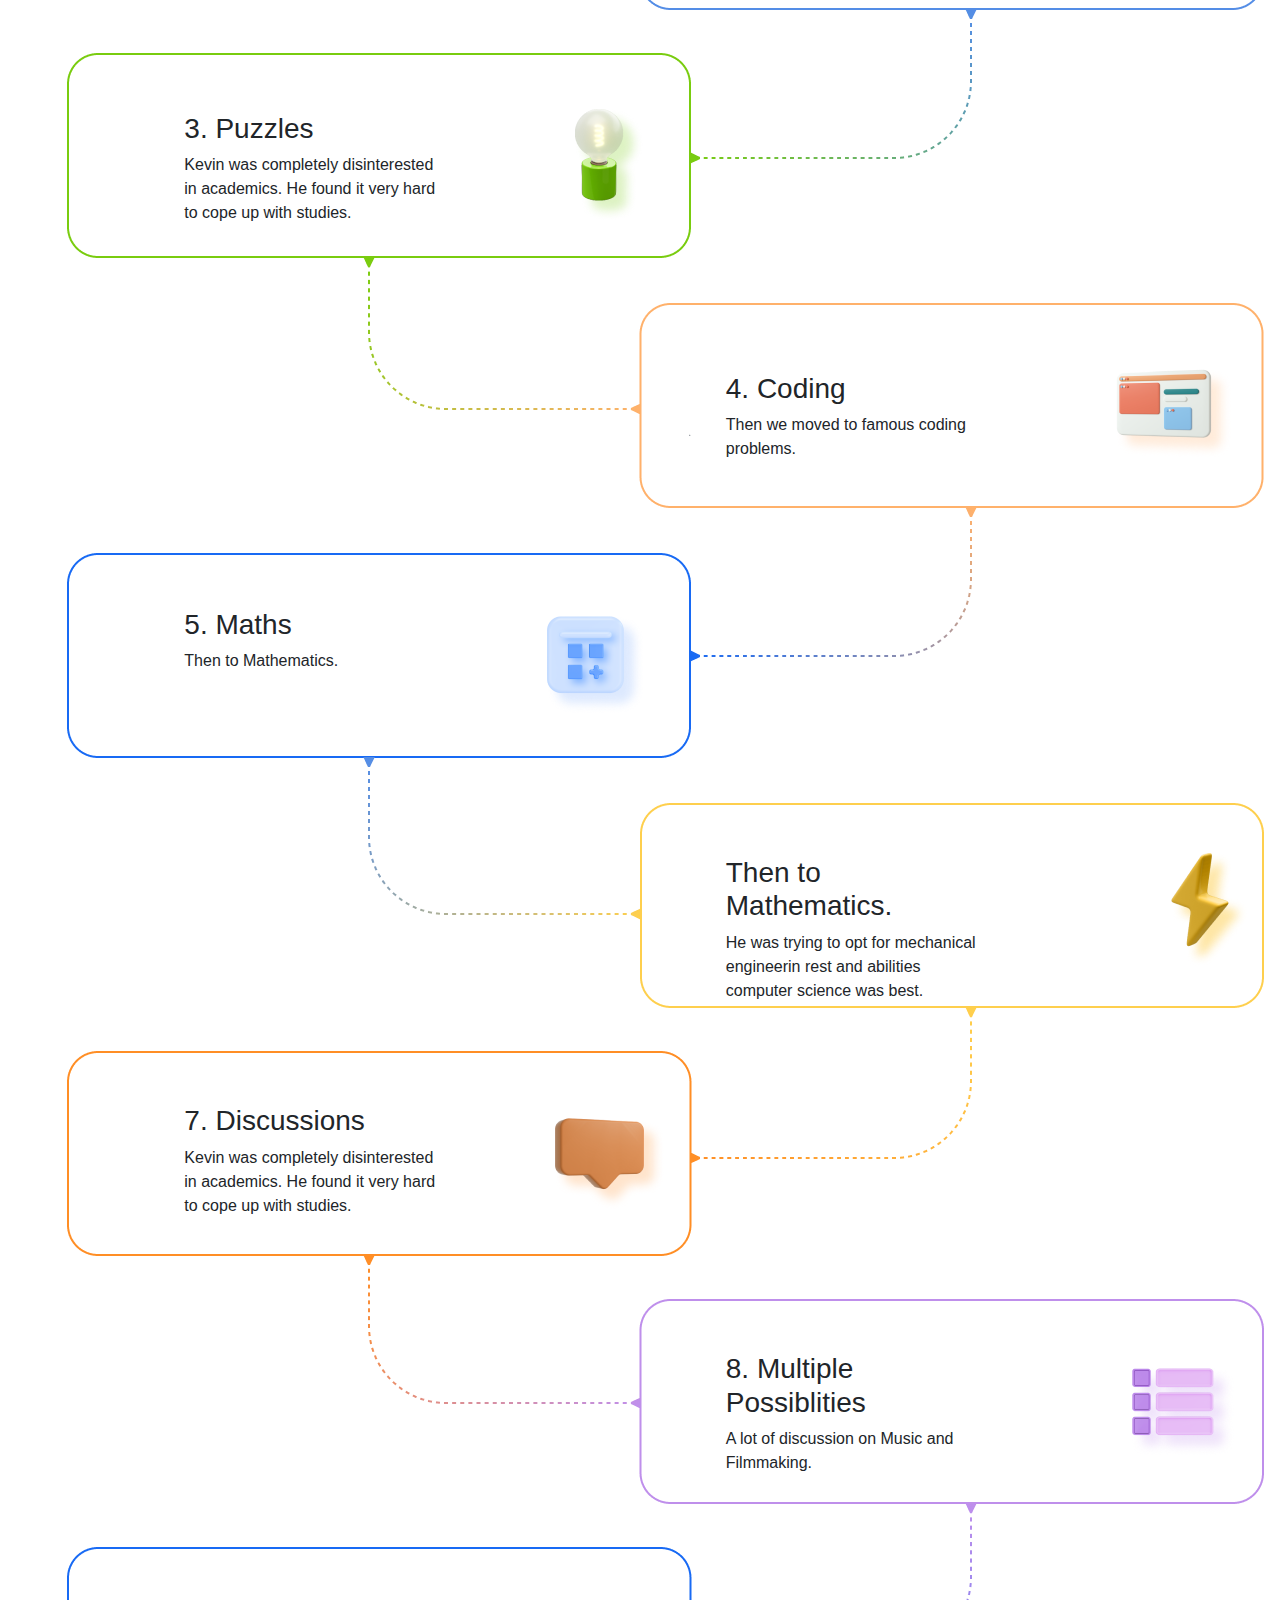
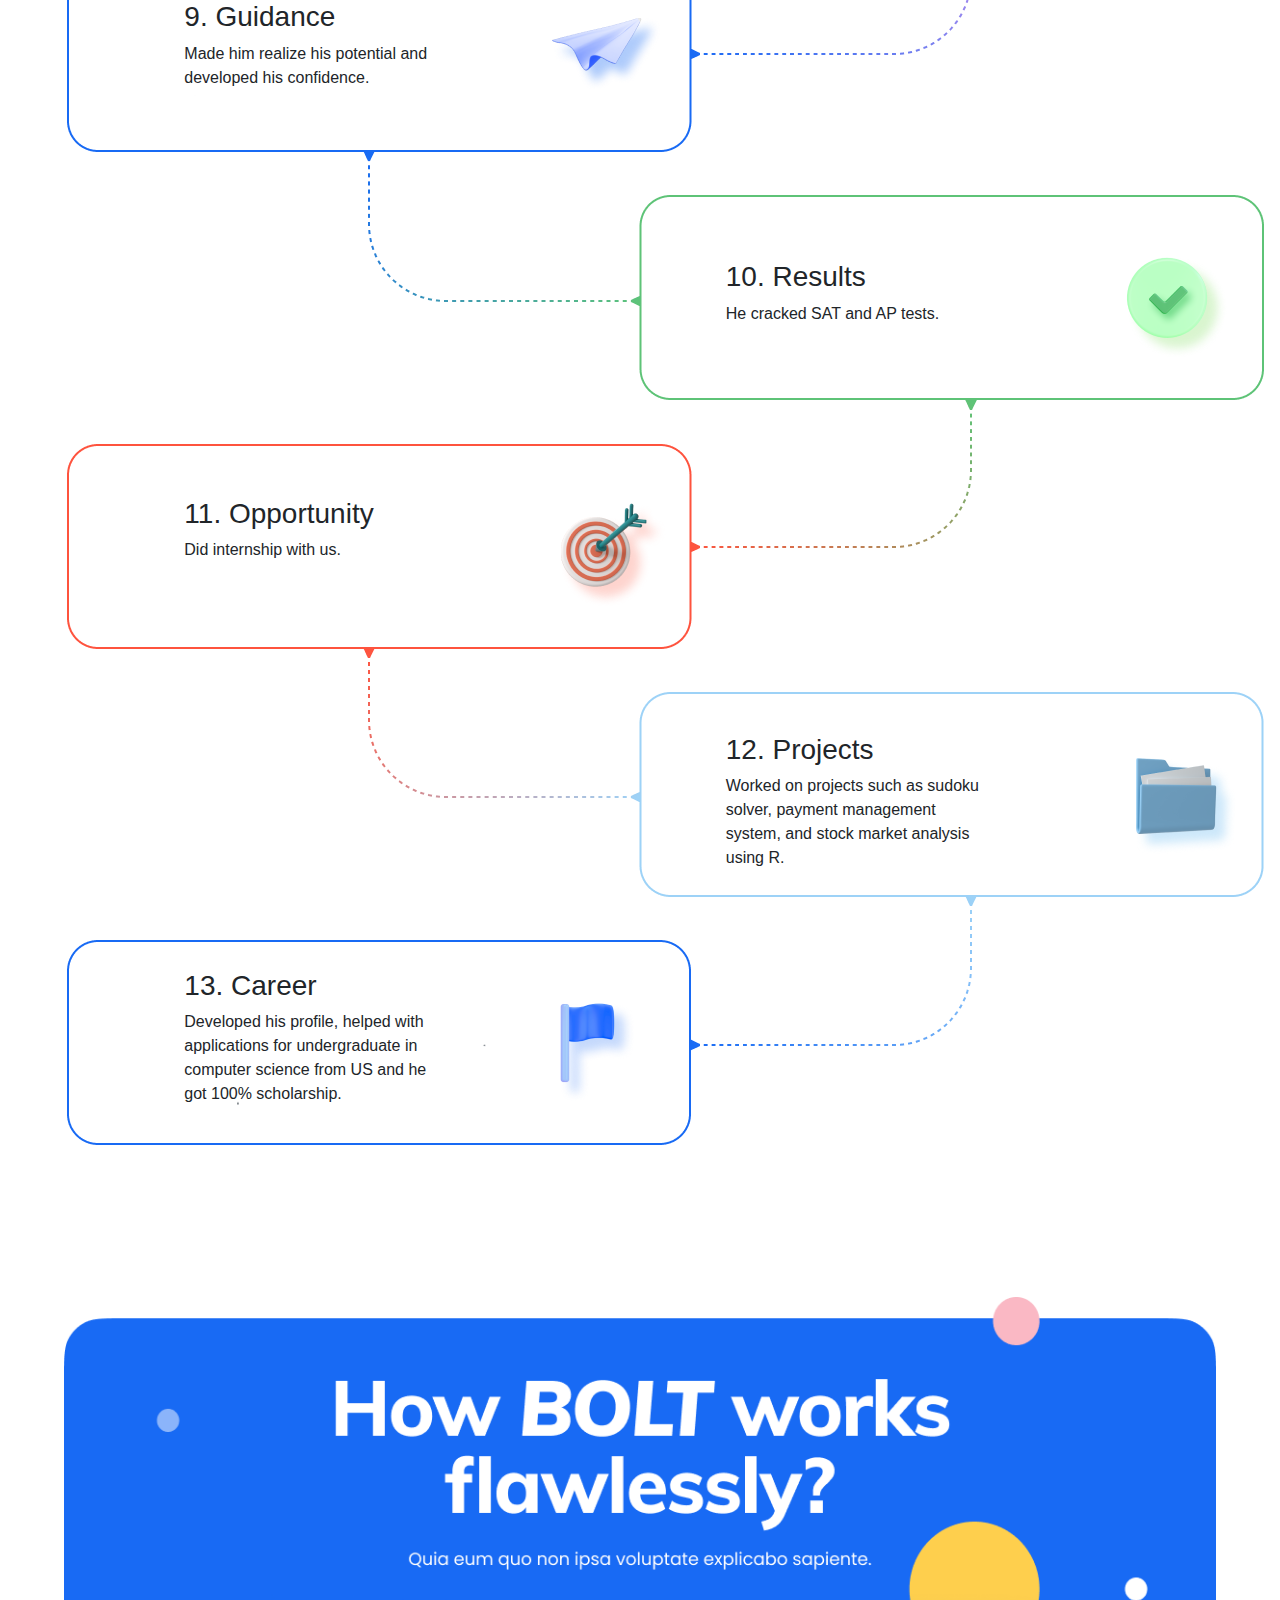
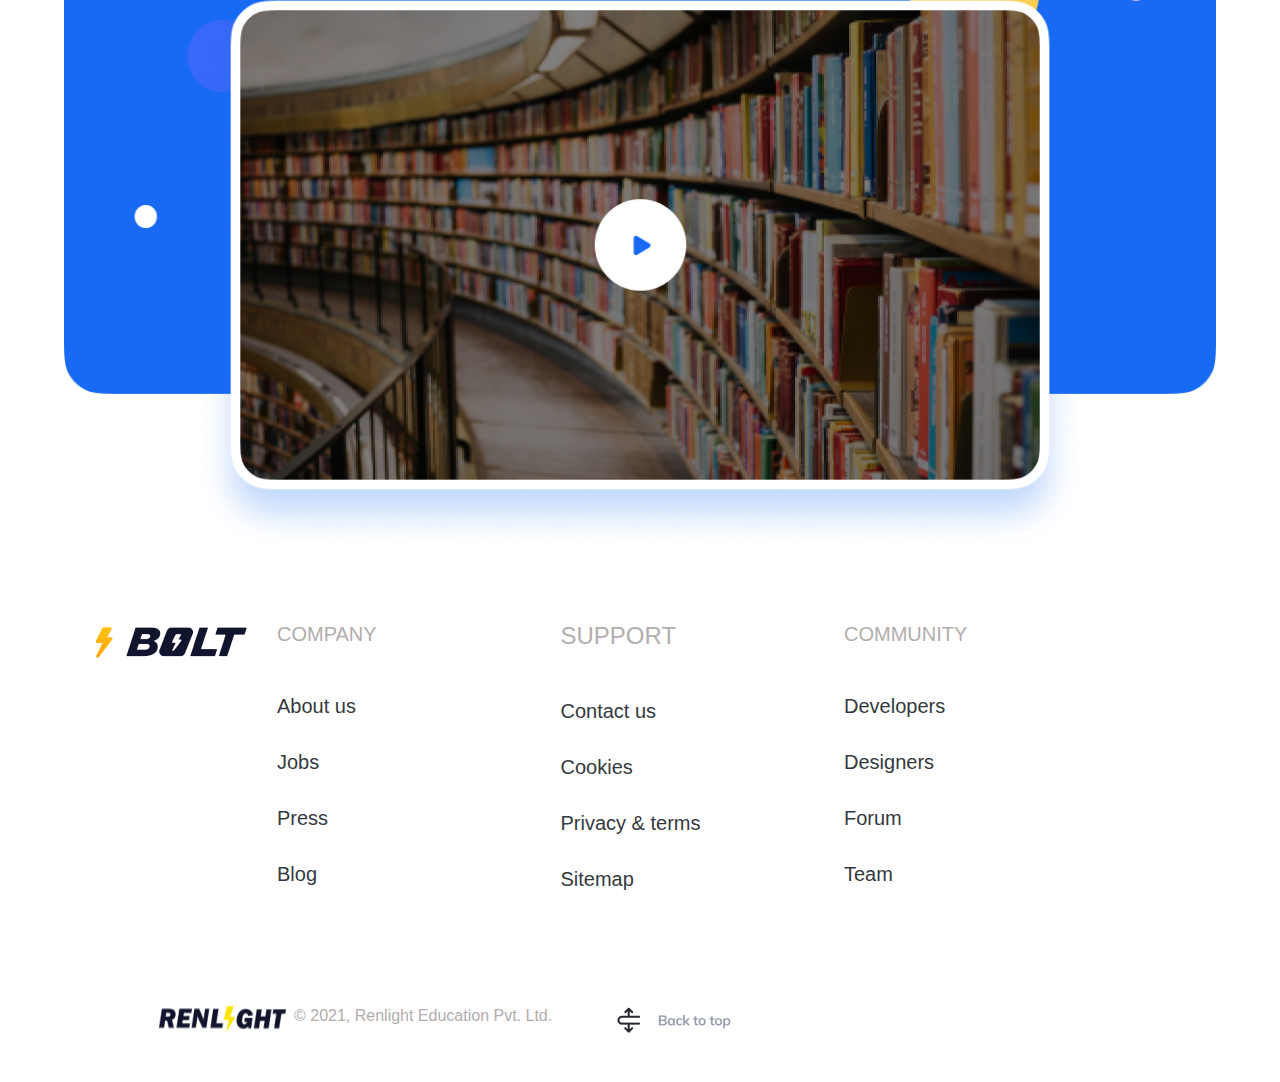
==== commit e0e73576: "mobile screen changes" ====
--- a/student.html
+++ b/student.html
@@ -91,7 +91,7 @@
   <h1>For<br>
     Teachers<span>.</span></h1>
     <p class="inner-text">Exercitationem accusamus magnam possimus natus dolorem provident quisquam. Et facilis eligendi expedita nemo eveniet.</p>
-   <div class="banner-input p-5">
+   <div class="banner-input ">
 
     <h2 class="ml-2">Register now to get 1 month free!</h3>
 
@@ -196,9 +196,16 @@
 
 
 
+
+
+
 <div class="custom-container text-center mt-5 mb-5 text-center">
-<!-- <img src="img/bg-cards/bgcards.png" alt=""> -->
-<div class="card-bg">
+
+<div class="card-bg-mobile ">
+
+
+</div>
+<div class="card-bg d-none d-sm-block">
 
     <div class="card-one-wrapper">
     <div class="card-one">
@@ -313,7 +320,7 @@
 </div>
 
 <div class="custom-container mt-5 pt-5 text-center">
-<img src="img/video.png" alt="">
+<img class="img-fluid" src="img/video.png" alt="">
 </div>
 
 <footer class="  text-lg-start pt-5">
@@ -409,10 +416,10 @@
   <div class="d-flex justify-content-between  custom-container mr-4 ml-4 p-5 " >
 <div class="col-6">
   <div class="footer-content d-flex ">
-    <img  class="ml-4 pl-5 pr-2" src="img/renlight.png" alt=""> <h6 class="footer-headings">© 2021, Renlight Education Pvt. Ltd.</h6>
+    <img  class="ml-4 pl-5 pr-2  "  src="img/renlight.png" alt=""> <h6 class="footer-headings d-none d-sm-block">© 2021, Renlight Education Pvt. Ltd.</h6>
   </div>
 </div>
-<div onclick="topFunction()" class="col-6 d-flex  back-top flex-row-reverse">
+<div onclick="topFunction()" class="col-6 d-flex d-none d-sm-block  back-top flex-row-reverse">
   <img src="img/Scroll down button.png" alt="">
 </div>
    
--- a/css/style.css
+++ b/css/style.css
@@ -322,7 +322,7 @@
  color: #000000;
  font-weight: 800;
  font-family: Mulish-Medium;
- 
+ padding: 3rem;
 }
 .card-bg {
  
@@ -332,6 +332,15 @@
   height: 3300px; /* You must set a specified height */
   background-position: center; 
   background-position: auto auto;
+}
+.card-bg-mobile {
+ 
+ width: 100%;
+  background-image: url("../img/mobile-cards.png");
+  background-repeat: no-repeat;
+  height: 4400px; 
+  background-position: center; 
+  background-position: auto auto; 
 }
 .student-headings  p {
  color: #999FAE;
@@ -668,11 +677,11 @@
   .card-one-wrapper {
     position:relative;
     height: 300px;
-  /* border: 2px solid red; */
+    /* border: 2px solid red; */
   }
-
+  
   .card-bg {
- 
+    
     width: 94vw;
     background-image: url("../img/bg-cards/bgcards.png");
     background-repeat: no-repeat;
@@ -680,8 +689,23 @@
     background-position: center; 
     background-position: auto auto;
   }
- }
-  
+}
+
+@media (min-width: 360px) and (max-width: 640px) {
+  .banner-text h1 {
+    font-family: Mulish-ExtraBold;
+    font-weight: 800;
+    font-size: 50px;
+    line-height: 70px;
+}
+.banner-text .inner-text {
+  font-family: Mulish-Medium;
+  font-weight: 500;
+  font-size: 10px;
+  color: #999FAE;
+  width: 326px;
+}
+}
 .intl-tel-input {
   position: relative;
   display: inline-block;
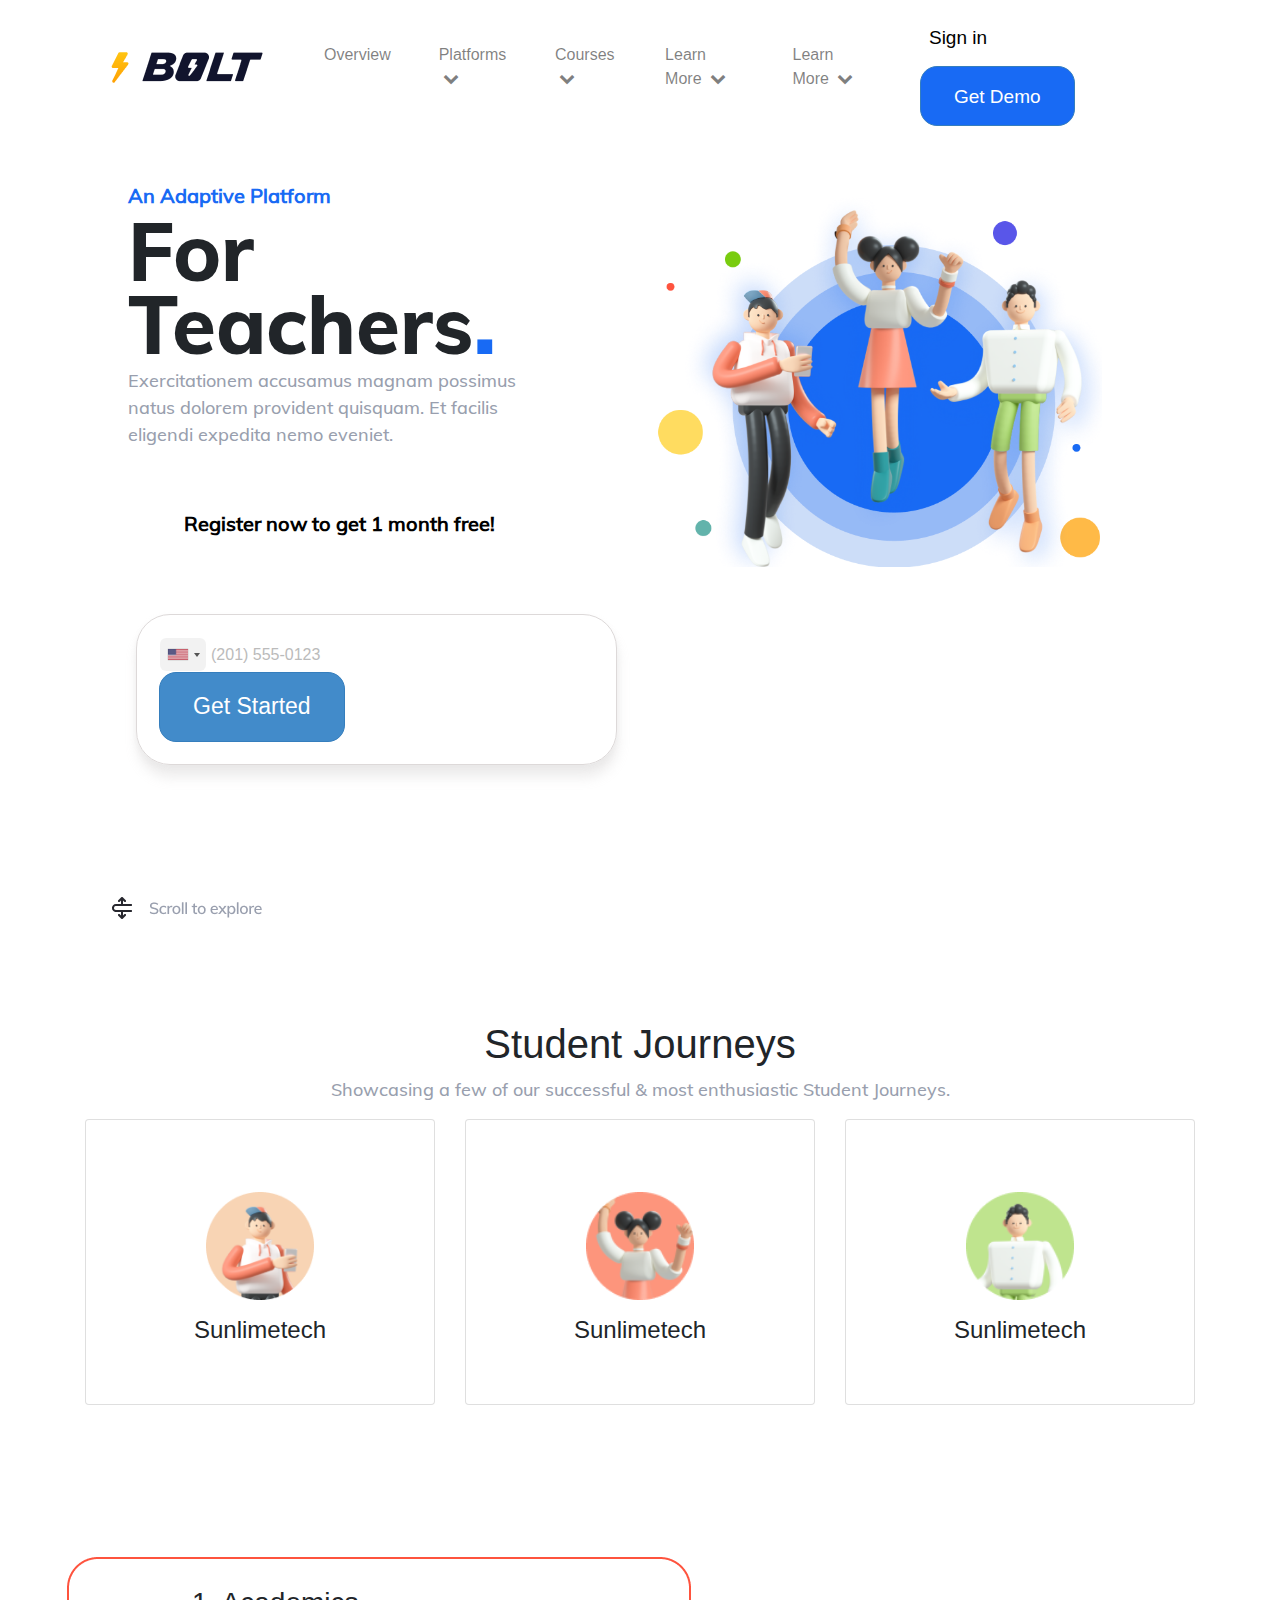
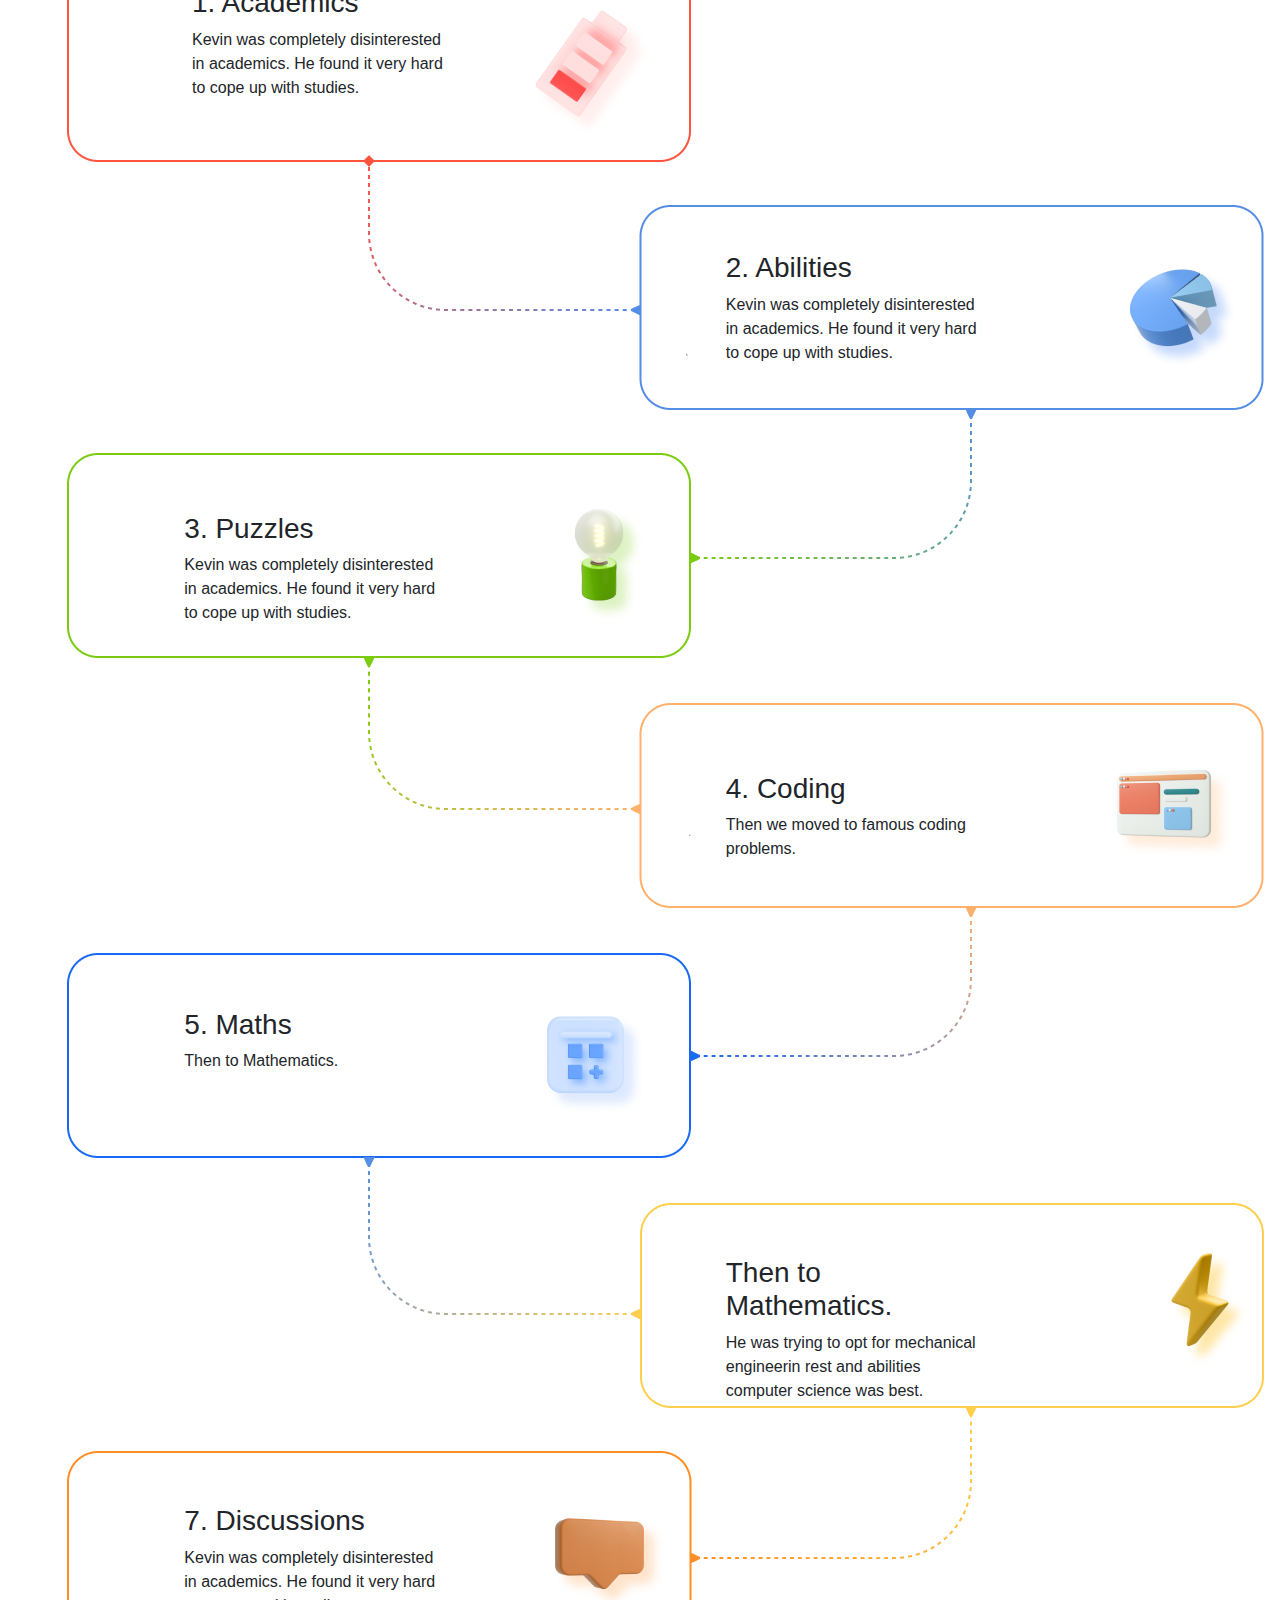
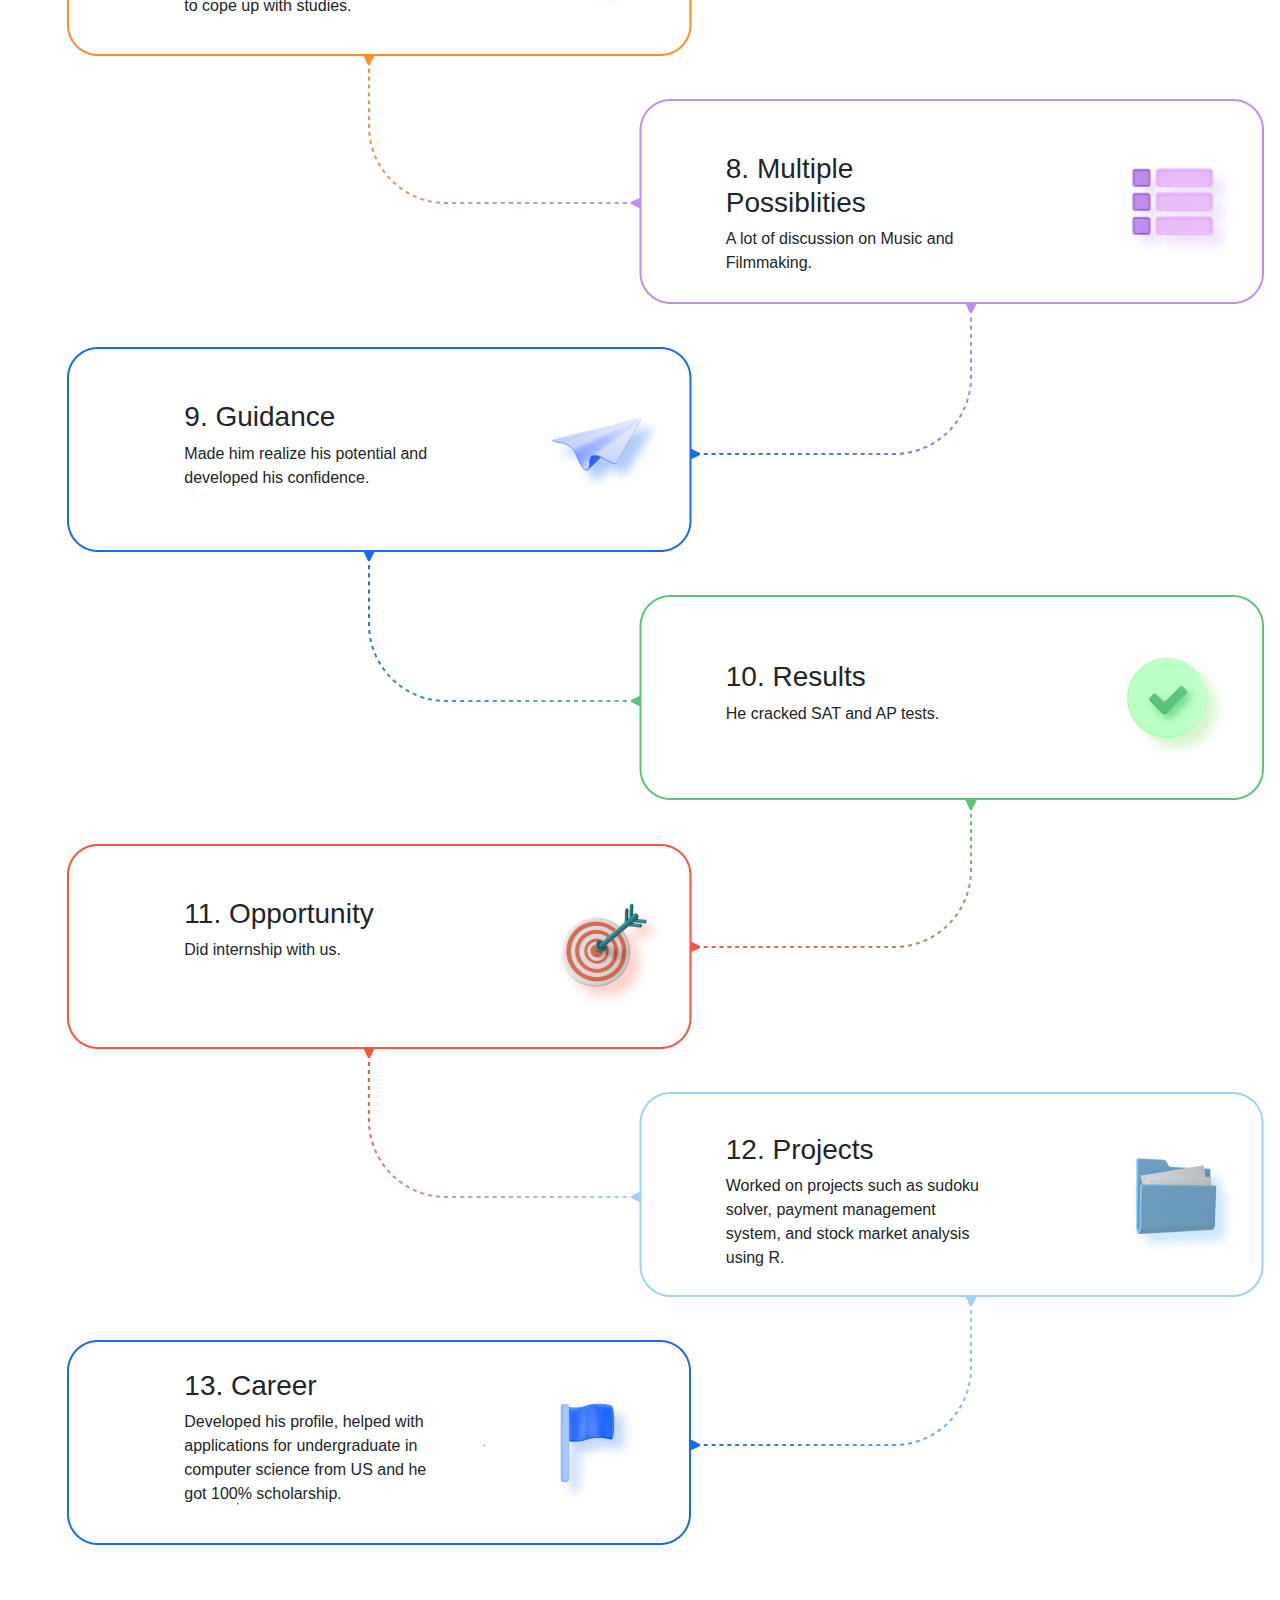
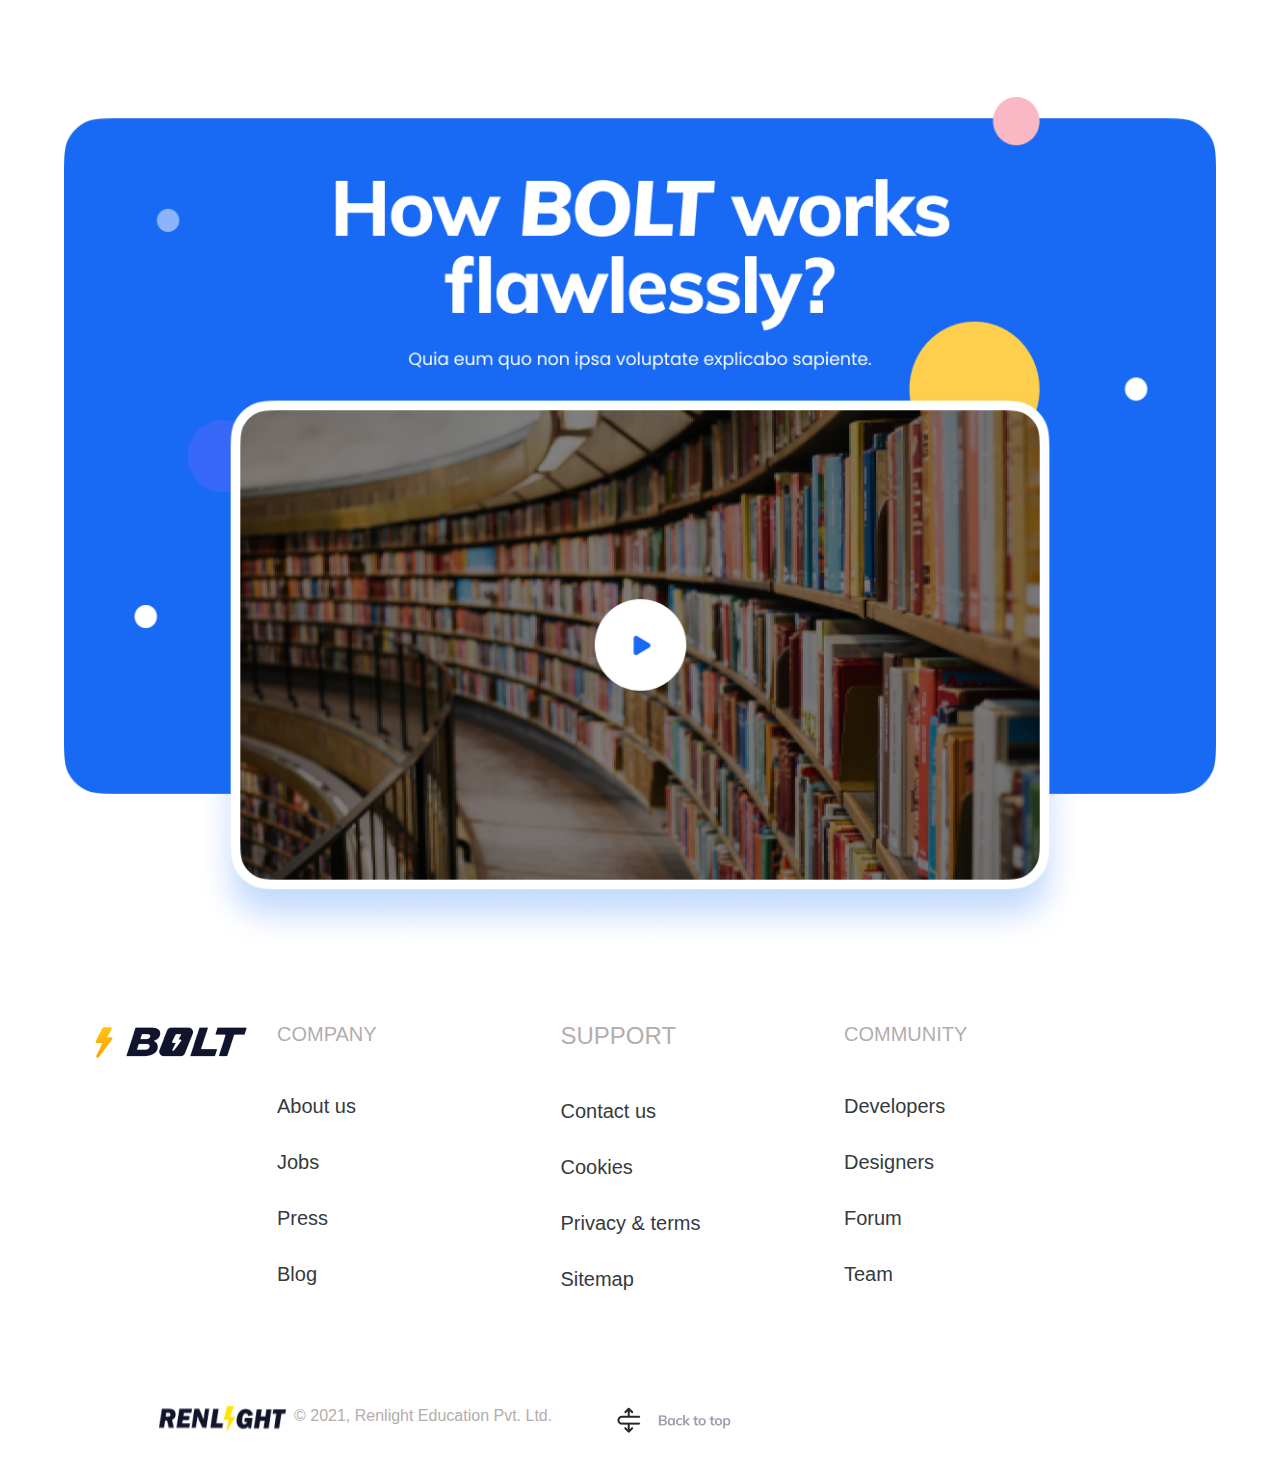
==== commit 3a4c59ee: "changes" ====
--- a/student.html
+++ b/student.html
@@ -198,13 +198,13 @@
 
 
 
-
+<div class="card-bg-mobile d-md-none d-sm-block">
+
+
+</div>
 <div class="custom-container text-center mt-5 mb-5 text-center">
 
-<div class="card-bg-mobile ">
-
-
-</div>
+
 <div class="card-bg d-none d-sm-block">
 
     <div class="card-one-wrapper">
--- a/css/style.css
+++ b/css/style.css
@@ -338,7 +338,7 @@
  width: 100%;
   background-image: url("../img/mobile-cards.png");
   background-repeat: no-repeat;
-  height: 4400px; 
+  height: 4711px;
   background-position: center; 
   background-position: auto auto; 
 }
@@ -705,6 +705,24 @@
   color: #999FAE;
   width: 326px;
 }
+.started-btn {
+  padding: 3px 4px;
+  border-radius: 10px;
+  font-size: 15px;
+  font-weight: 500;
+}
+.banner-input-number {
+  border: 1px solid rgb(221, 217, 217);
+  border-radius: 10px;
+  width: fit-content;
+  margin: 18px 0px;
+  padding: 14px;
+  box-shadow: 0 3px 6px rgb(197 197 197 / 16%), 1px 13px 12px rgb(184 182 182 / 23%);
+}
+input, select {
+  border: none;
+  width: 160px !important;
+}
 }
 .intl-tel-input {
   position: relative;
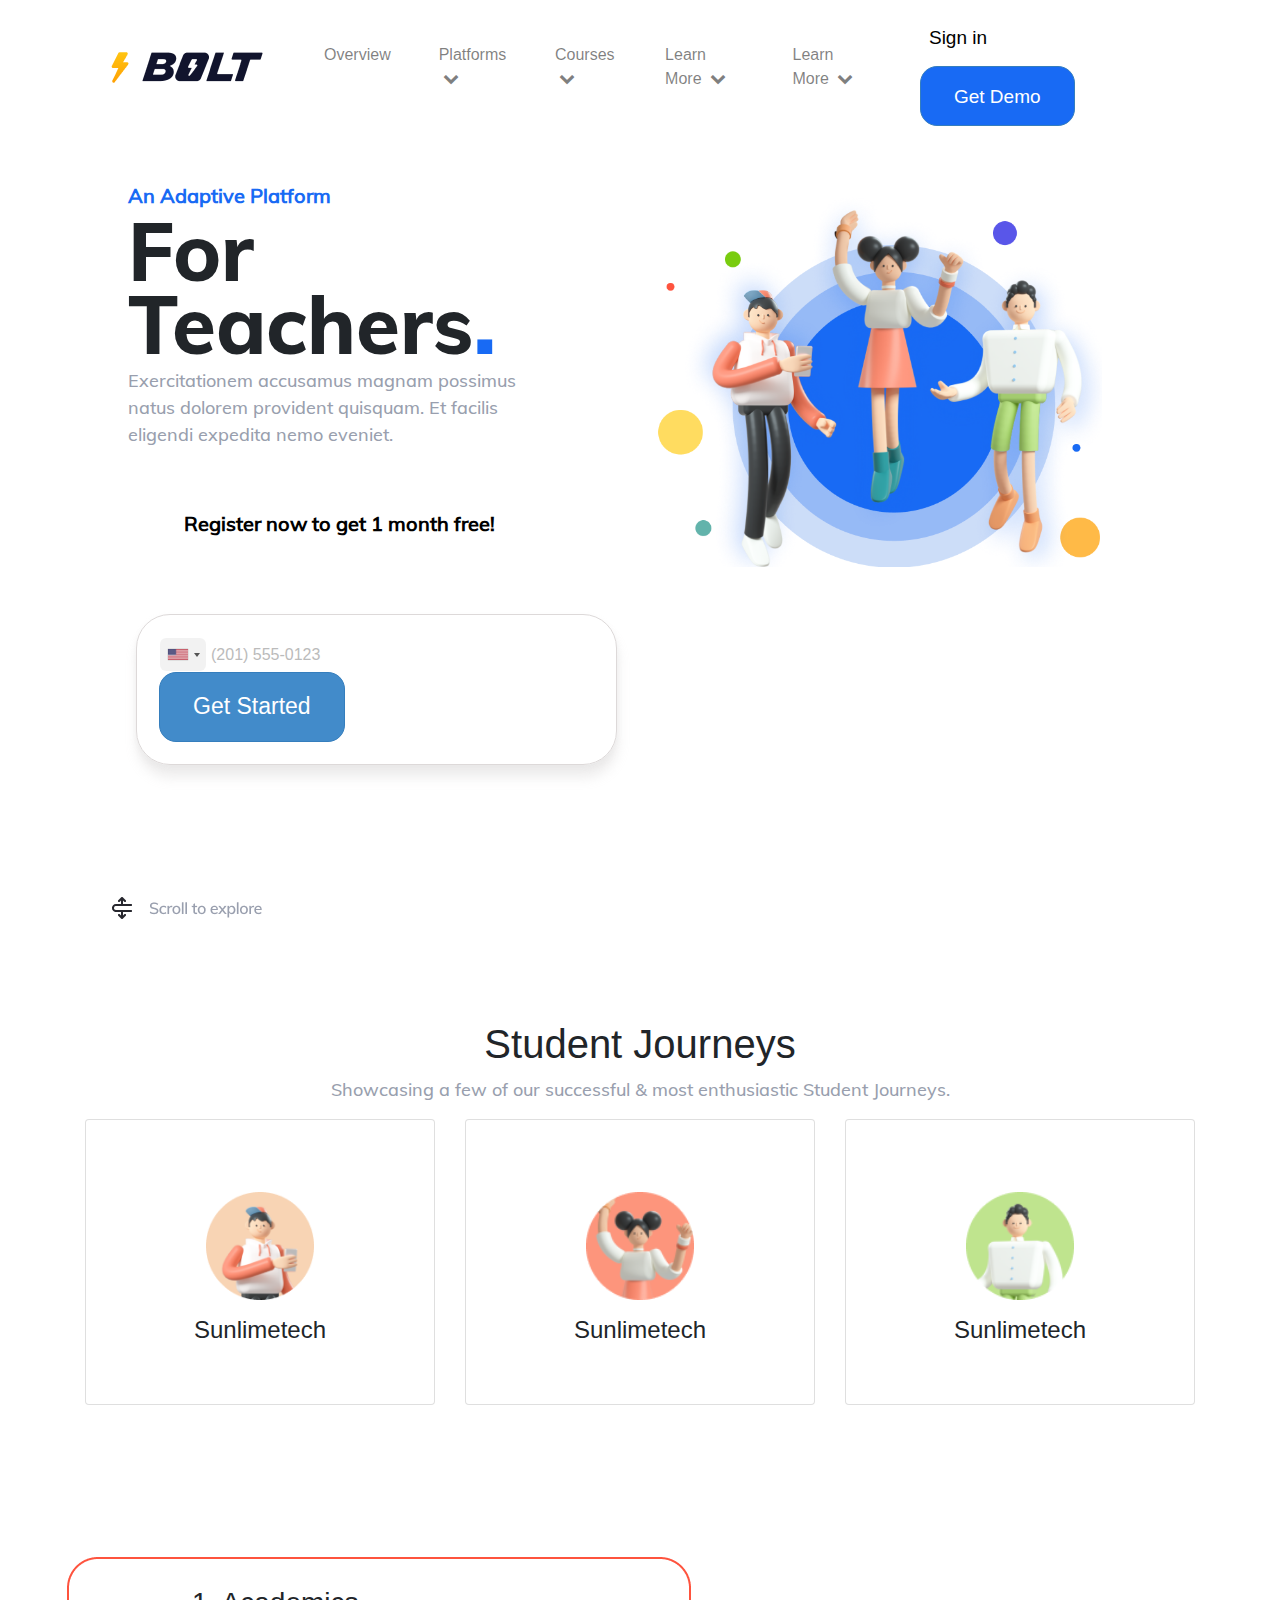
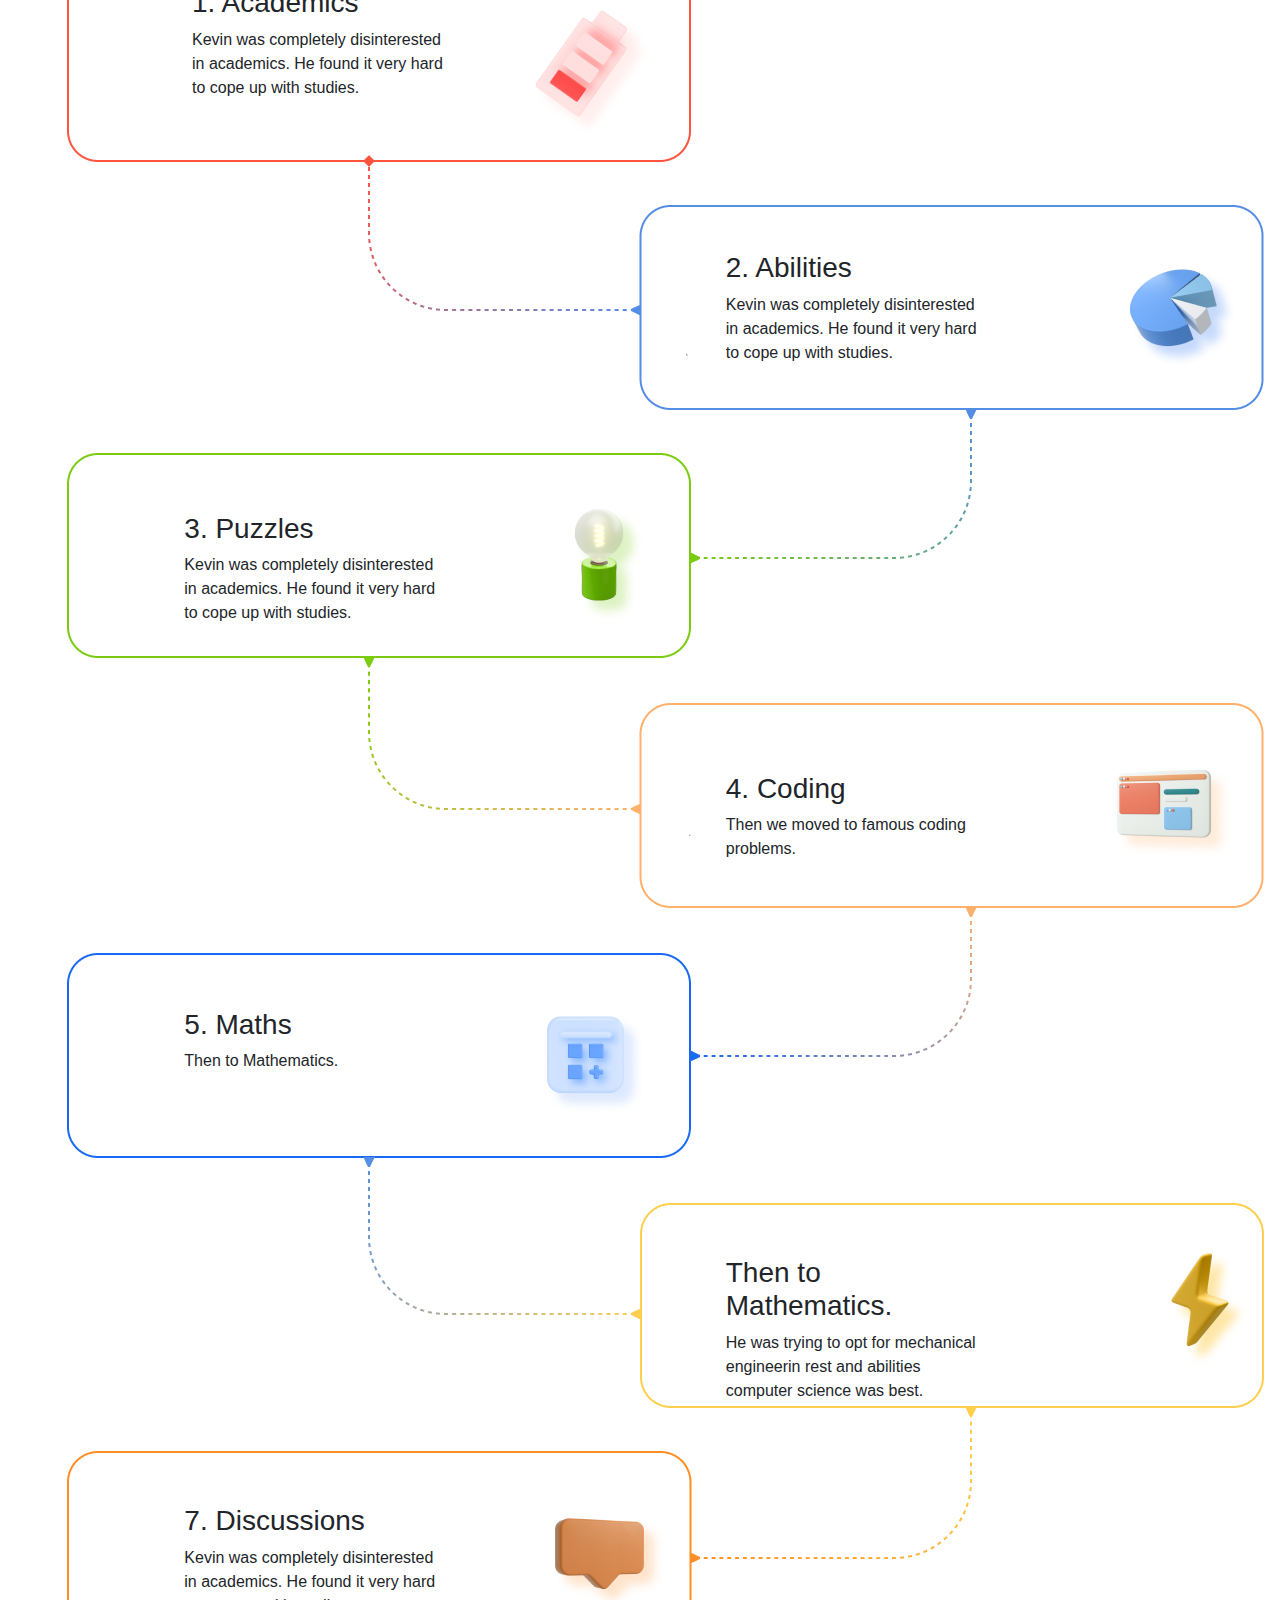
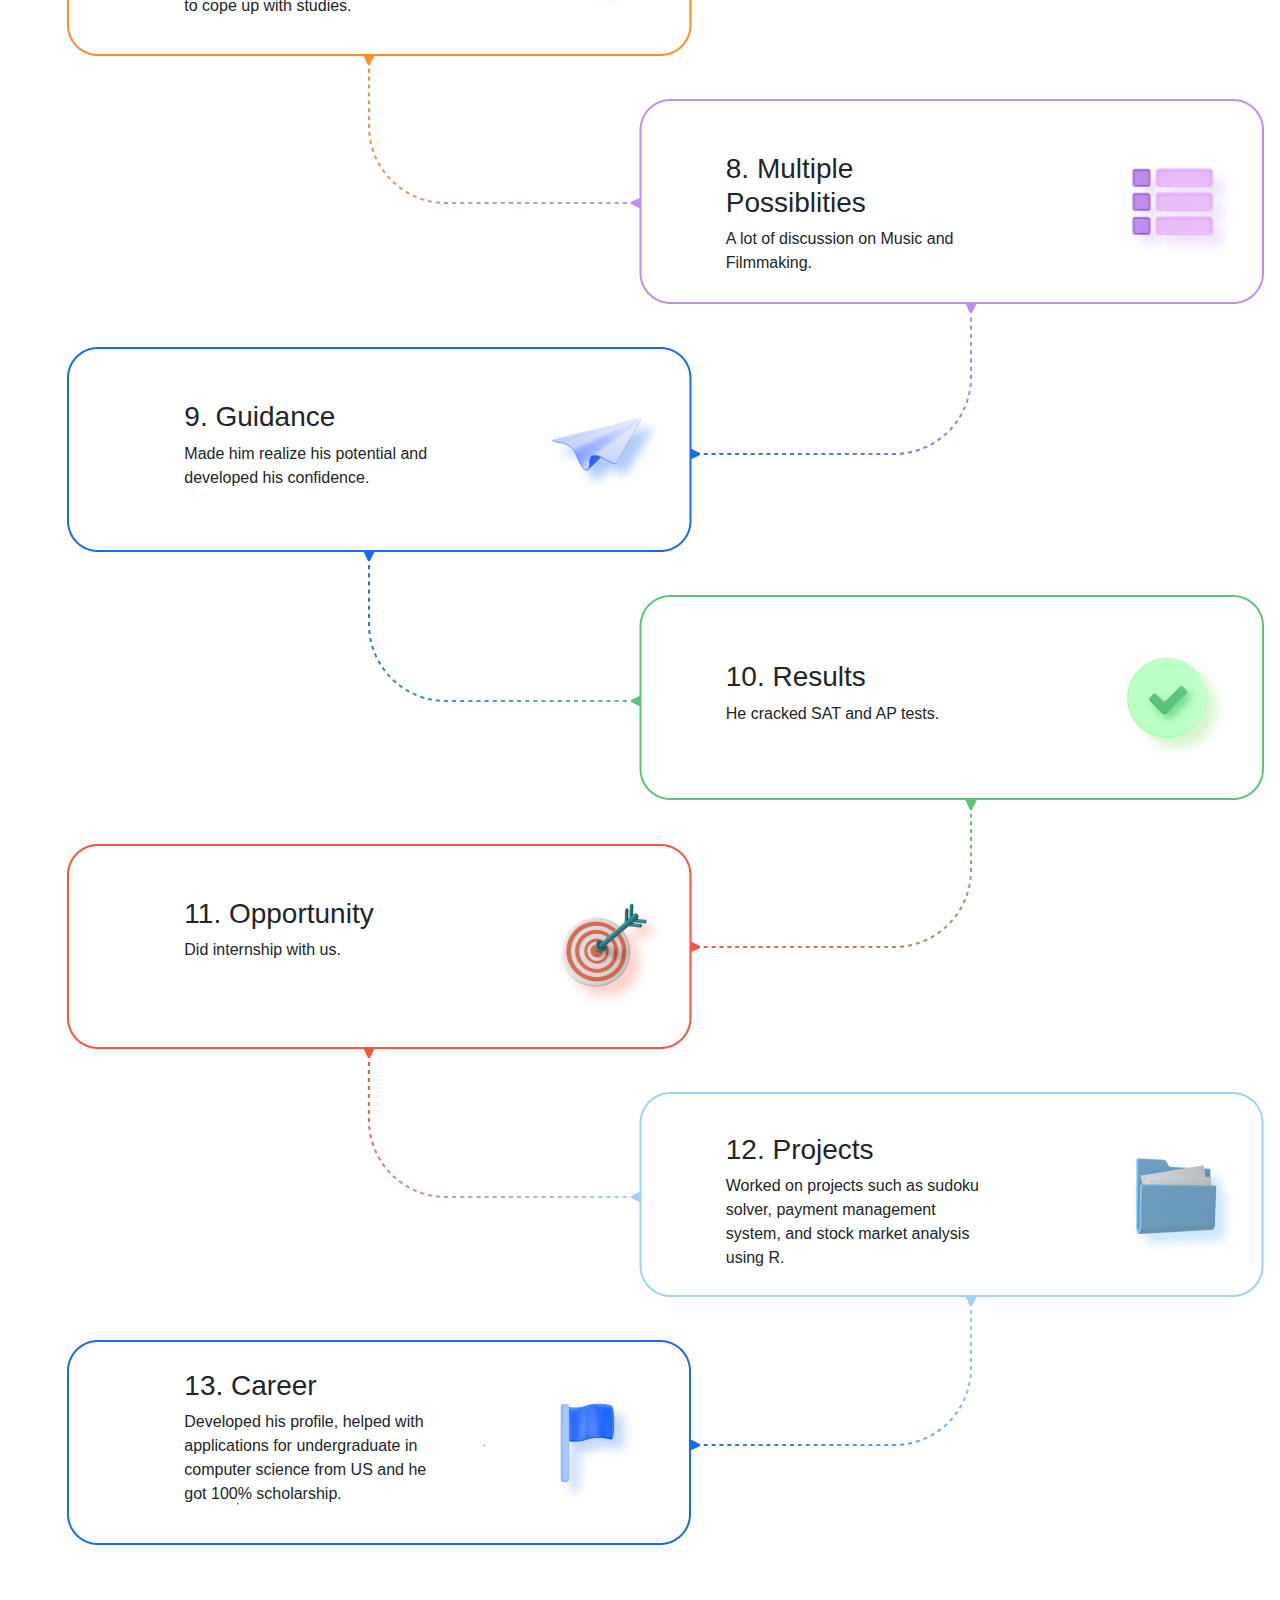
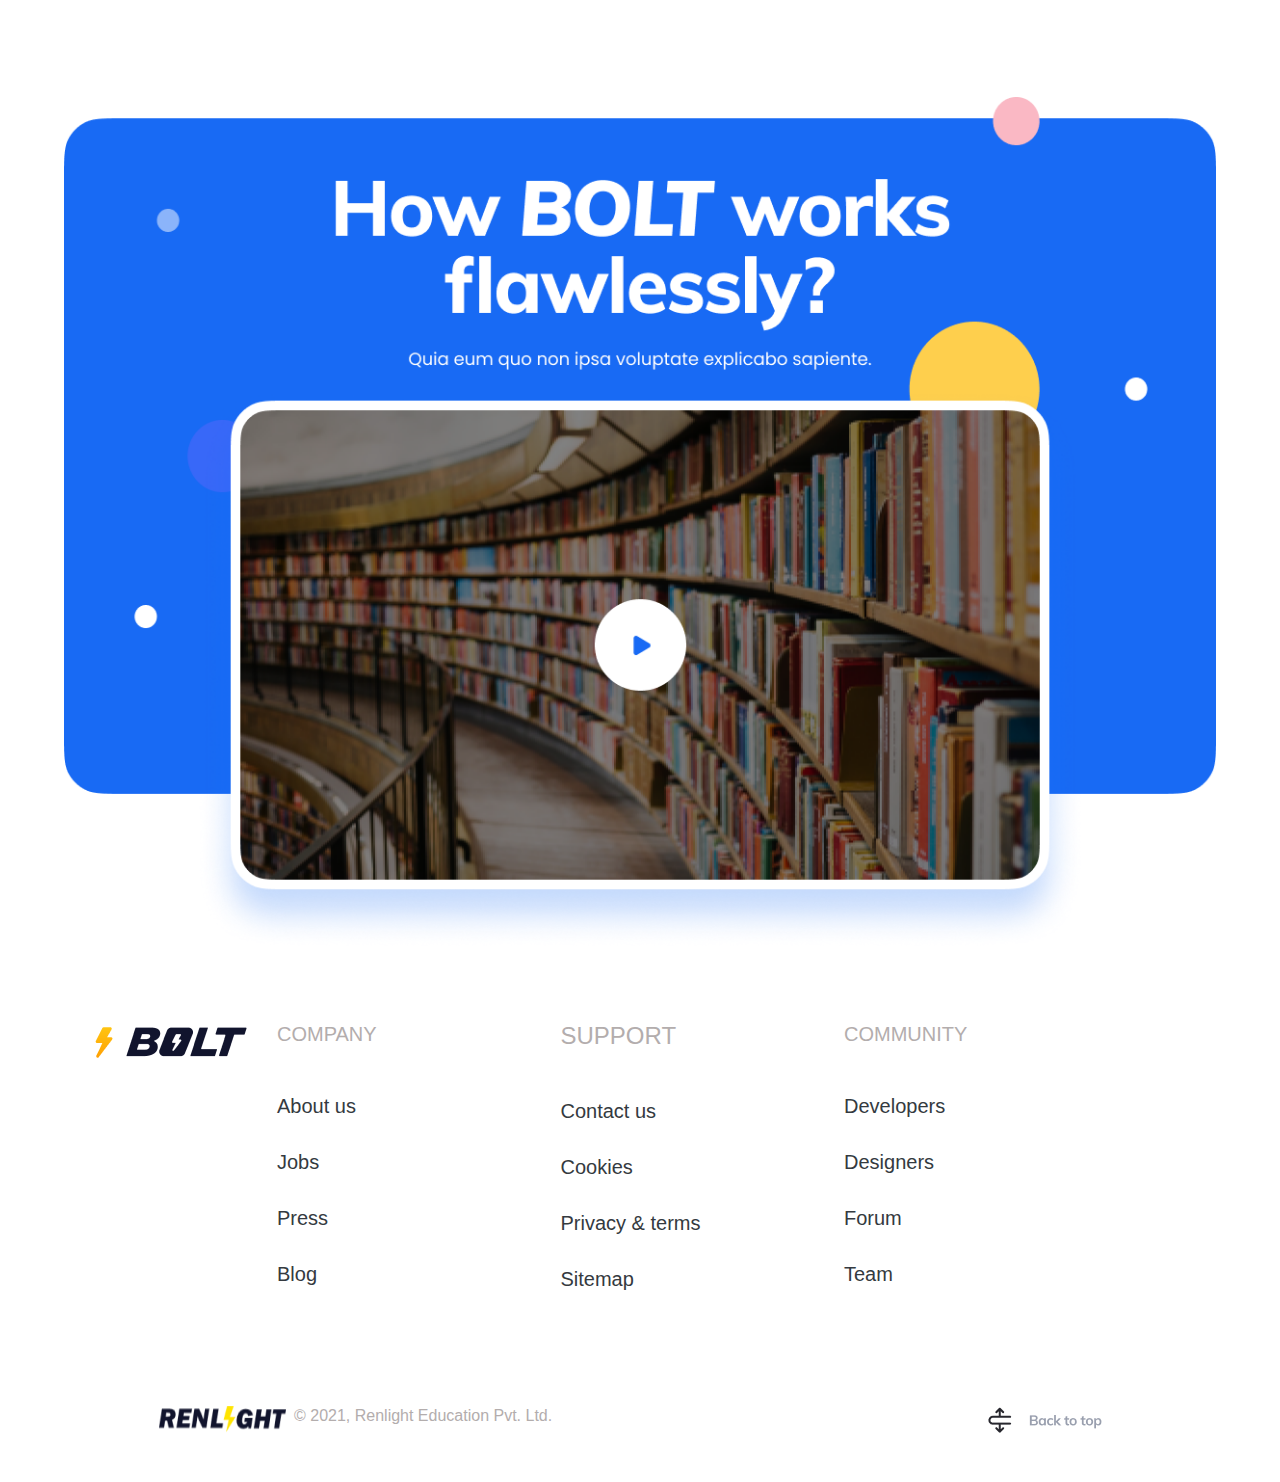
==== commit f754ddcf: "mobile responsiveness Fixcation" ====
--- a/student.html
+++ b/student.html
@@ -15,9 +15,73 @@
     <title>Bolt</title>
 </head>
 <body>
+  <nav class="navbar navbar-expand-lg navbar-light d-md-none d-sm-block">
+   
+    <button class="navbar-toggler" type="button" data-toggle="collapse" data-target="#navbarSupportedContent" aria-controls="navbarSupportedContent" aria-expanded="false" aria-label="Toggle navigation">
+      <span class="navbar-toggler-icon"></span>
+    </button>
+  
+    <div class="collapse navbar-collapse" id="navbarSupportedContent">
+      <ul class="navbar-nav mx-auto mt-2 mt-lg-0">
+        <li class="nav-item activde mr-3 m-3">
+          <a class="nav-link" href="#">Overview <span class="sr-only">(current)</span></a>
+        </li>
+        
+     
+     
+        <li class="nav-item dropdown mr-1 m-3 ">
+          <a class="nav-link dropdown-togglse" href="#" id="navbarDropdownMenuLink" data-toggle="dropdown" aria-haspopup="true" aria-expanded="false">
+            Platforms <i class="fa fa-chevron-down ml-1" aria-hidden="true"></i>
+          </a>
+          <div class="dropdown-menu" aria-labelledby="navbarDropdownMenuLink">
+            <a class="dropdown-item" href="#">Action</a>
+            <a class="dropdown-item" href="#">Anodion</a>
+            <a class="dropdown-item" href="#">Sdre</a>
+          </div>
+        </li>
+     
+        <li class="nav-item dropdown mr-1 m-3">
+          <a class="nav-link dropdown-togglse" href="#" id="navbarDropdownMenuLink" data-toggle="dropdown" aria-haspopup="true" aria-expanded="false">
+            Courses <i class="fa fa-chevron-down ml-1" aria-hidden="true"></i>
+          </a>
+          <div class="dropdown-menu" aria-labelledby="navbarDropdownMenuLink">
+            <a class="dropdown-item" href="#">Action</a>
+            <a class="dropdown-item" href="#">Another action</a>
+            <a class="dropdown-item" href="#">Sod here</a>
+          </div>
+        </li>
+        <li class="nav-item dropdown mr-1 m-3">
+          <a class="nav-link dropdown-togglse" href="#" id="navbarDropdownMenuLink" data-toggle="dropdown" aria-haspopup="true" aria-expanded="false">
+            Learn More <i class="fa fa-chevron-down ml-1" aria-hidden="true"></i>
+          </a>
+          <div class="dropdown-menu" aria-labelledby="navbarDropdownMenuLink">
+            <a class="dropdown-item" href="#">Action</a>
+            <a class="dropdown-item" href="#">Anotherd</a>
+            <a class="dropdown-item" href="#">Somdere</a>
+          </div>
+        </li>
+        <li class="nav-item dropdown mr-1 m-3">
+          <a class="nav-link dropdown-togglde" href="#" id="navbarDropdownMenuLink" data-toggle="dropdown" aria-haspopup="true" aria-expanded="false">
+            Learn More <i class="fa fa-chevron-down ml-1" aria-hidden="true"></i>
+          </a>
+          <div class="dropdown-menu" aria-labelledby="navbarDropdownMenuLink">
+            <a class="dropdown-item" href="#">Action</a>
+            <a class="dropdown-item" href="#">d action</a>
+            <a class="dropdown-item" href="#">d here</a>
+          </div>
+        </li>
+      </ul>
+      <form class="form-inline my-2 my-lg-0">
+  
+        <button class=" btn-sign s mr-4 my-sm-0" type="submit">Sign in</button>
+        <button class=" btn-demo s my-2 ml-4 my-sm-0 " type="submit">Get Demo</button>
+      </form>
+    </div>
+    <a class="navbar-brand " href="#"><img src="img/logo.png" alt=""></a>
+  </nav>
   <div class="custom-container ">
     <nav class="navbar navbar-expand-lg mr-4 ml-4 navbar-light">
-        <a class="navbar-brand" href="#"><img src="img/logo.png" alt=""></a>
+        <a class="navbar-brand d-none d-md-block " href="#"><img src="img/logo.png" alt=""></a>
         <div class="collapse navbar-collapse" id="navbarTogglerDemo01">
          
           <ul class="navbar-nav mx-auto mt-2 mt-lg-0">
@@ -414,13 +478,13 @@
   
   <!-- Copyright -->
   <div class="d-flex justify-content-between  custom-container mr-4 ml-4 p-5 " >
-<div class="col-6">
+<div class="col-6 col-sm-6 col-xs-6">
   <div class="footer-content d-flex ">
     <img  class="ml-4 pl-5 pr-2  "  src="img/renlight.png" alt=""> <h6 class="footer-headings d-none d-sm-block">© 2021, Renlight Education Pvt. Ltd.</h6>
   </div>
 </div>
-<div onclick="topFunction()" class="col-6 d-flex d-none d-sm-block  back-top flex-row-reverse">
-  <img src="img/Scroll down button.png" alt="">
+<div onclick="topFunction()" class=" col-6 col-sm-6 d-flex  back-top flex-row-reverse d-none ">
+  <img class=" top-btn " src="img/Scroll down button.png" alt="">
 </div>
    
   
--- a/css/style.css
+++ b/css/style.css
@@ -18,12 +18,19 @@
   font-family: Mulish-Italic;
   src: url(fonts/Mulish-Italic.ttf);
 }
-
+.top-btn {
+  display: block;
+}
 .object-img {
 width: 75px;
 padding: 10px;
 }
-
+.totam-section-mobile {
+  display: block;
+}
+.totam-section1 {
+  display: none ;
+}
 .media-body p {
 width: 410px;
 }
@@ -723,6 +730,74 @@
   border: none;
   width: 160px !important;
 }
+.top-btn {
+  display: none !important;
+}
+.image-container {
+  width: 100%;
+  height: 400px;
+}
+.tatam-content h2 {
+  font-size: 40px;
+  color: #186af4;
+}
+.totam-section {
+  margin-top: 420px;
+  background-image: url(../img/bg12.png);
+  height: 280px;
+  background-position: ;
+  background-repeat: no-repeat;
+  background-size: cover;
+}
+.banner-container {
+  width: 90%;
+
+}
+.media-body p {
+  font-family: Mulish-Italic;
+  font-size: 10px;
+  width: fit-content;
+}
+.tatam-content p {
+  font-size: 10px;
+  color: #4d4f52;
+}
+.object-img {
+  width: 61px;
+  padding: 18px;
+}
+.media-body h5 span {
+  font-family: Mulish-Italic;
+  font-size: 15px;
+  font-weight: 800;
+  color: #000000;
+}
+.media-body h5 {
+  font-family: Mulish-Italic;
+  font-size: 15px;
+  font-weight: 800;
+  color: #000000;
+}
+.input-number {
+
+  width: 90%;
+}
+.carousel {
+  width: 100%;
+  height: 250px;
+ 
+}
+.carousel .slides {
+ 
+  top: 75%;
+ 
+}
+.totam-section1 {
+  display: block ;
+}
+.totam-section-mobile {
+  display: none;
+}
 }
 .intl-tel-input {
   position: relative;
